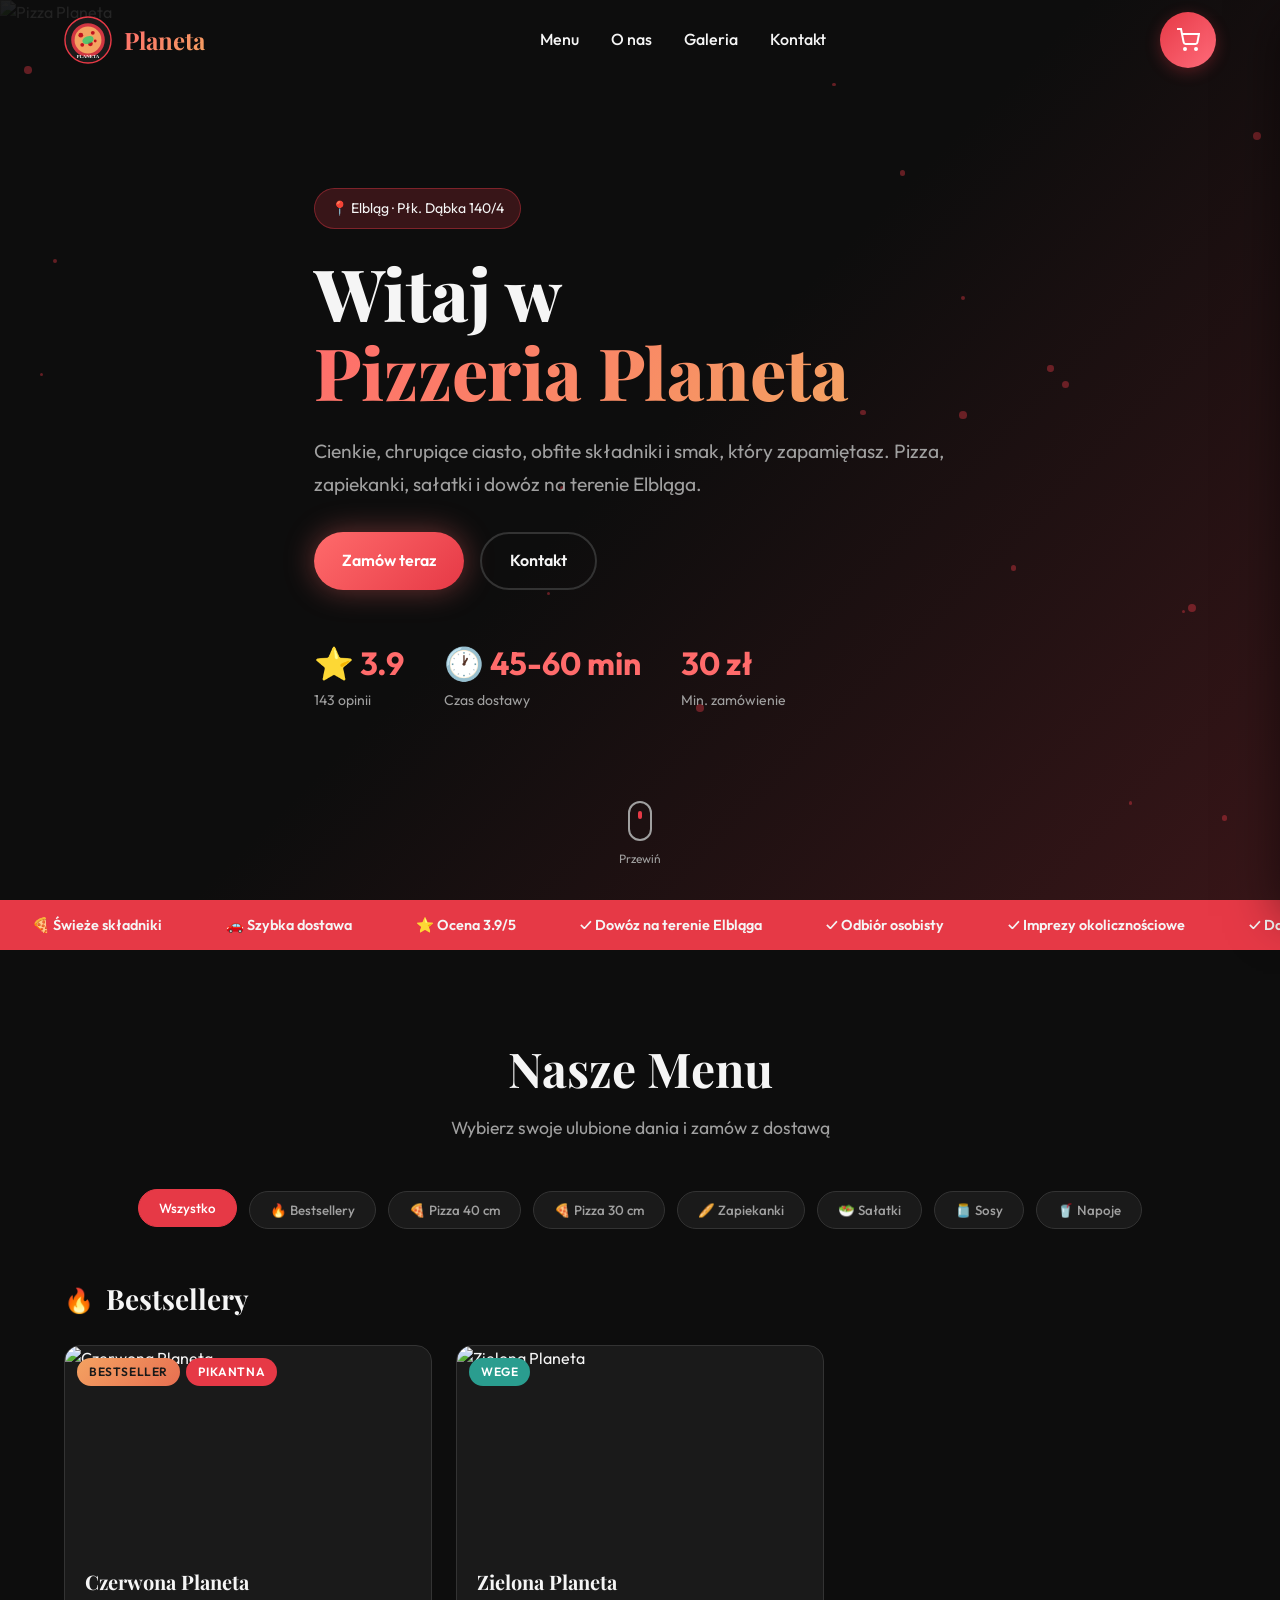
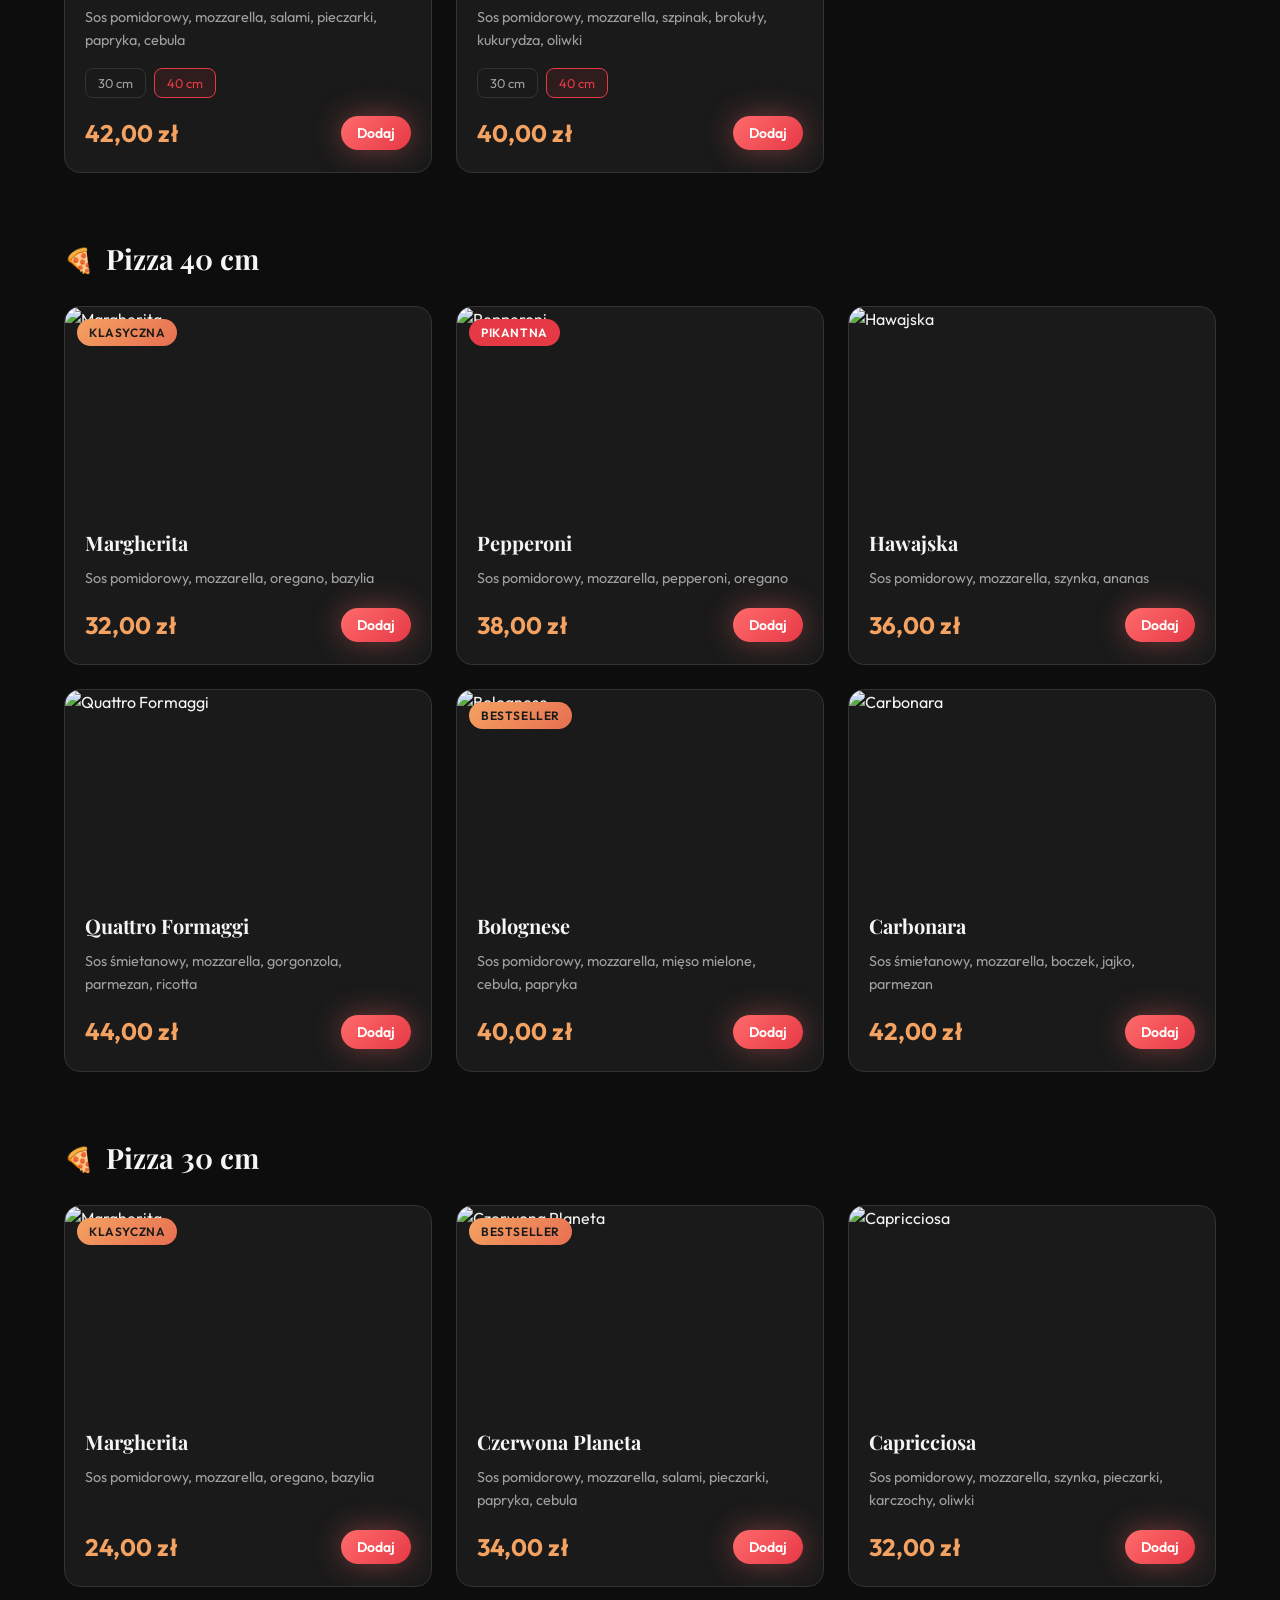
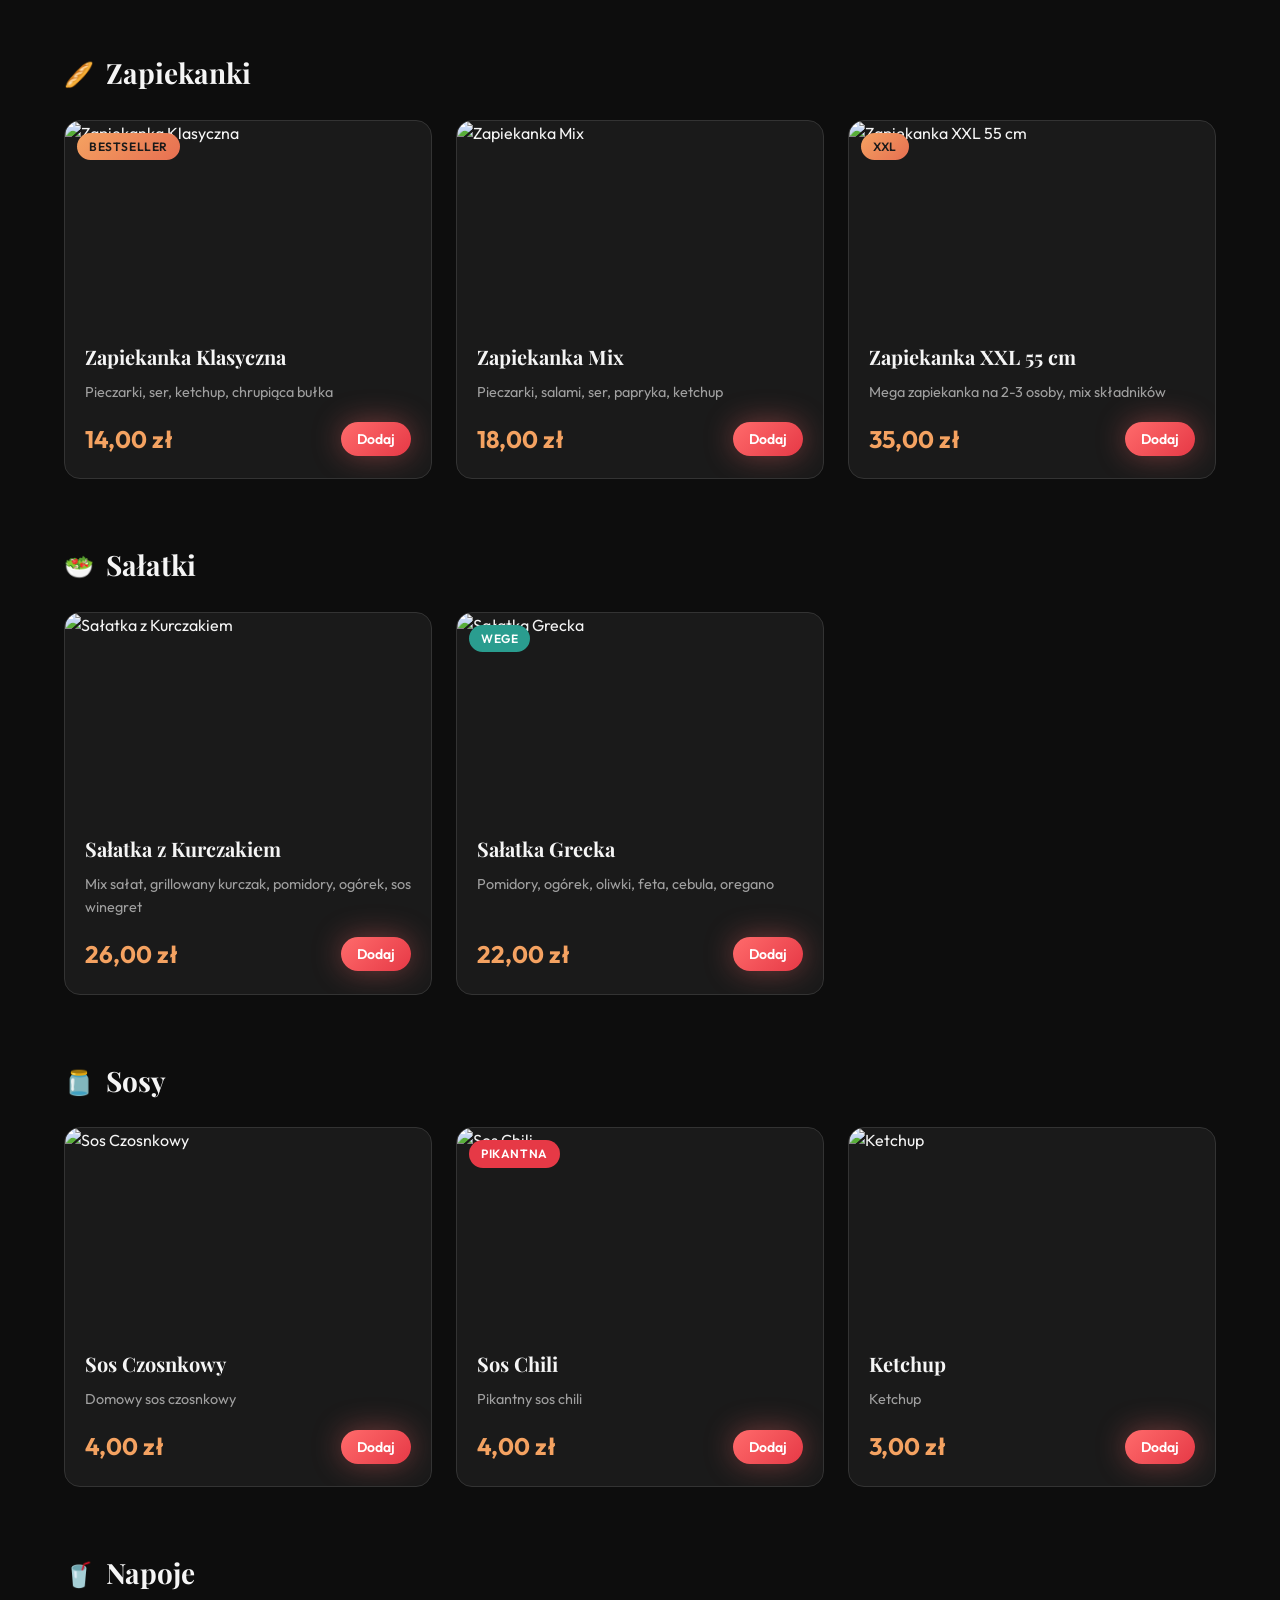
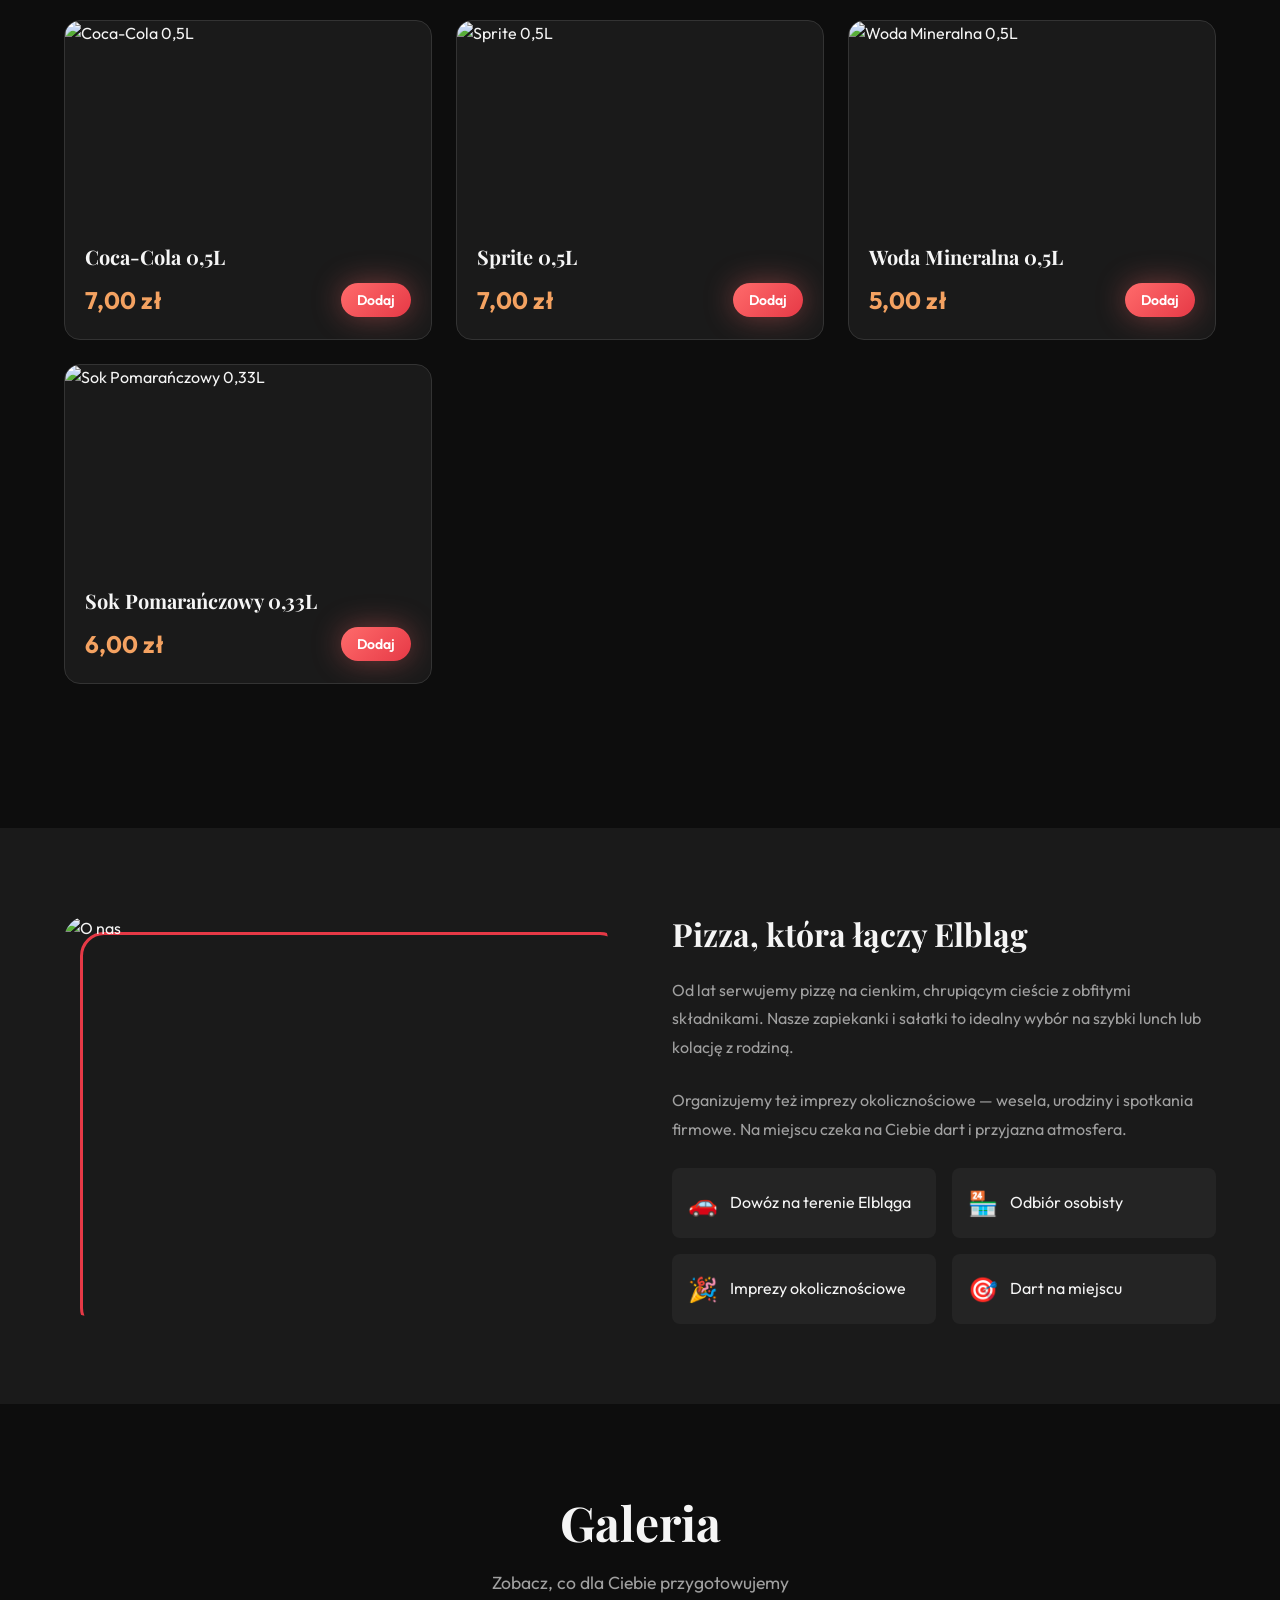
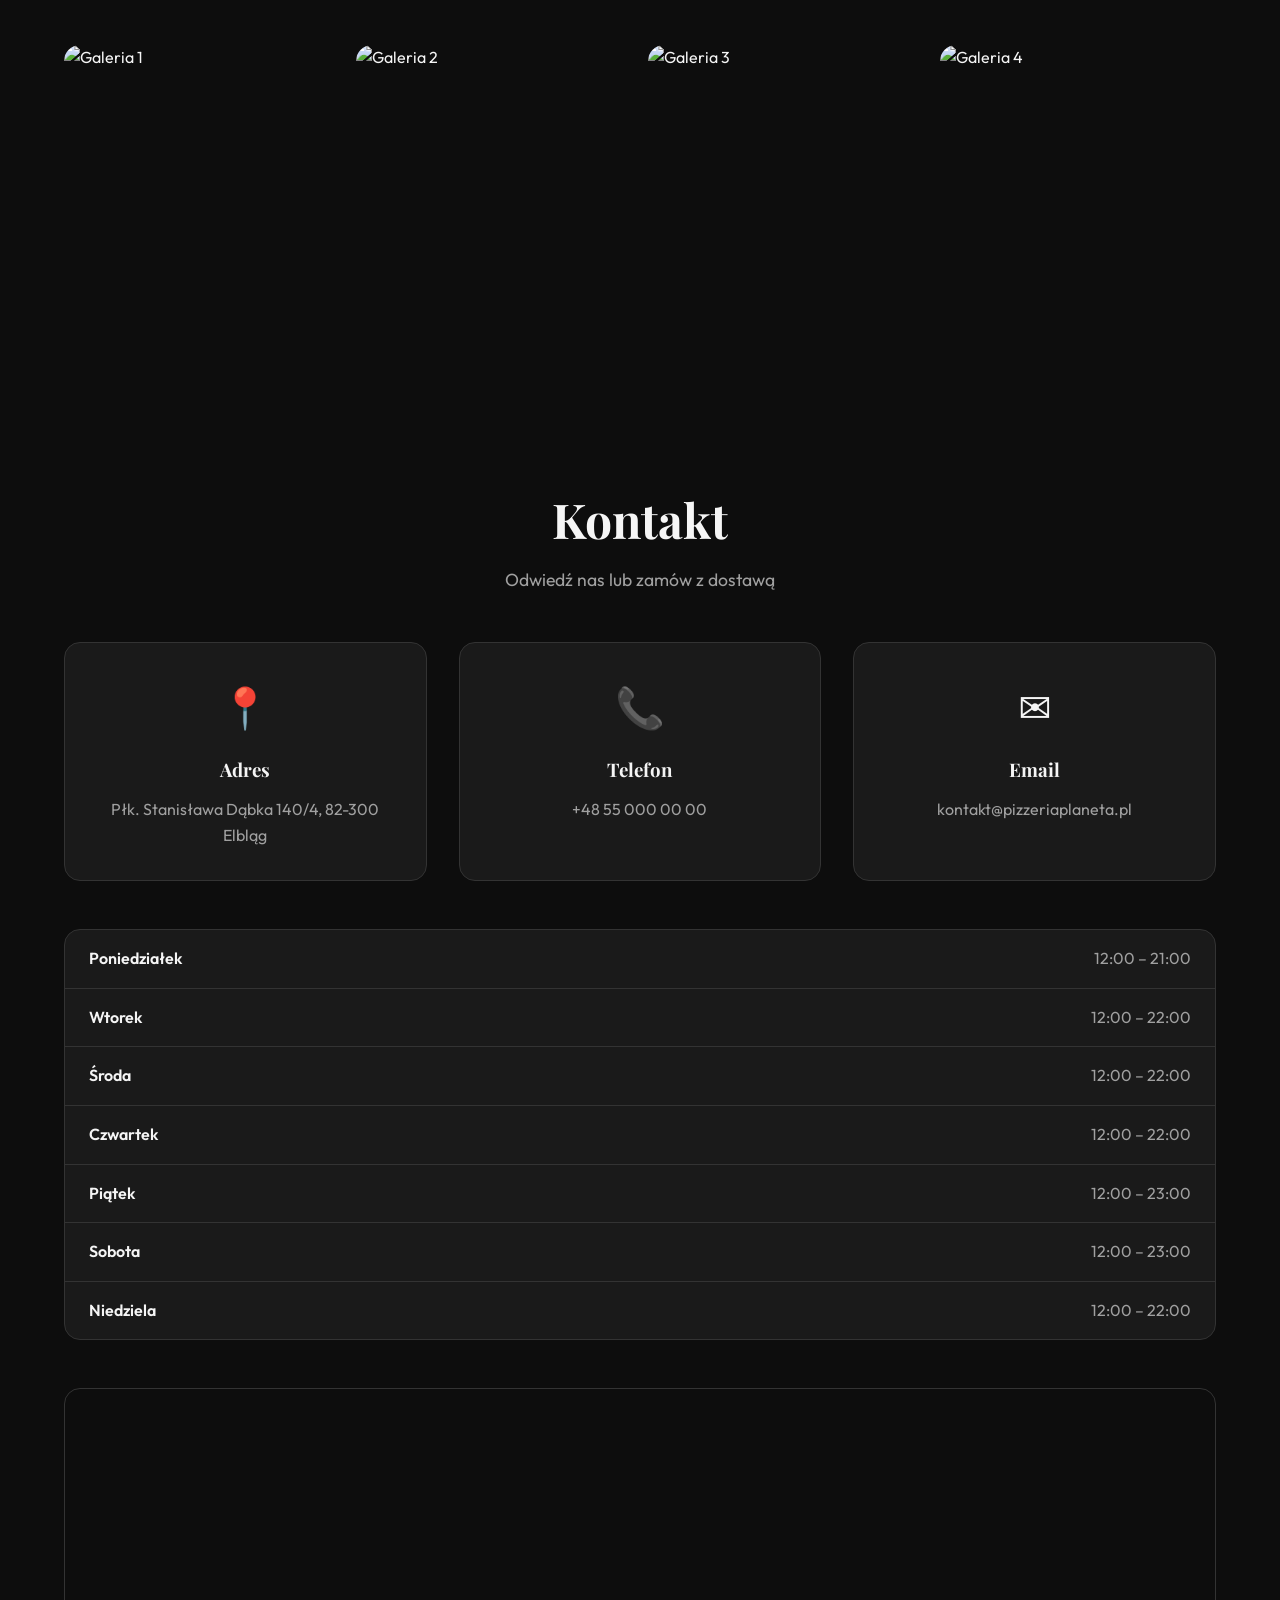
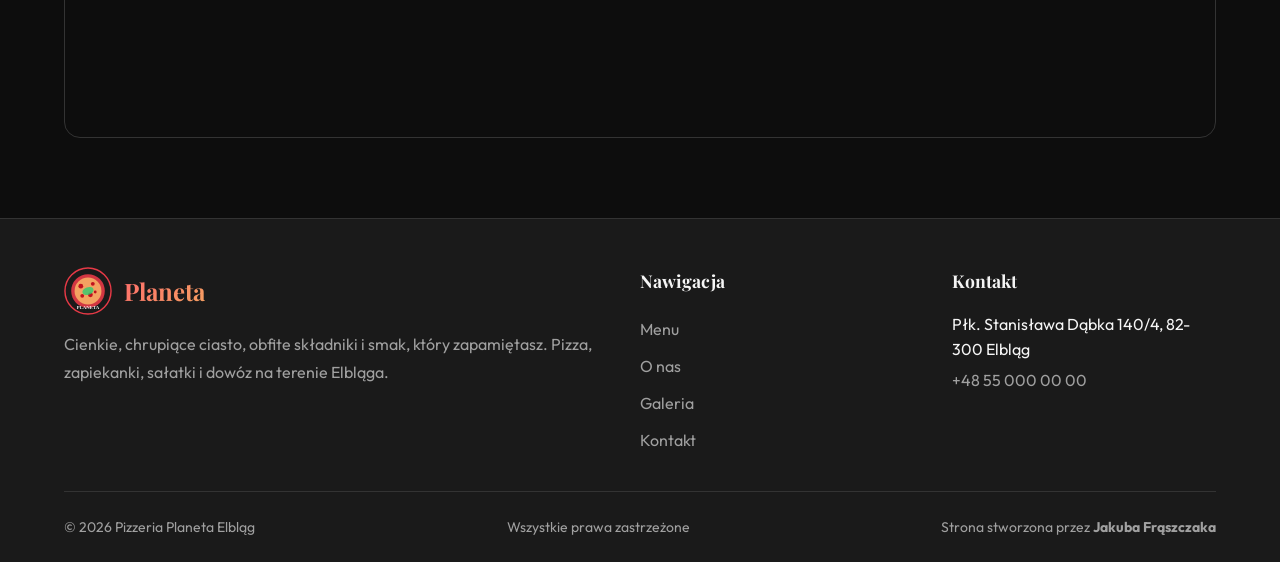
==== docs/index.html @ 5bc64893 "Add docs content for GitHub Pages" ====
<!DOCTYPE html>
<html lang="pl">
<head>
  <meta charset="UTF-8">
  <meta name="viewport" content="width=device-width, initial-scale=1.0">
  <meta name="description" content="Pizzeria Planeta Elbląg - pizza, zapiekanki, sałatki z dowozem. Zamów online!">
  <title>Pizzeria Planeta | Elbląg</title>

  <link rel="preconnect" href="https://fonts.googleapis.com">
  <link rel="preconnect" href="https://fonts.gstatic.com" crossorigin>
  <link href="https://fonts.googleapis.com/css2?family=Outfit:wght@300;400;500;600;700&family=Playfair+Display:wght@600;700;800&display=swap" rel="stylesheet">

  <link rel="stylesheet" href="css/main.css">
  <link rel="icon" href="assets/logo.svg" type="image/svg+xml">

  <style>
    #loader {
      position: fixed;
      inset: 0;
      background: #0d0d0d;
      display: flex;
      align-items: center;
      justify-content: center;
      z-index: 9999;
      transition: opacity 0.5s ease, visibility 0.5s ease;
    }
    #loader.hidden {
      opacity: 0;
      visibility: hidden;
    }
    .loader-pizza {
      font-size: 4rem;
      animation: spin 2s linear infinite;
    }
  </style>
</head>
<body>

  <div id="loader">
    <div class="loader-pizza">🍕</div>
  </div>

  <!-- HEADER -->
  <header class="header" id="header">
    <div class="container header__inner">
      <a href="#" class="header__logo">
        <img id="header-logo-img" src="assets/logo.svg" alt="Planeta">
        <span>Planeta</span>
      </a>

      <nav class="header__nav" id="header-nav">
        <a href="#menu">Menu</a>
        <a href="#o-nas">O nas</a>
        <a href="#galeria">Galeria</a>
        <a href="#kontakt">Kontakt</a>
      </nav>

      <div class="header__actions">
        <button class="cart-btn" id="cart-btn" aria-label="Koszyk">
          <svg width="24" height="24" viewBox="0 0 24 24" fill="none" stroke="currentColor" stroke-width="2">
            <circle cx="9" cy="21" r="1"/><circle cx="20" cy="21" r="1"/>
            <path d="M1 1h4l2.68 13.39a2 2 0 0 0 2 1.61h9.72a2 2 0 0 0 2-1.61L23 6H6"/>
          </svg>
          <span class="cart-btn__count" data-count="0">0</span>
        </button>
        <button class="menu-toggle" id="menu-toggle" aria-label="Menu">
          <span></span><span></span><span></span>
        </button>
      </div>
    </div>
  </header>

  <!-- HERO -->
  <section class="hero" id="hero">
    <div class="hero__bg">
      <img id="hero-bg-img" src="" alt="Pizza Planeta">
      <div class="hero__overlay"></div>
    </div>
    <div class="hero__particles" id="hero-particles"></div>

    <div class="container hero__content">
      <div class="hero__badge">📍 Elbląg · Płk. Dąbka 140/4</div>
      <h1 class="hero__title">
        Witaj w<br><span id="hero-title-name">Pizzeria Planeta</span>
      </h1>
      <p class="hero__desc" id="hero-desc"></p>
      <div class="hero__actions">
        <a href="#menu" class="btn btn-primary">Zamów teraz</a>
        <a href="#kontakt" class="btn btn-secondary">Kontakt</a>
      </div>
      <div class="hero__stats">
        <div>
          <div class="hero__stat-value">⭐ <span id="hero-rating">3.9</span></div>
          <div class="hero__stat-label" id="hero-reviews">143 opinii</div>
        </div>
        <div>
          <div class="hero__stat-value">🕐 <span id="delivery-time">45-60 min</span></div>
          <div class="hero__stat-label">Czas dostawy</div>
        </div>
        <div>
          <div class="hero__stat-value"><span id="min-order">30 zł</span></div>
          <div class="hero__stat-label">Min. zamówienie</div>
        </div>
      </div>
    </div>

    <div class="hero__scroll">
      <div class="hero__scroll-icon"></div>
      <span>Przewiń</span>
    </div>
  </section>

  <!-- MARQUEE -->
  <div class="marquee-bar">
    <div class="marquee-bar__track" id="marquee-track"></div>
  </div>

  <!-- MENU -->
  <section class="section" id="menu">
    <div class="container">
      <h2 class="section-title reveal">Nasze Menu</h2>
      <p class="section-subtitle reveal">Wybierz swoje ulubione dania i zamów z dostawą</p>

      <div class="menu-filters reveal" id="menu-filters"></div>
      <div id="menu-content"></div>
    </div>
  </section>

  <!-- O NAS -->
  <section class="section about" id="o-nas">
    <div class="container">
      <div class="about__grid">
        <div class="about__image reveal-left">
          <img id="about-img" src="" alt="O nas">
        </div>
        <div class="about__text reveal-right">
          <h3>Pizza, która łączy Elbląg</h3>
          <p>
            Od lat serwujemy pizzę na cienkim, chrupiącym cieście z obfitymi składnikami.
            Nasze zapiekanki i sałatki to idealny wybór na szybki lunch lub kolację z rodziną.
          </p>
          <p>
            Organizujemy też imprezy okolicznościowe — wesela, urodziny i spotkania firmowe.
            Na miejscu czeka na Ciebie dart i przyjazna atmosfera.
          </p>
          <div class="features-list" id="features-list"></div>
        </div>
      </div>
    </div>
  </section>

  <!-- GALERIA -->
  <section class="section" id="galeria">
    <div class="container">
      <h2 class="section-title reveal">Galeria</h2>
      <p class="section-subtitle reveal">Zobacz, co dla Ciebie przygotowujemy</p>
      <div class="gallery-grid" id="gallery-grid"></div>
    </div>
  </section>

  <!-- KONTAKT -->
  <section class="section" id="kontakt">
    <div class="container">
      <h2 class="section-title reveal">Kontakt</h2>
      <p class="section-subtitle reveal">Odwiedź nas lub zamów z dostawą</p>

      <div class="contact-grid reveal">
        <div class="contact-card">
          <div class="contact-card__icon">📍</div>
          <h3>Adres</h3>
          <p id="contact-address"></p>
        </div>
        <div class="contact-card">
          <div class="contact-card__icon">📞</div>
          <h3>Telefon</h3>
          <p><a id="contact-phone-link" href="#"><span id="contact-phone"></span></a></p>
        </div>
        <div class="contact-card">
          <div class="contact-card__icon">✉️</div>
          <h3>Email</h3>
          <p><a id="contact-email-link" href="#"><span id="contact-email"></span></a></p>
        </div>
      </div>

      <div class="hours-table reveal" id="hours-table"></div>

      <div class="map-container reveal">
        <iframe
          src="https://maps.google.com/maps?q=P%C5%82k.+Stanis%C5%82awa+D%C4%85bka+140%2F4+Elbl%C4%85g&t=&z=15&ie=UTF8&iwloc=&output=embed"
          allowfullscreen
          loading="lazy"
          referrerpolicy="no-referrer-when-downgrade"
          title="Mapa Pizzeria Planeta">
        </iframe>
      </div>
    </div>
  </section>

  <!-- FOOTER -->
  <footer class="footer">
    <div class="container">
      <div class="footer__grid">
        <div class="footer__brand">
          <a href="#" class="header__logo">
            <img src="assets/logo.svg" alt="Planeta" width="40" height="40">
            <span>Planeta</span>
          </a>
          <p id="footer-desc"></p>
        </div>
        <div class="footer__links">
          <h4 class="footer__title">Nawigacja</h4>
          <a href="#menu">Menu</a>
          <a href="#o-nas">O nas</a>
          <a href="#galeria">Galeria</a>
          <a href="#kontakt">Kontakt</a>
        </div>
        <div class="footer__links">
          <h4 class="footer__title">Kontakt</h4>
          <p id="footer-address"></p>
          <a href="#" id="footer-phone-link"><span id="footer-phone"></span></a>
        </div>
      </div>
      <div class="footer__bottom">
        <span>&copy; 2026 Pizzeria Planeta Elbląg</span>
        <span>Wszystkie prawa zastrzeżone</span>
        <span>Strona stworzona przez <strong>Jakuba Frąszczaka</strong></span>
      </div>
    </div>
  </footer>

  <!-- CART DRAWER -->
  <div class="overlay" id="overlay"></div>
  <aside class="cart-drawer" id="cart-drawer">
    <div class="cart-drawer__header">
      <h2 class="cart-drawer__title">Zamówienie</h2>
      <button class="cart-drawer__close" id="cart-close" aria-label="Zamknij">✕</button>
    </div>

    <div class="cart-tabs">
      <button class="cart-tab active" data-tab="cart">Koszyk</button>
      <button class="cart-tab" data-tab="order">Dane</button>
    </div>

    <div class="cart-panel active" data-panel="cart">
      <div class="cart-drawer__items" id="cart-items"></div>
      <div class="cart-drawer__footer">
        <div class="cart-summary">
          <div class="cart-summary__row">
            <span>Suma</span>
            <span id="cart-subtotal">0,00 zł</span>
          </div>
          <div class="cart-summary__row">
            <span>Dostawa</span>
            <span id="cart-delivery">Gratis</span>
          </div>
          <div class="cart-summary__row total">
            <span>Razem</span>
            <span id="cart-total">0,00 zł</span>
          </div>
        </div>
        <button class="btn btn-primary" onclick="document.querySelector('[data-tab=order]').click()">
          Przejdź do zamówienia
        </button>
      </div>
    </div>

    <div class="cart-panel" data-panel="order">
      <form class="order-form" id="order-form">
        <h3 class="order-form__title">Dane zamówienia</h3>

        <div class="order-type">
          <button type="button" class="order-type__btn active" data-type="delivery">🚗 Dostawa</button>
          <button type="button" class="order-type__btn" data-type="pickup">🏪 Odbiór</button>
        </div>

        <div class="input-group">
          <label for="name">Imię i nazwisko *</label>
          <input type="text" id="name" name="name" required placeholder="Jan Kowalski">
        </div>

        <div class="input-group">
          <label for="phone">Telefon *</label>
          <input type="tel" id="phone" name="phone" required placeholder="500 000 000">
        </div>

        <div class="input-group">
          <label for="email">Email</label>
          <input type="email" id="email" name="email" placeholder="jan@email.com">
        </div>

        <div class="input-group" id="address-group">
          <label for="address">Adres dostawy *</label>
          <input type="text" id="address" name="address" placeholder="ul. Przykładowa 1, Elbląg">
        </div>

        <div class="input-group payment-group" id="payment-group" style="display: none;">
          <label>Forma płatności</label>
          <div class="payment-options">
            <label class="payment-option">
              <input type="radio" name="paymentMethod" value="card" checked>
              <span>Karta przy odbiorze</span>
            </label>
            <label class="payment-option">
              <input type="radio" name="paymentMethod" value="blik">
              <span>Blik</span>
            </label>
            <label class="payment-option">
              <input type="radio" name="paymentMethod" value="gateway">
              <span>Bramka płatności</span>
            </label>
          </div>
        </div>

        <div class="input-group">
          <label for="notes">Uwagi do zamówienia</label>
          <textarea id="notes" name="notes" placeholder="Np. dzwonek nie działa, bez cebuli..."></textarea>
        </div>

        <button type="submit" class="btn btn-primary" id="submit-order" disabled>
          Złóż zamówienie
        </button>
      </form>
    </div>
  </aside>

  <script src="https://cdn.jsdelivr.net/npm/@emailjs/browser@4/dist/email.min.js"></script>
  <script type="module" src="js/app.js"></script>
</body>
</html>
---- docs/css/main.css ----
@import url('variables.css');
@import url('base.css');
@import url('animations.css');
@import url('components.css');
@import url('header.css');
@import url('hero.css');
@import url('menu.css');
@import url('cart.css');
@import url('sections.css');
@import url('footer.css');
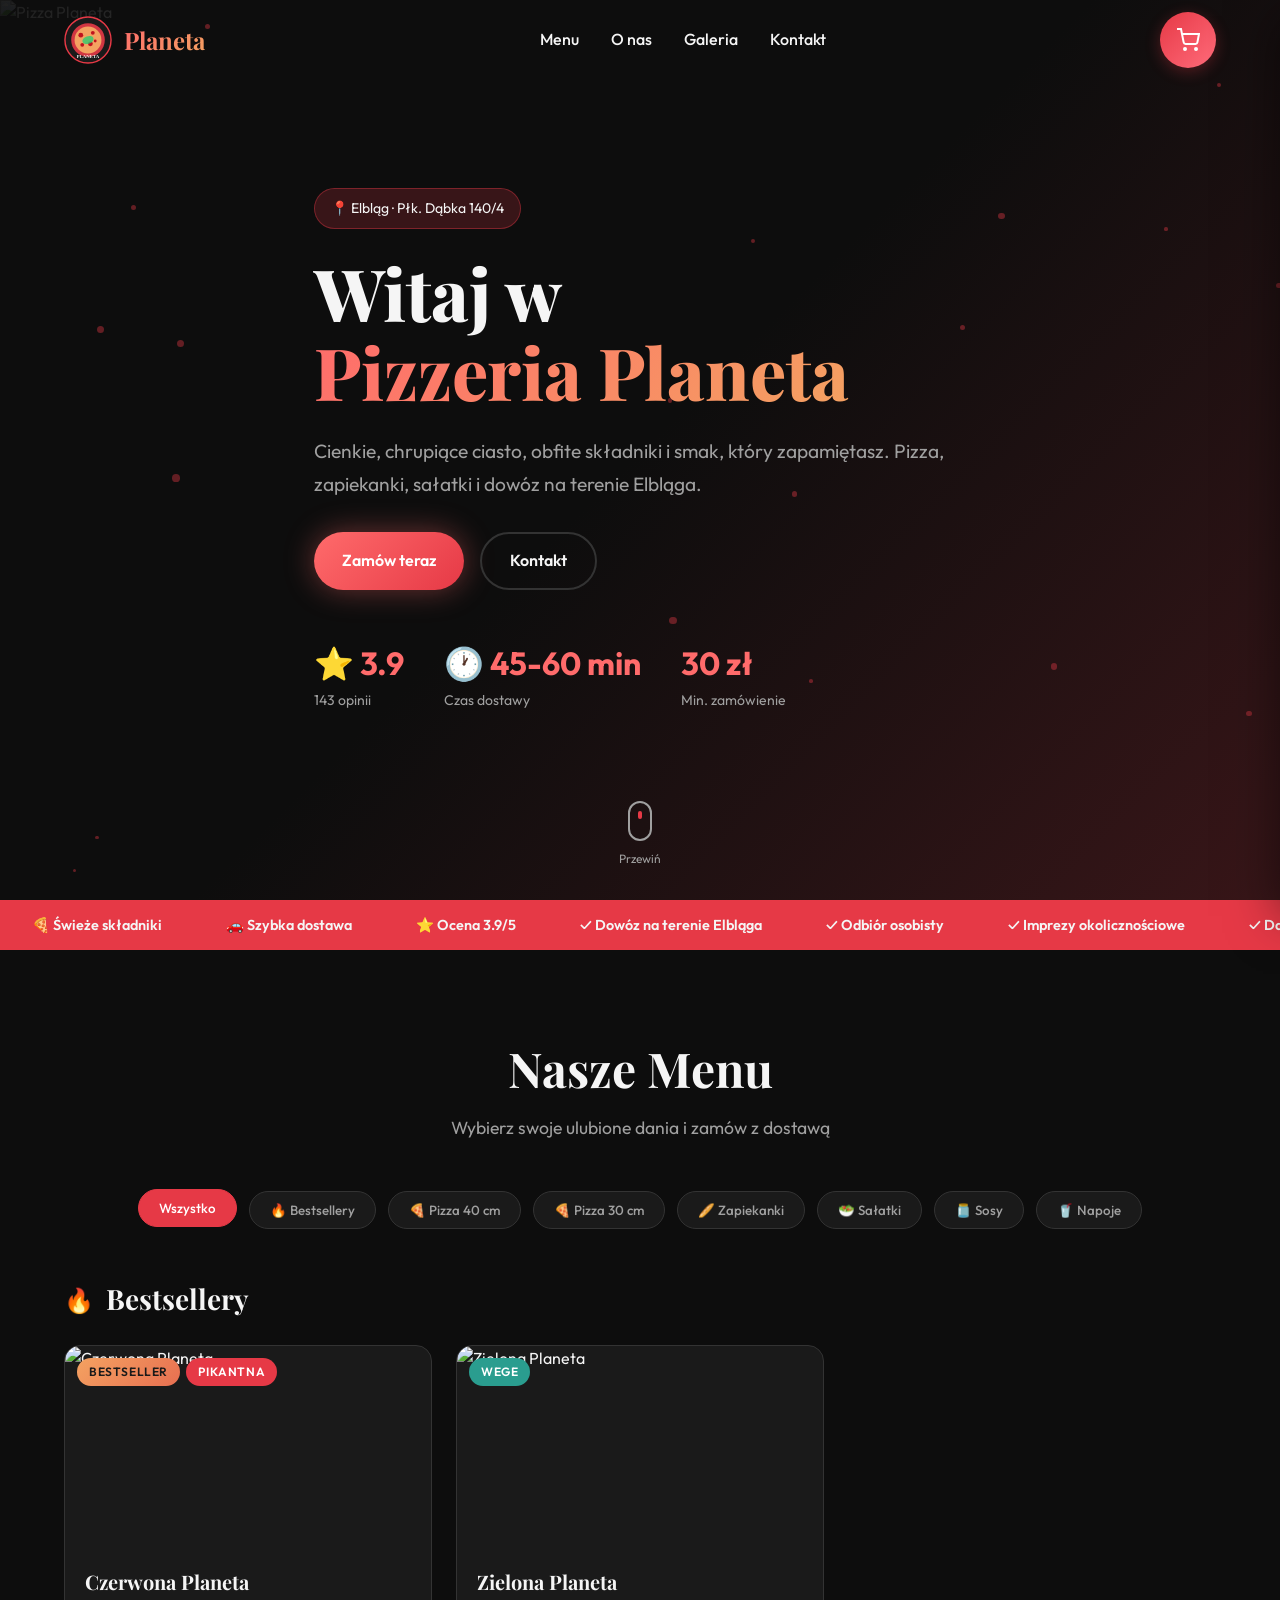
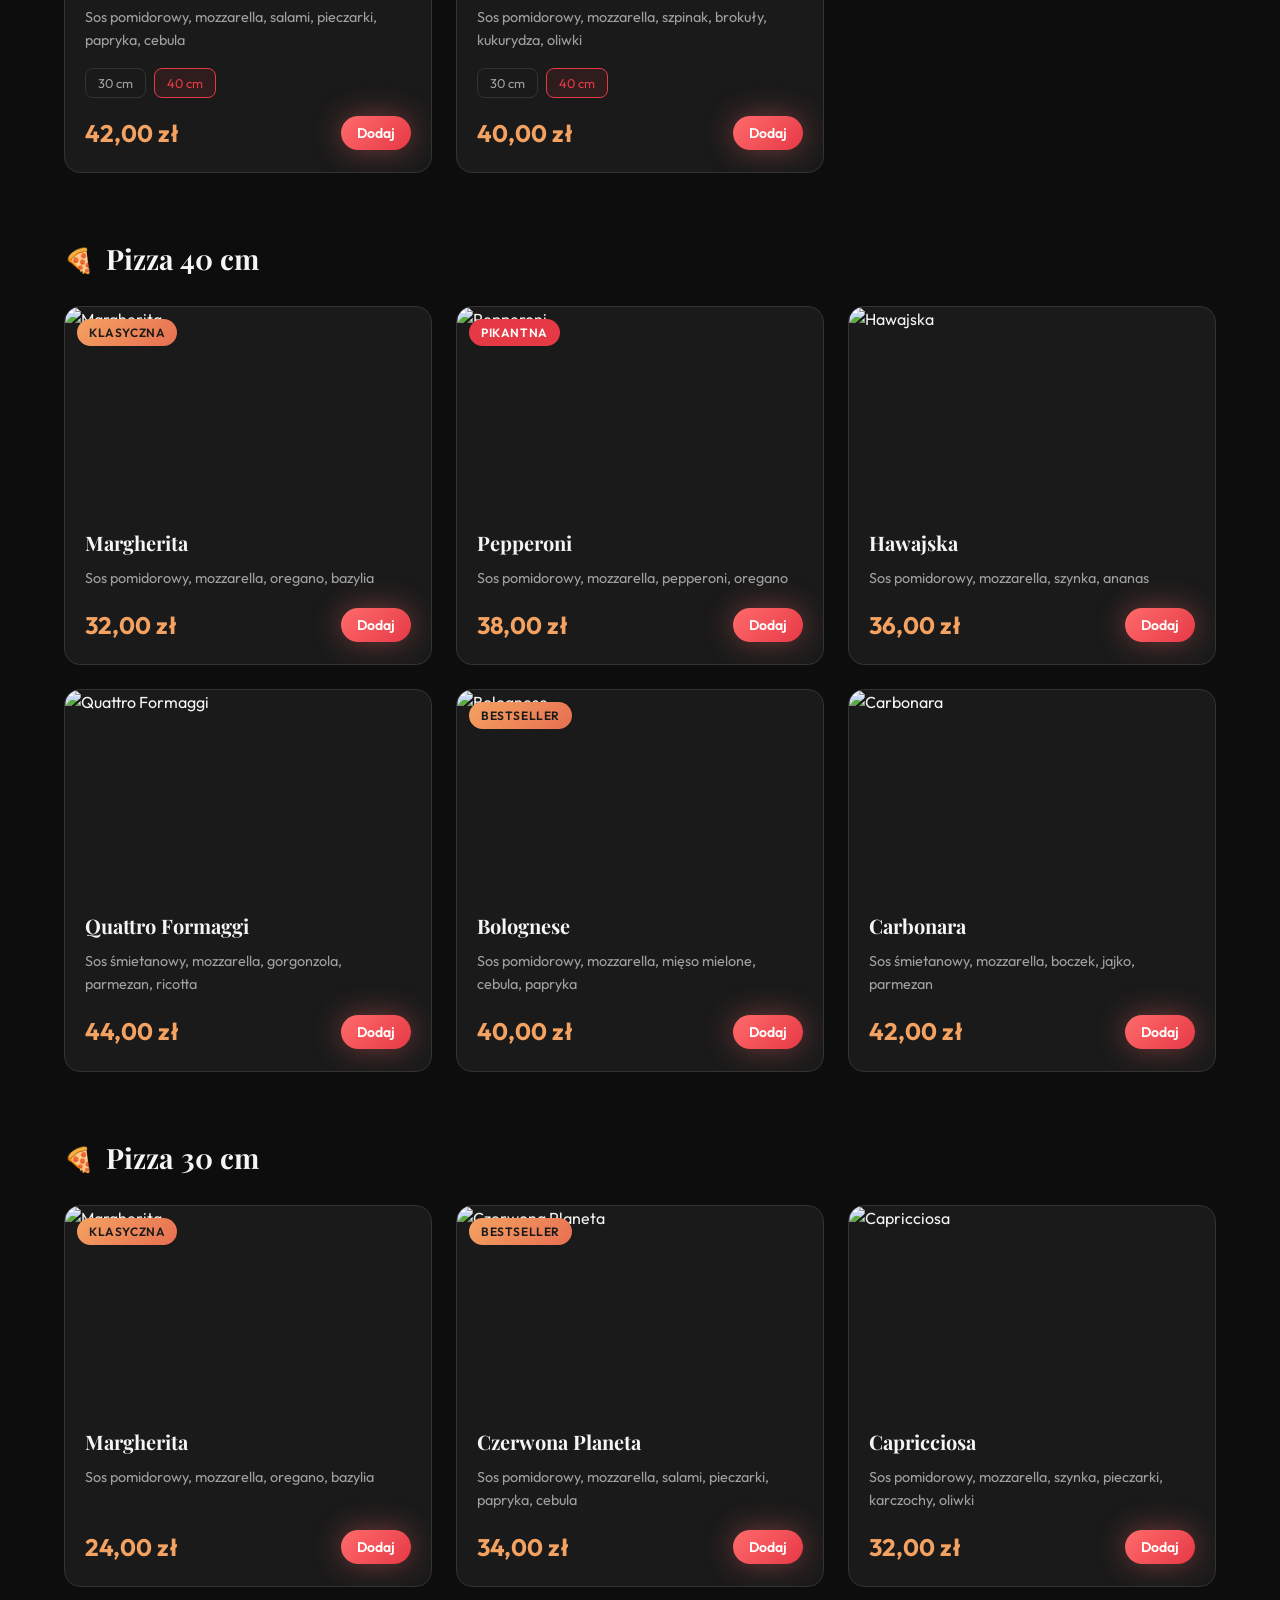
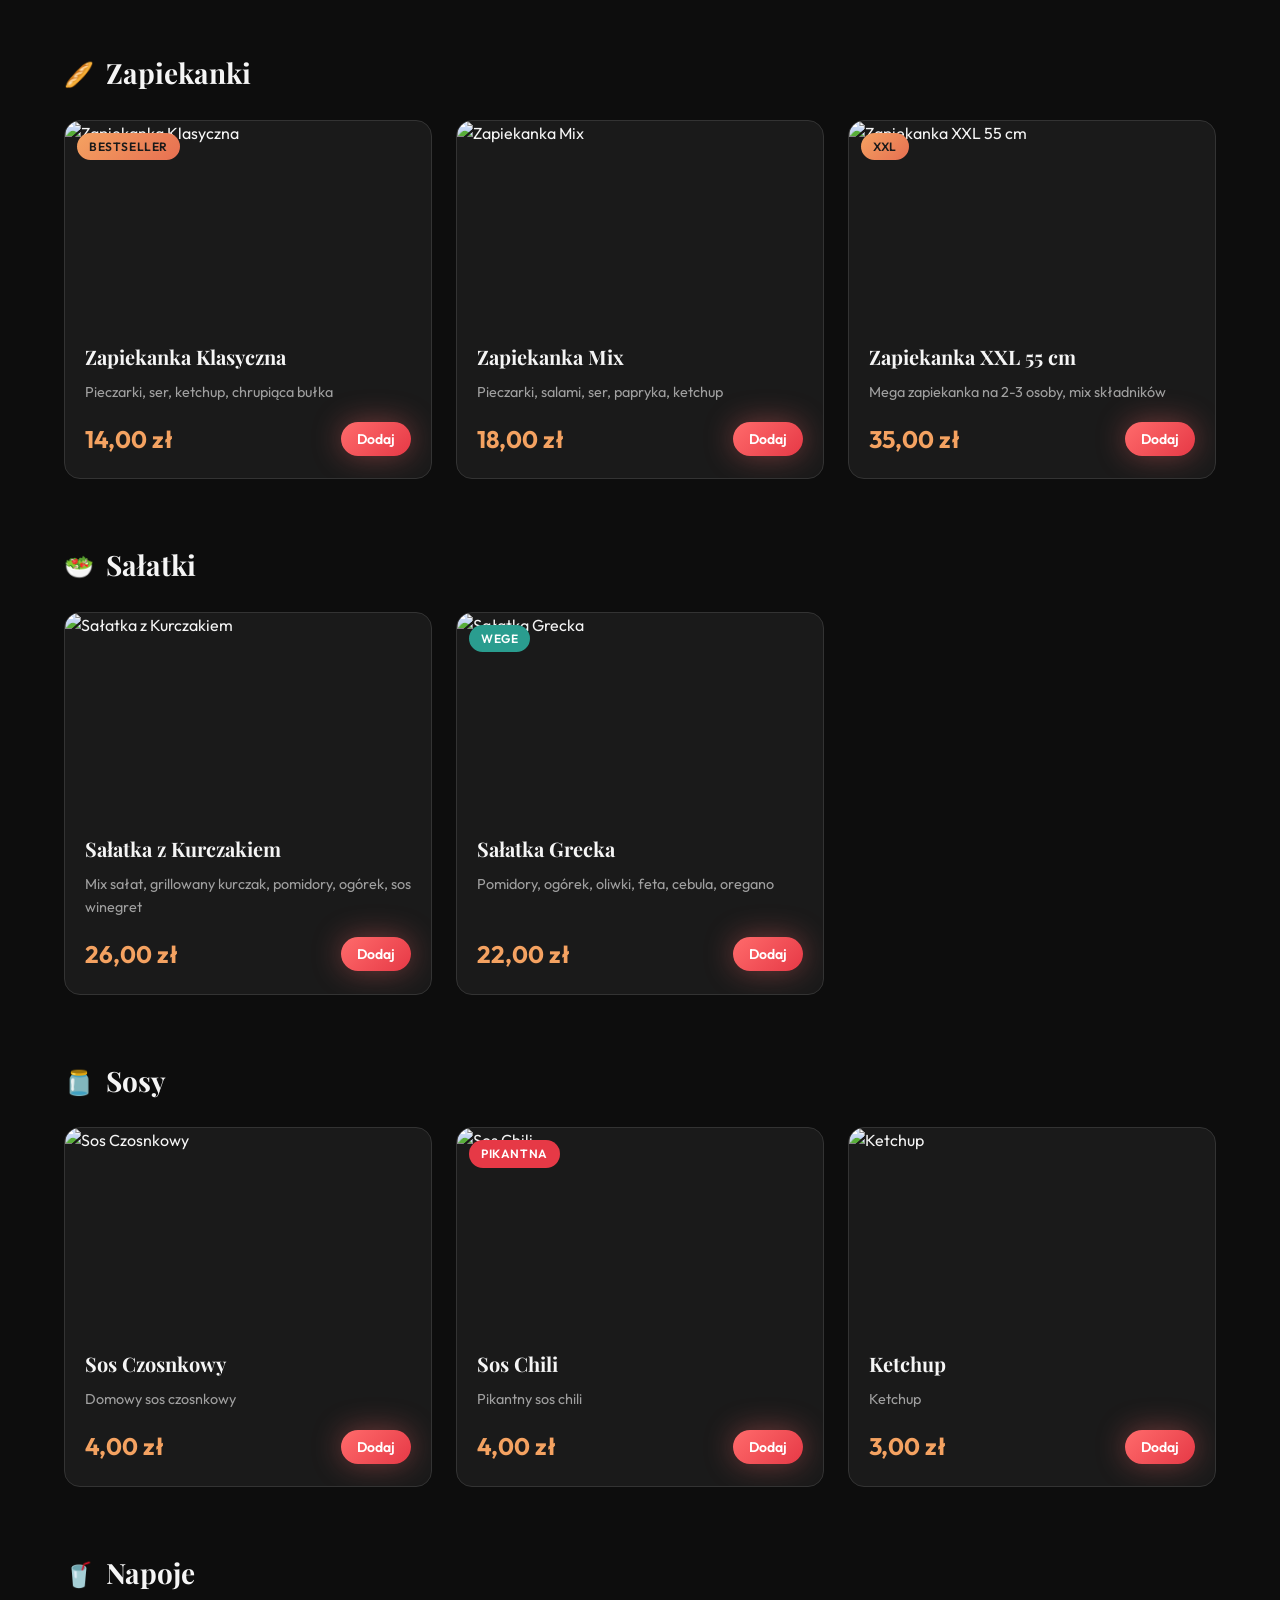
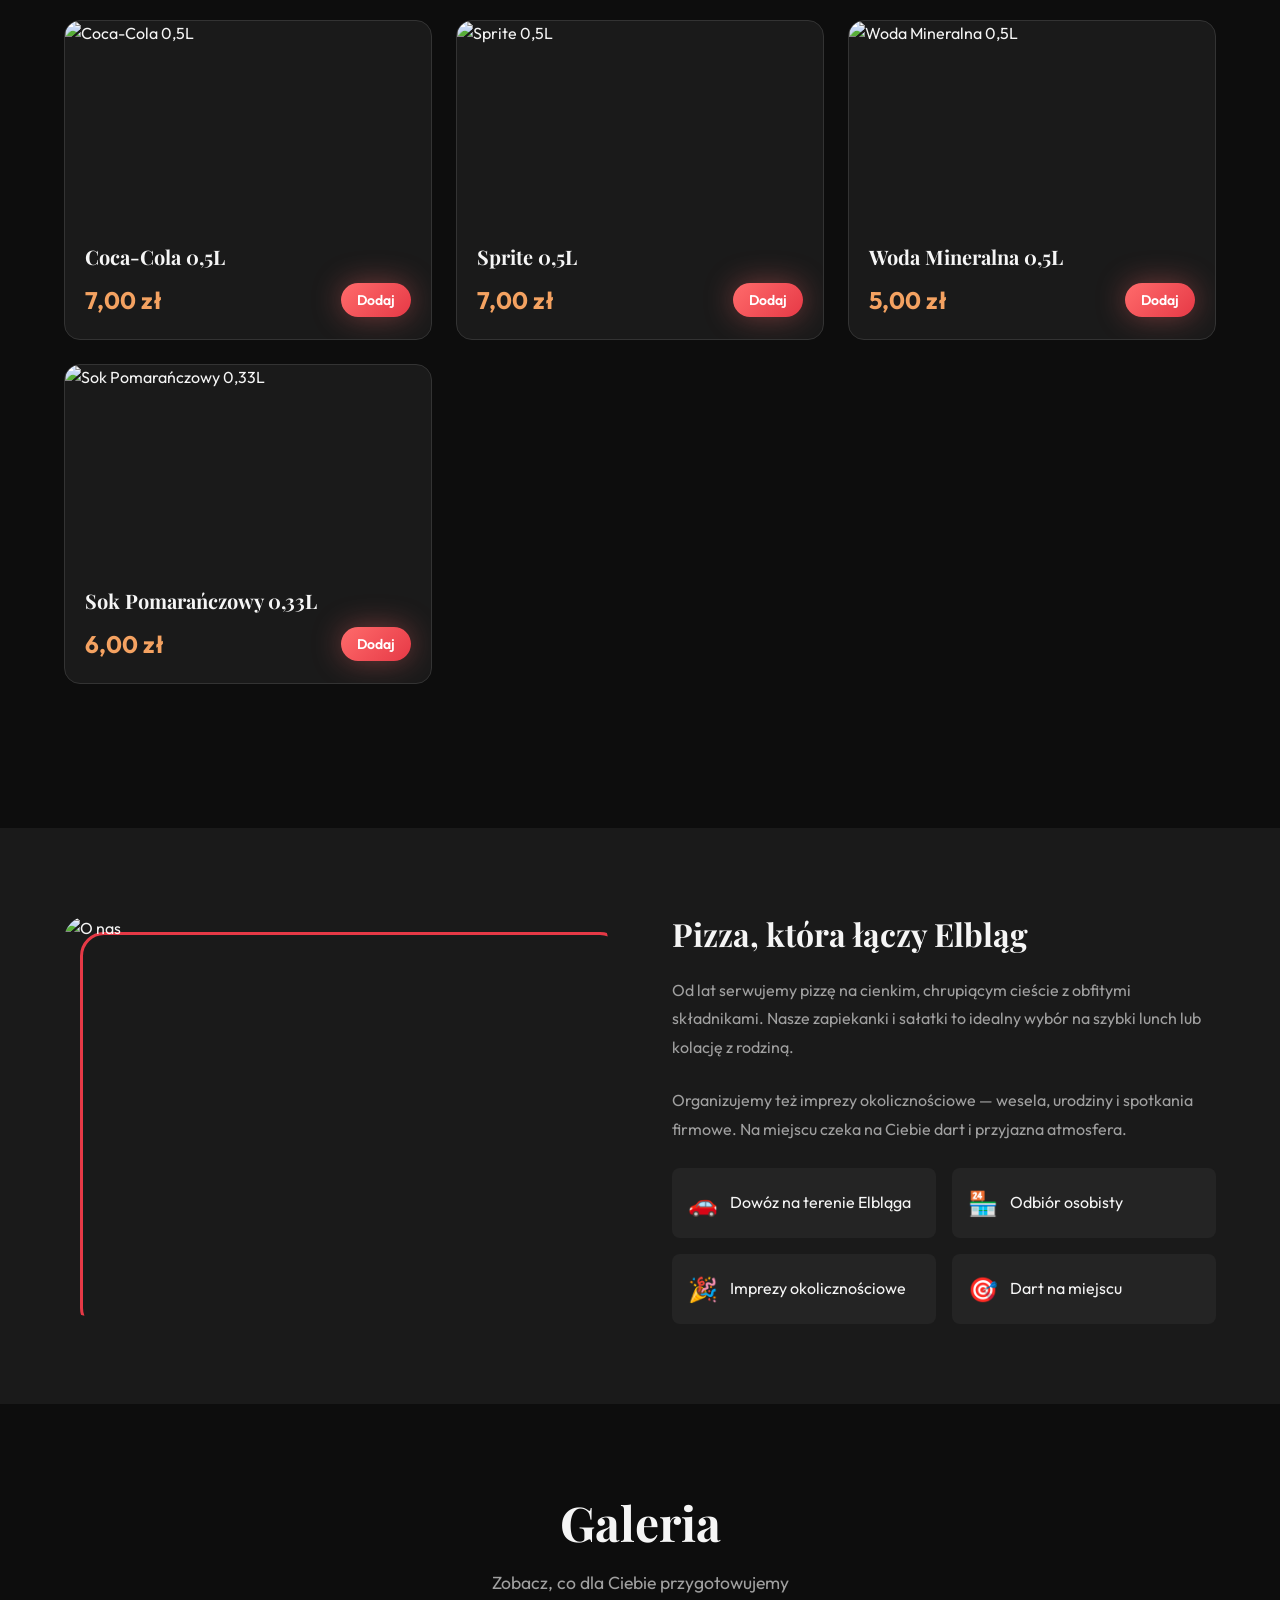
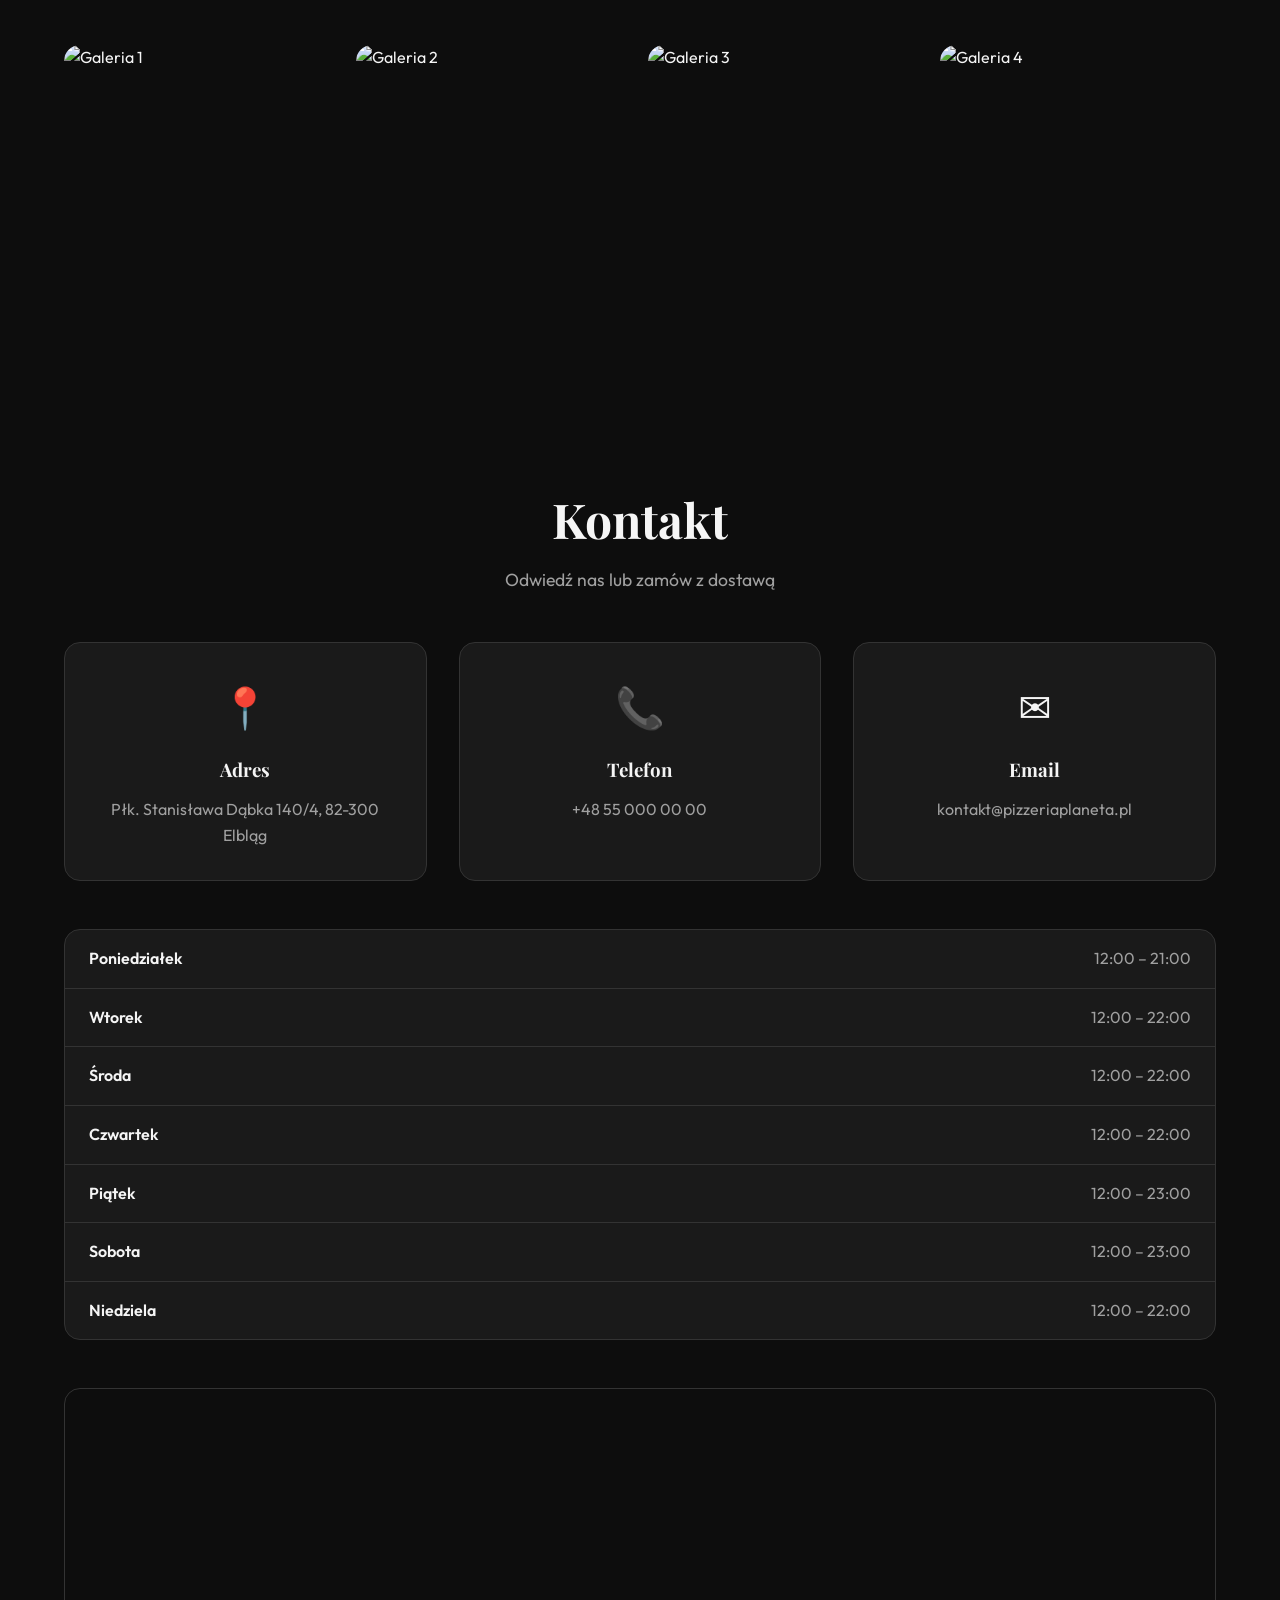
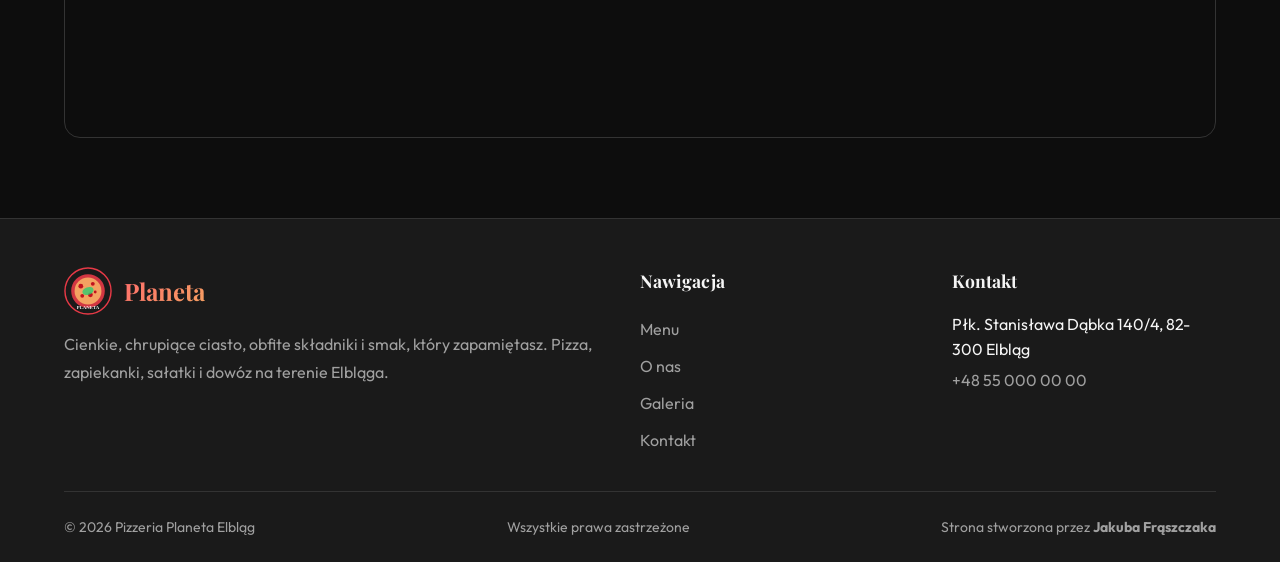
==== commit 6ed9eee9: "Add pickup payment methods for orders" ====
--- a/docs/index.html
+++ b/docs/index.html
@@ -305,8 +305,12 @@
               <span>Blik</span>
             </label>
             <label class="payment-option">
-              <input type="radio" name="paymentMethod" value="gateway">
-              <span>Bramka płatności</span>
+              <input type="radio" name="paymentMethod" value="payu">
+              <span>PayU</span>
+            </label>
+            <label class="payment-option">
+              <input type="radio" name="paymentMethod" value="cash">
+              <span>Gotówka</span>
             </label>
           </div>
         </div>
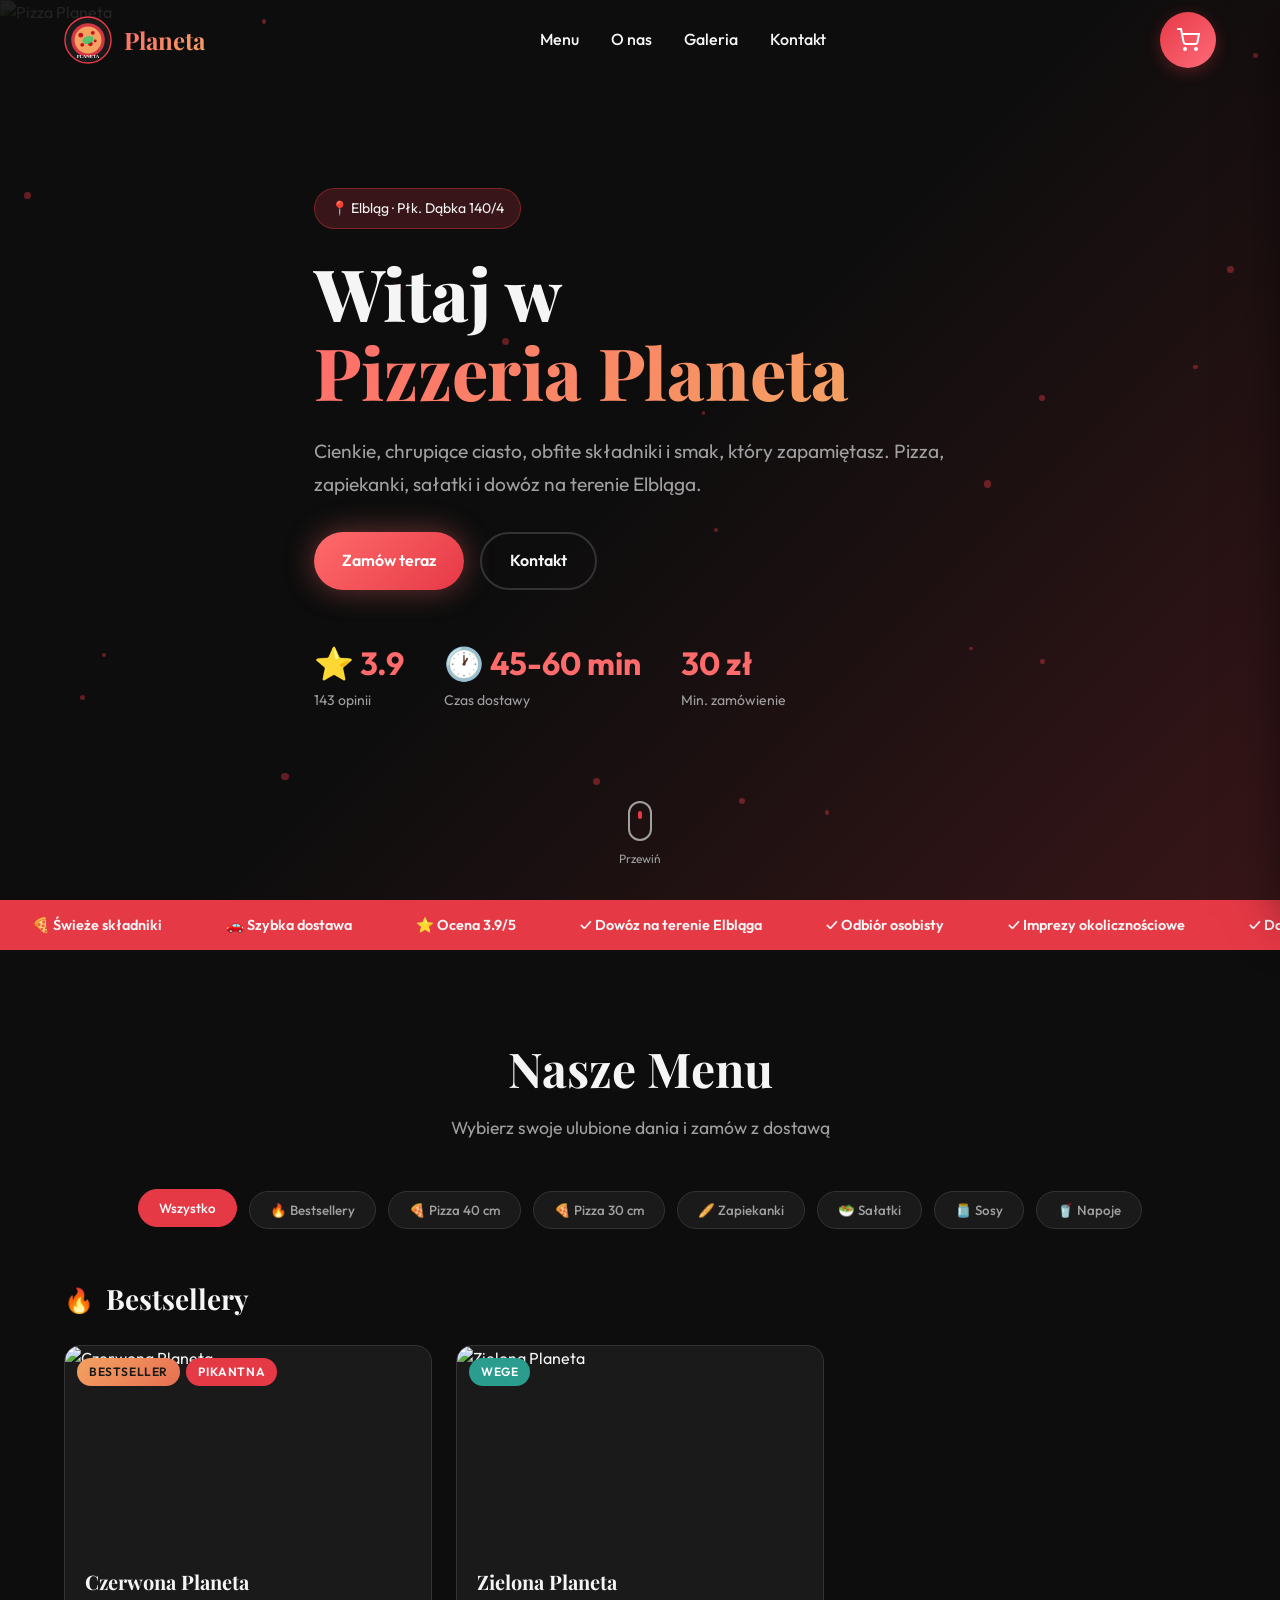
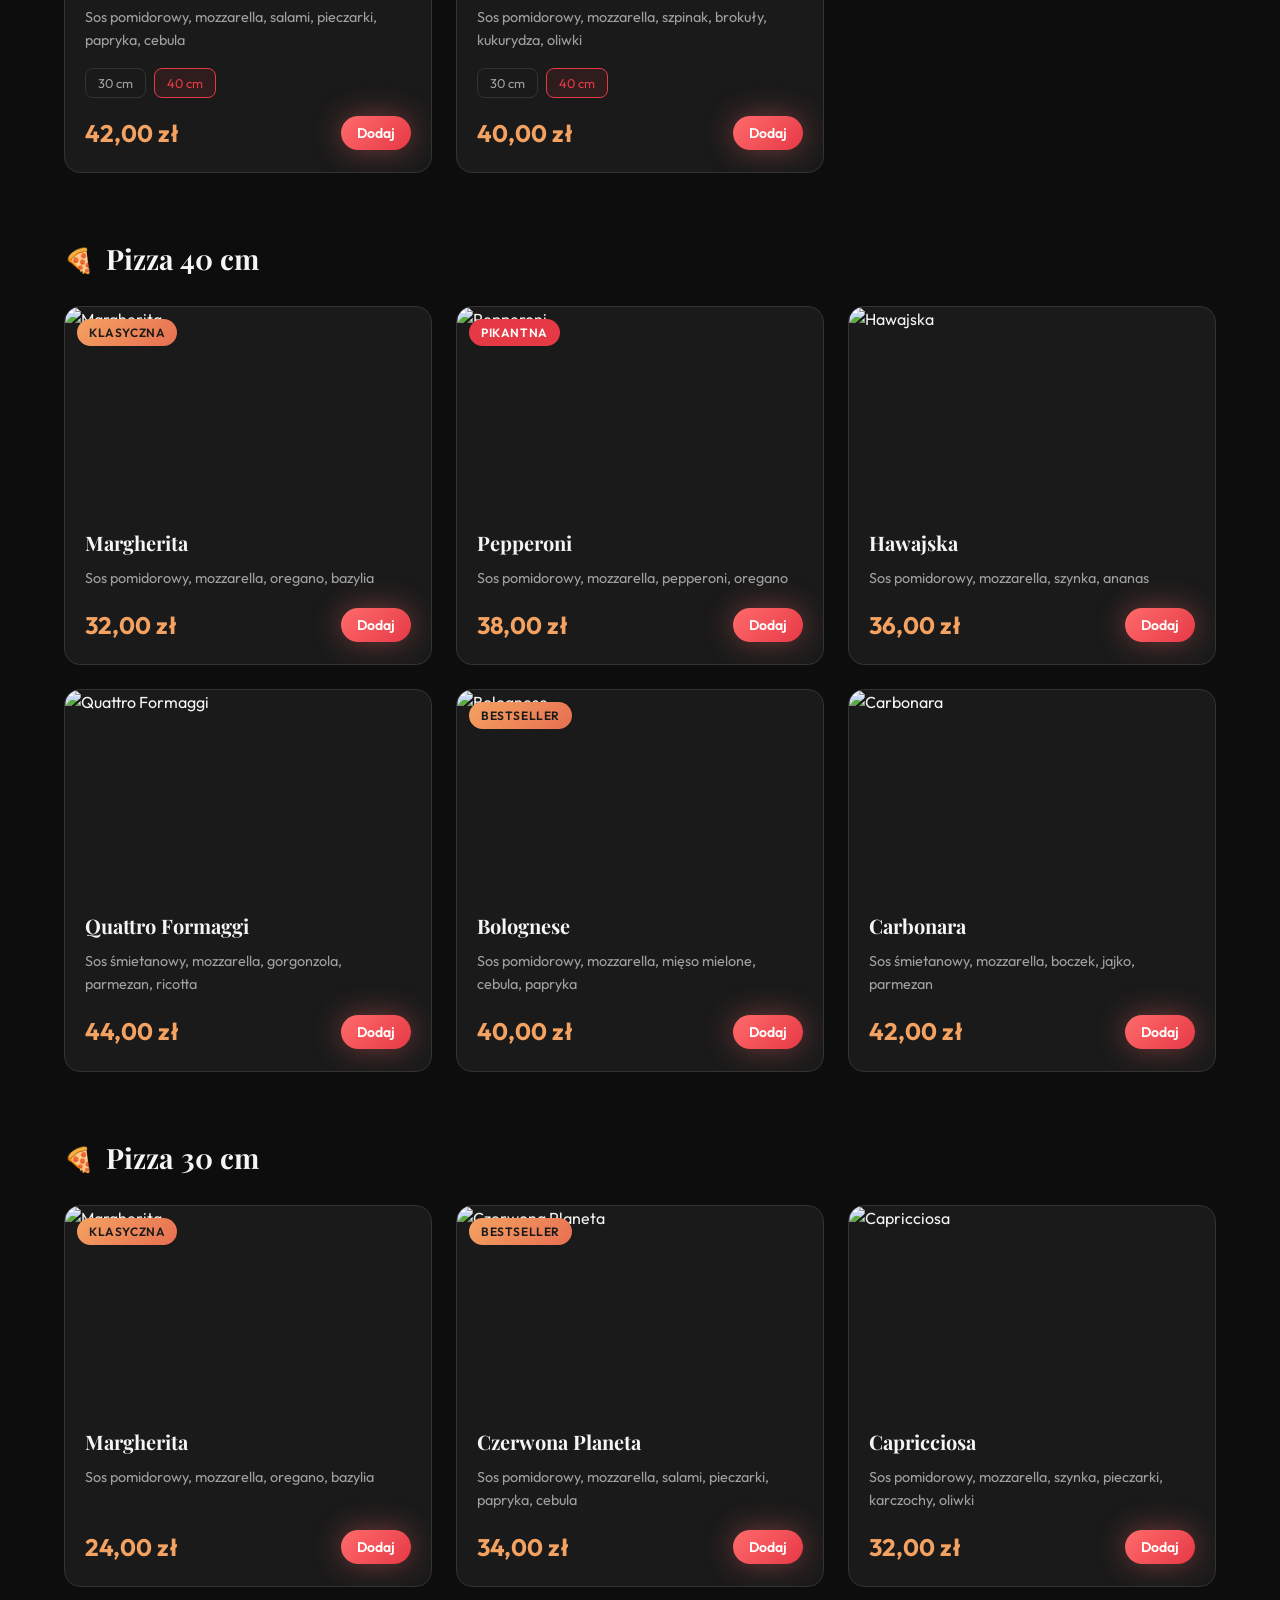
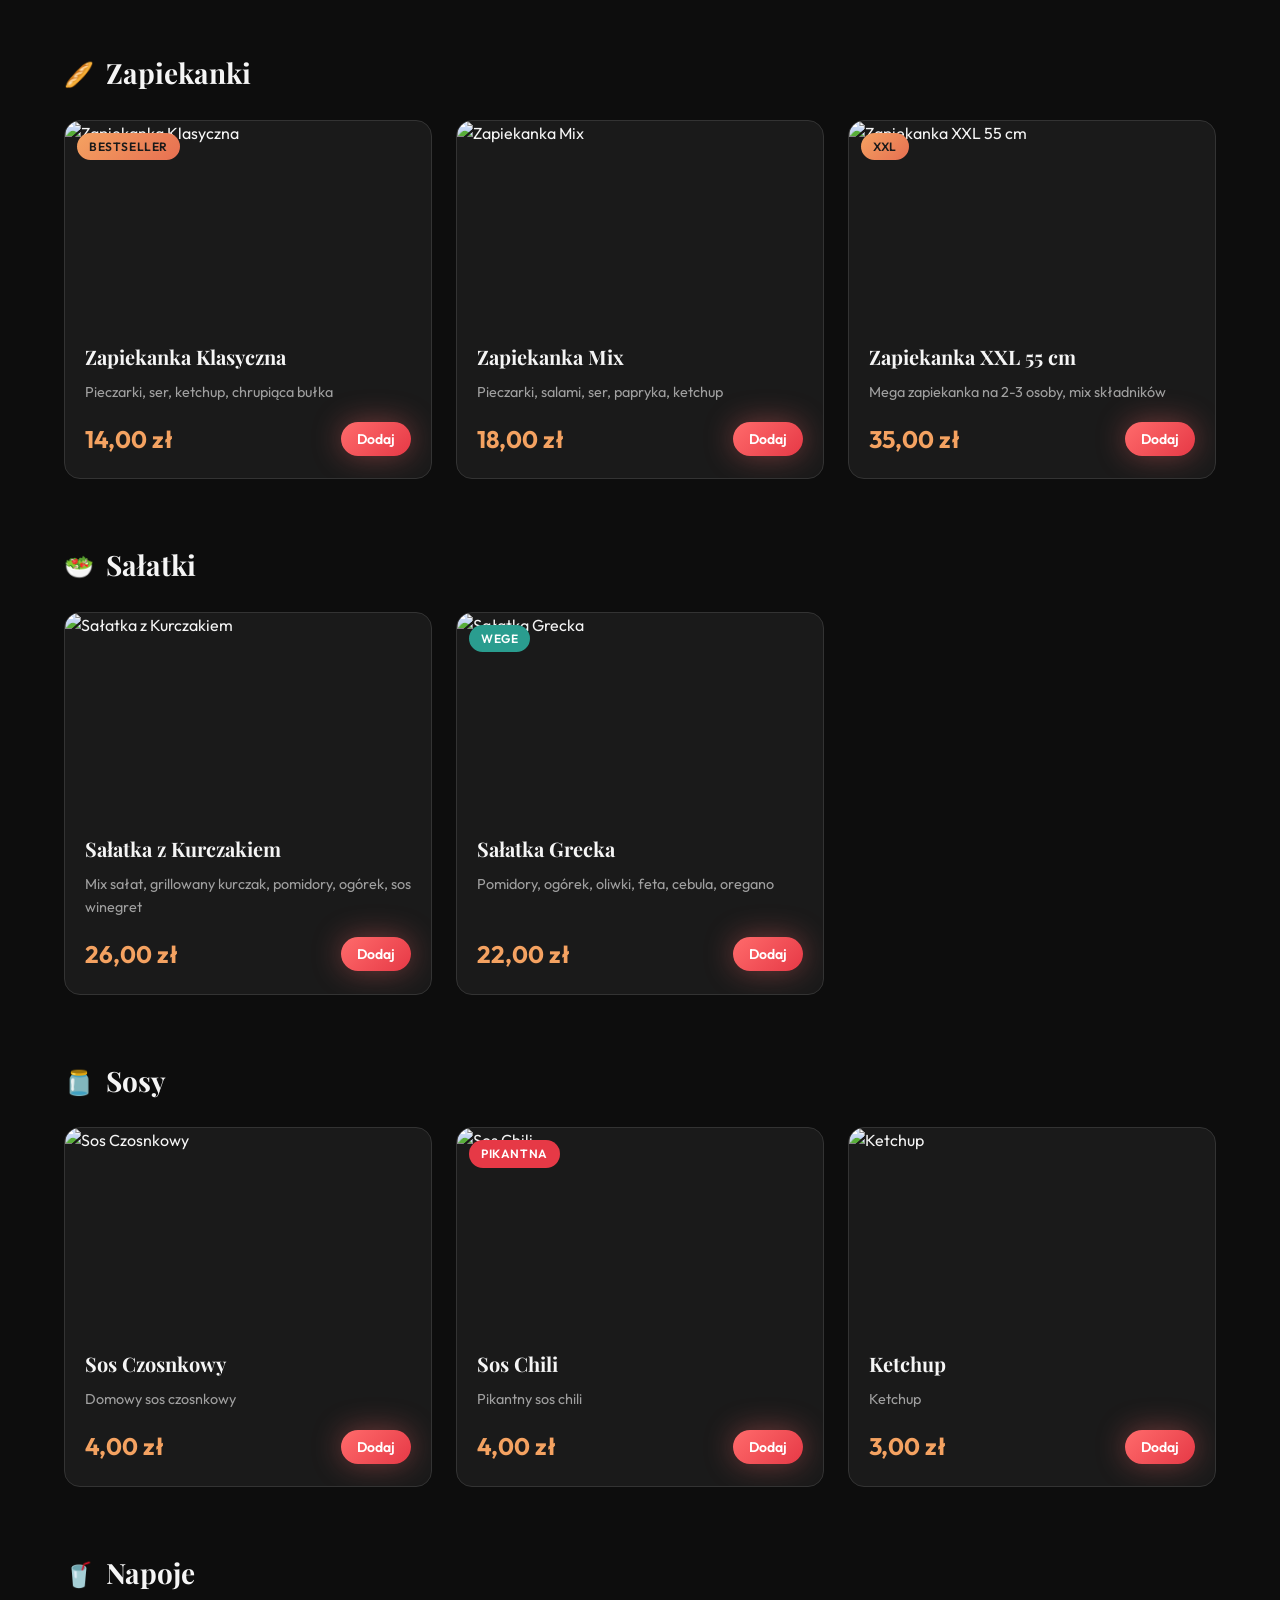
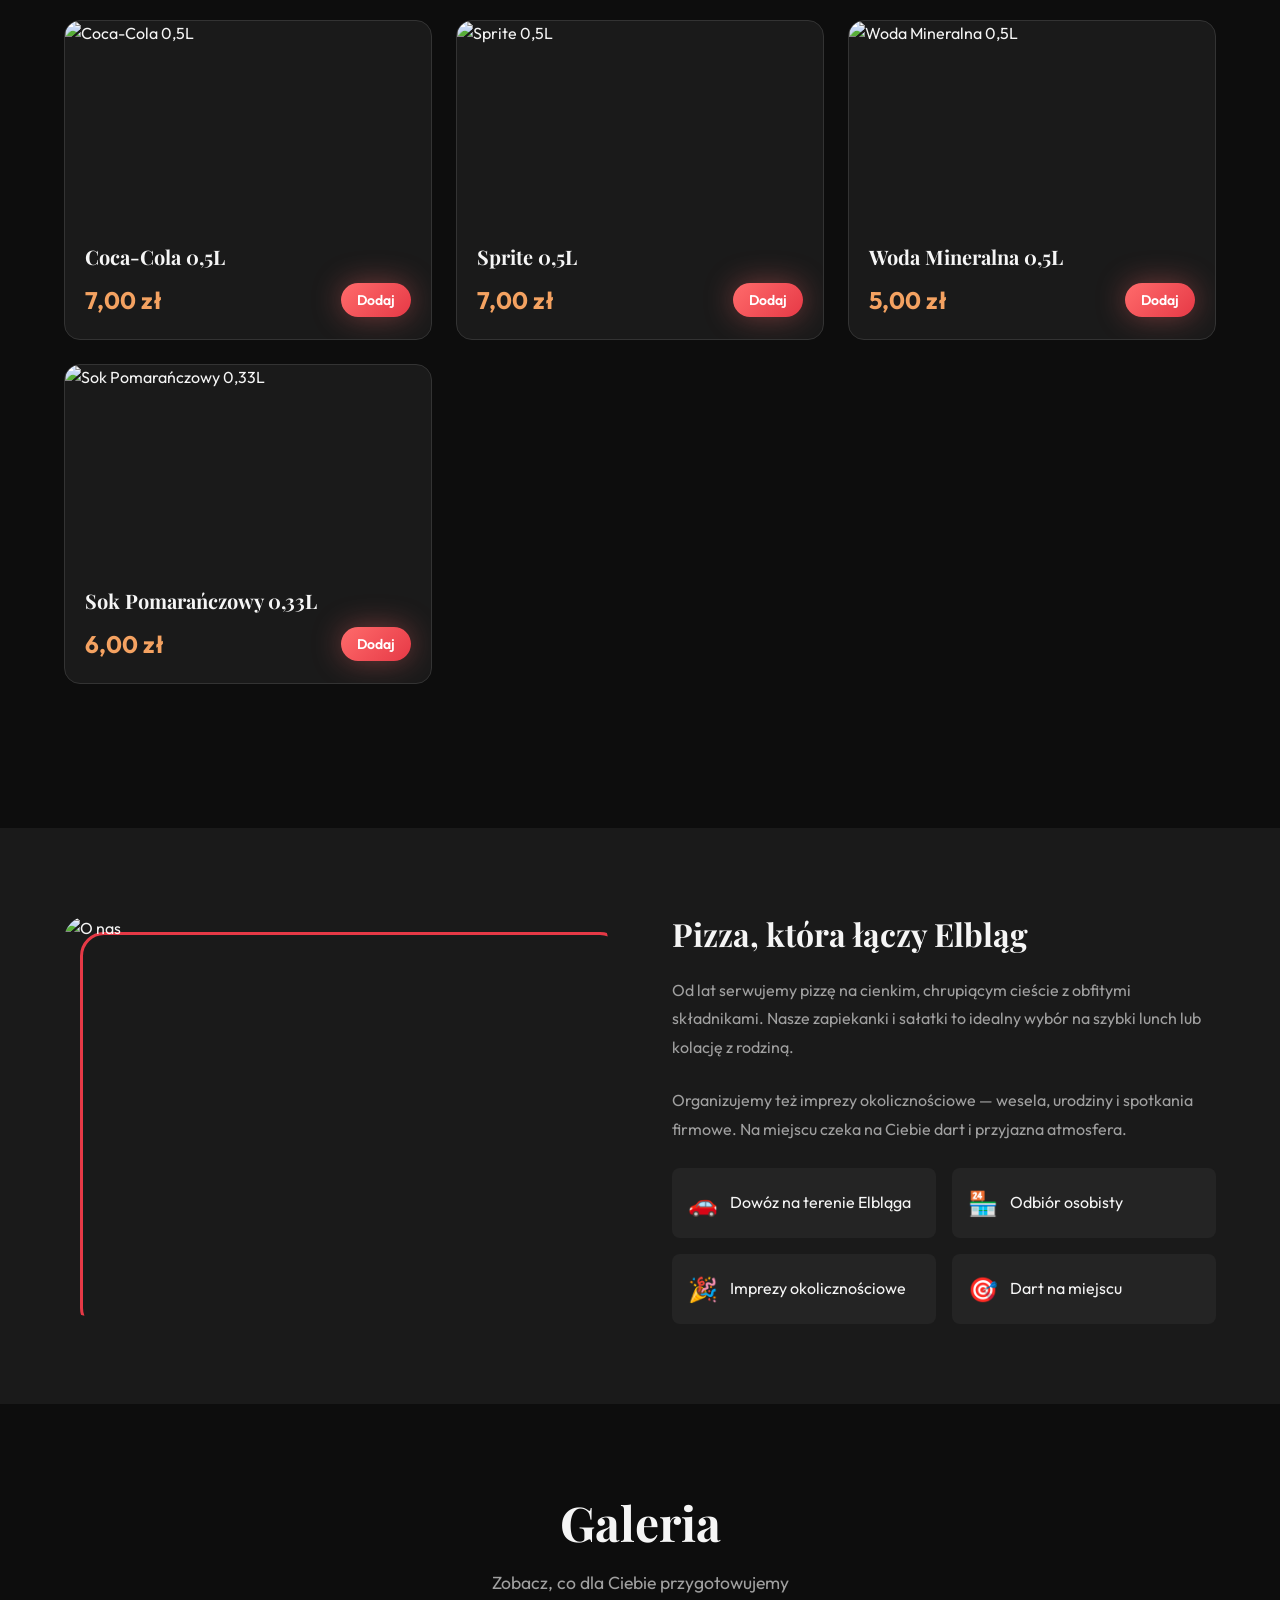
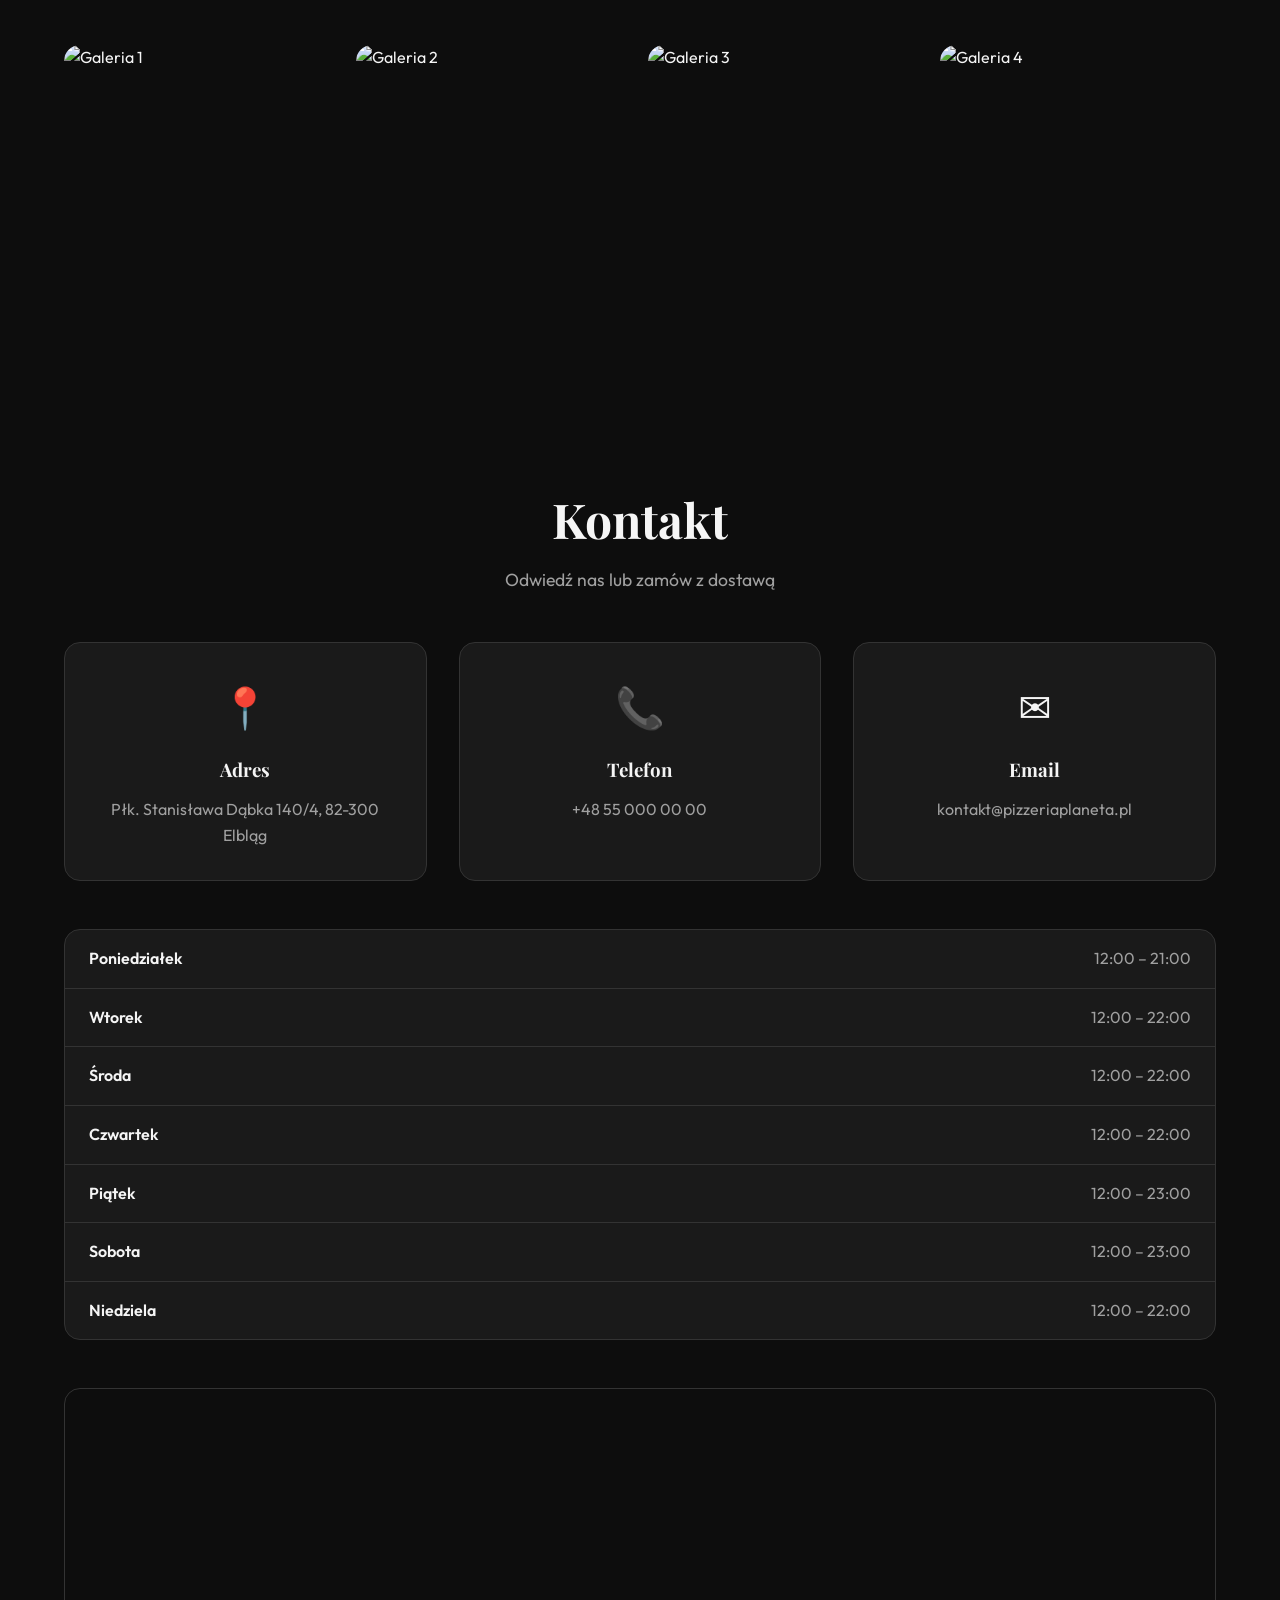
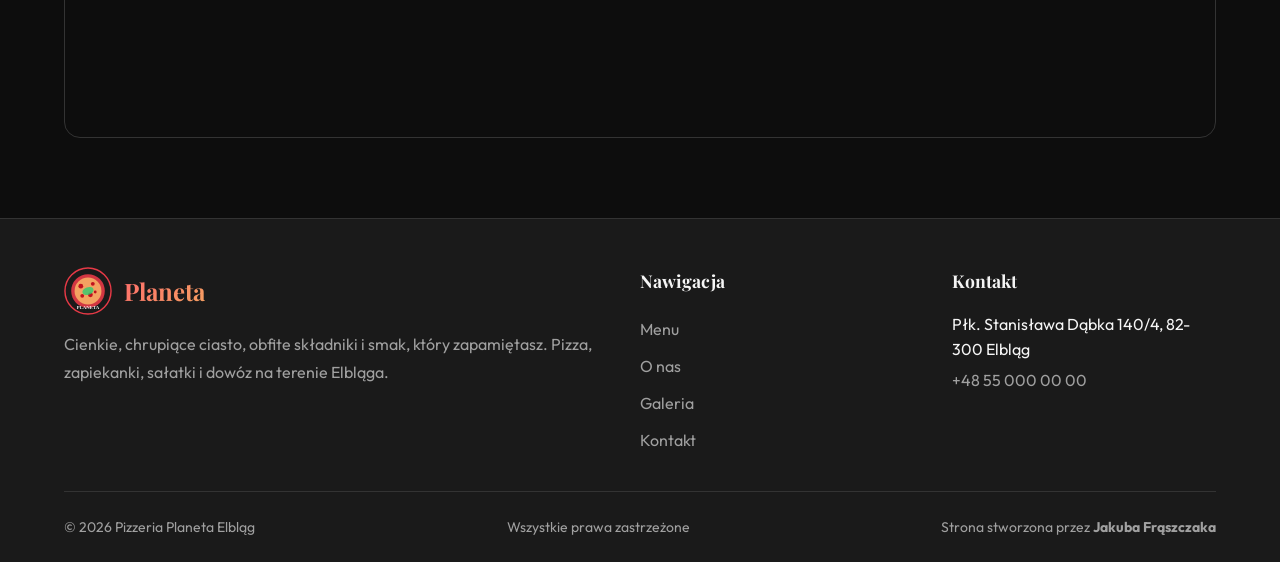
==== commit 69691160: "Show payment options for delivery and pickup" ====
--- a/docs/index.html
+++ b/docs/index.html
@@ -294,7 +294,7 @@
         </div>
 
         <div class="input-group payment-group" id="payment-group" style="display: none;">
-          <label>Forma płatności</label>
+          <label for="payment-method-label">Forma płatności</label>
           <div class="payment-options">
             <label class="payment-option">
               <input type="radio" name="paymentMethod" value="card" checked>
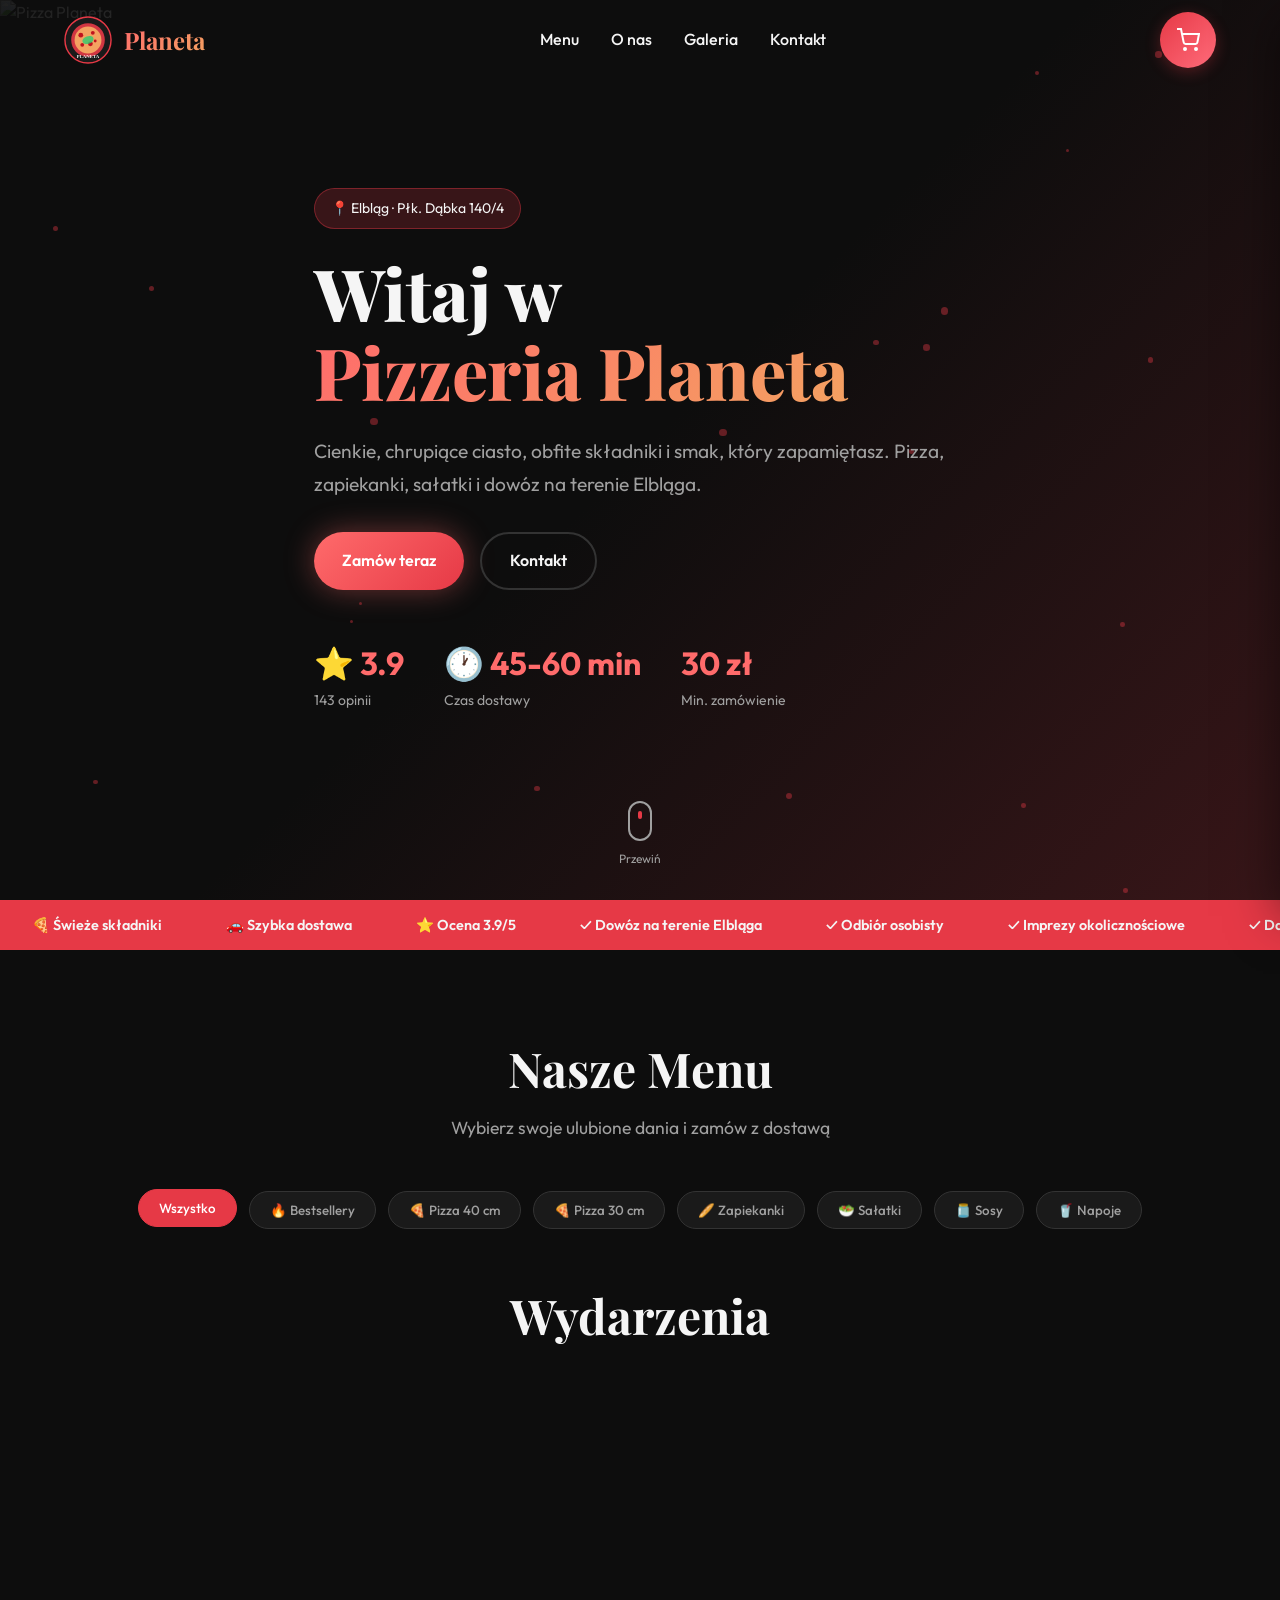
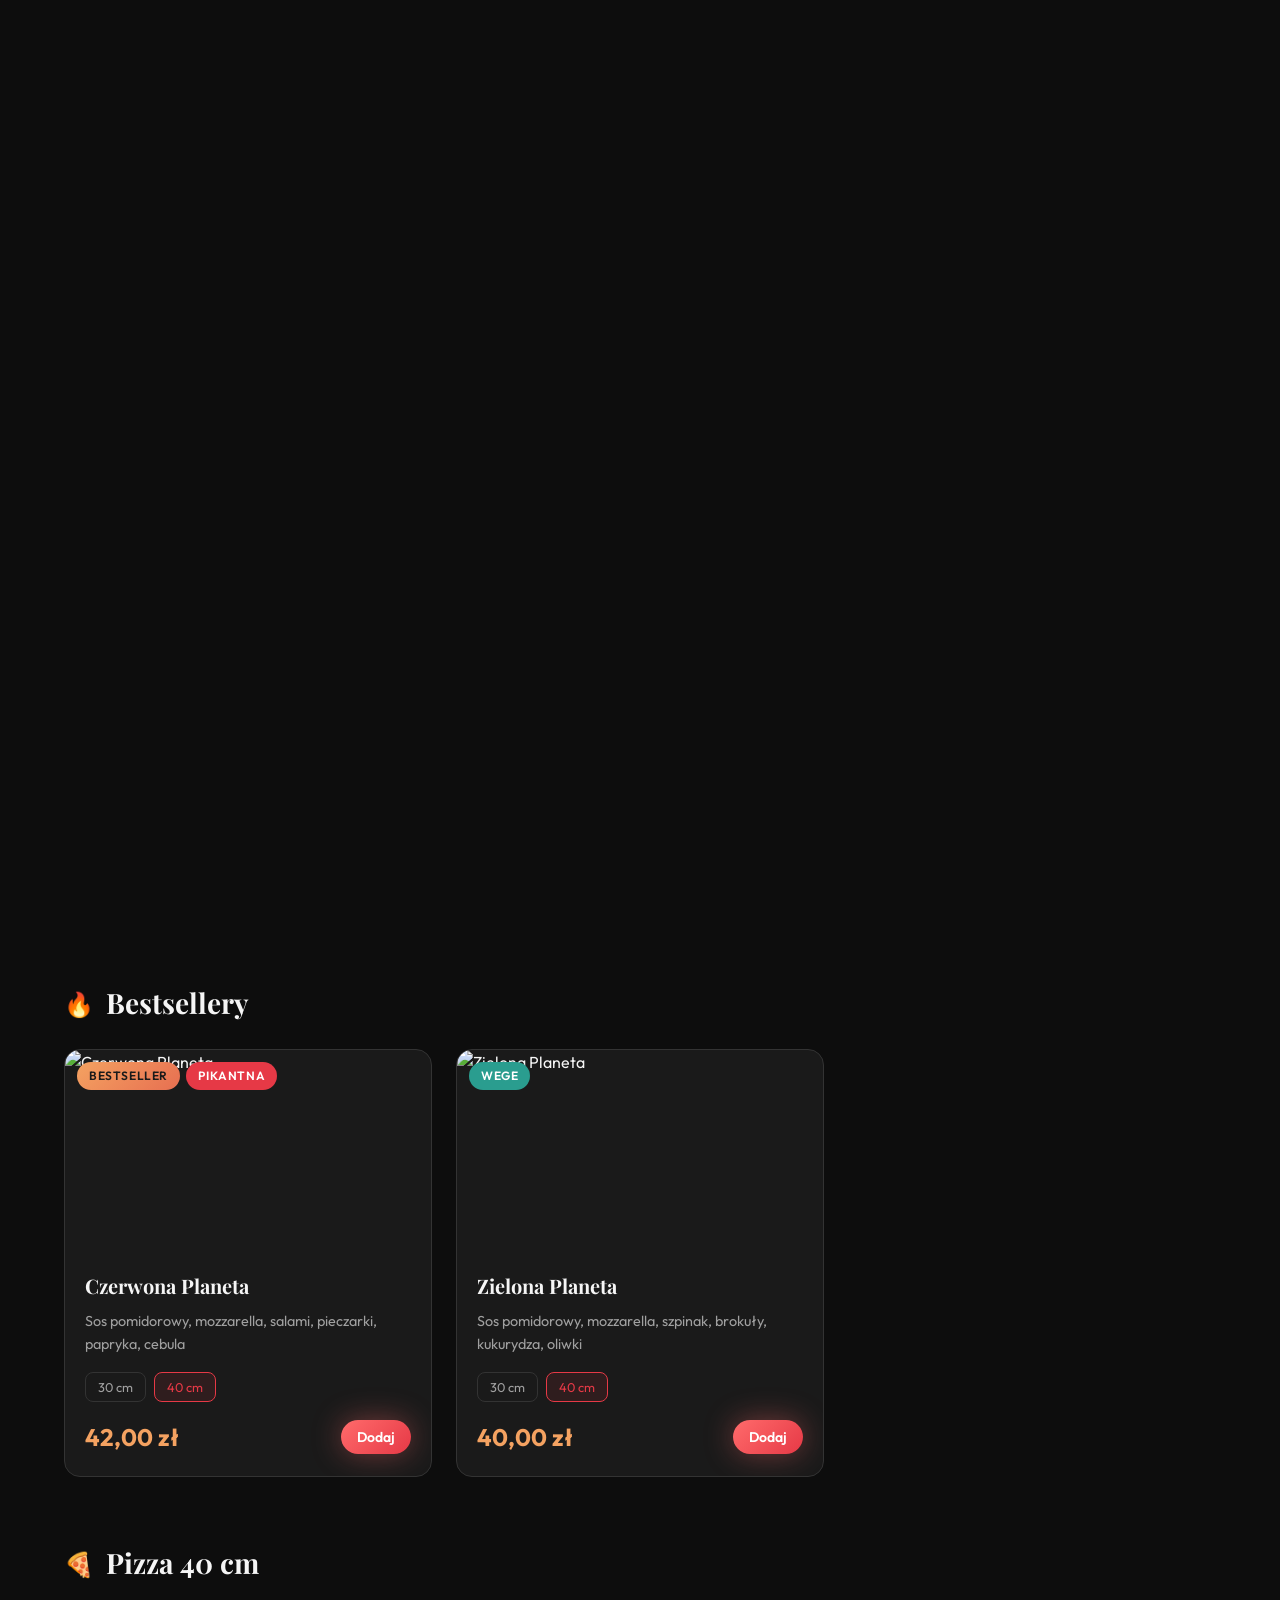
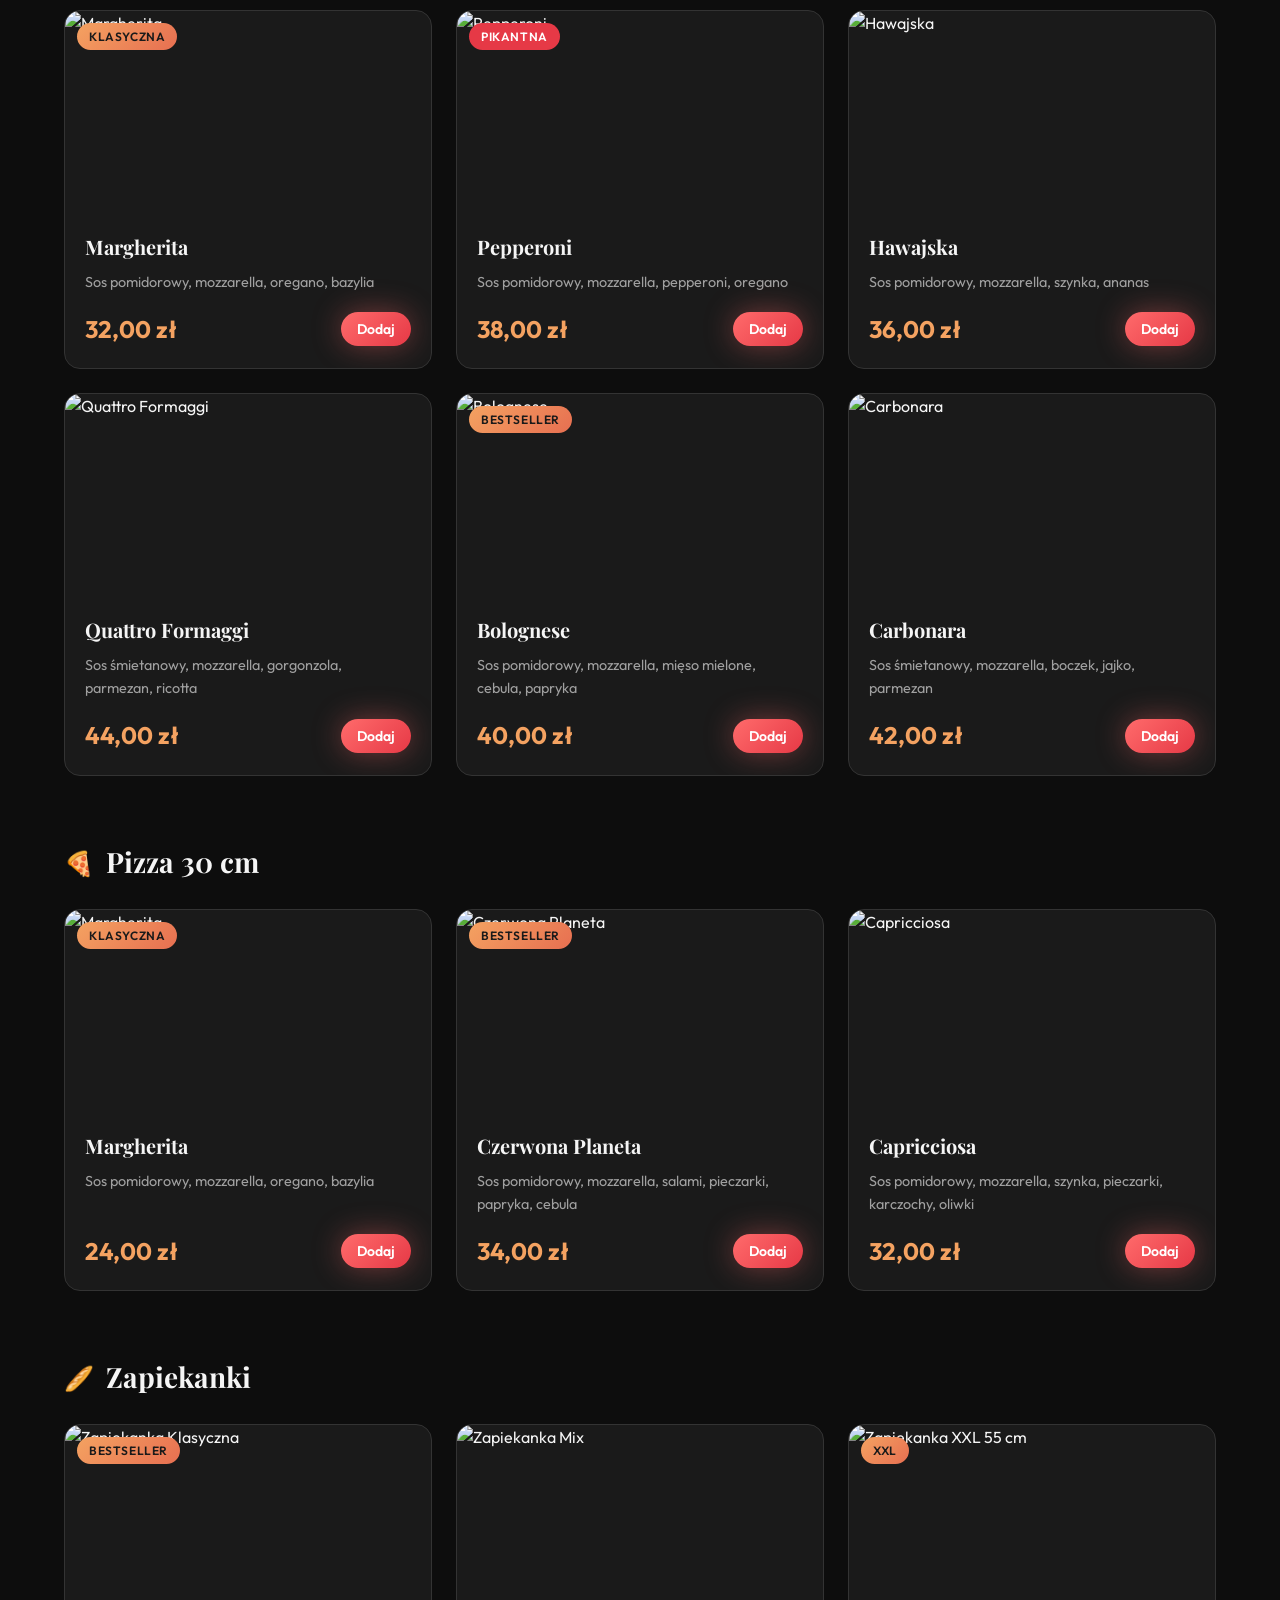
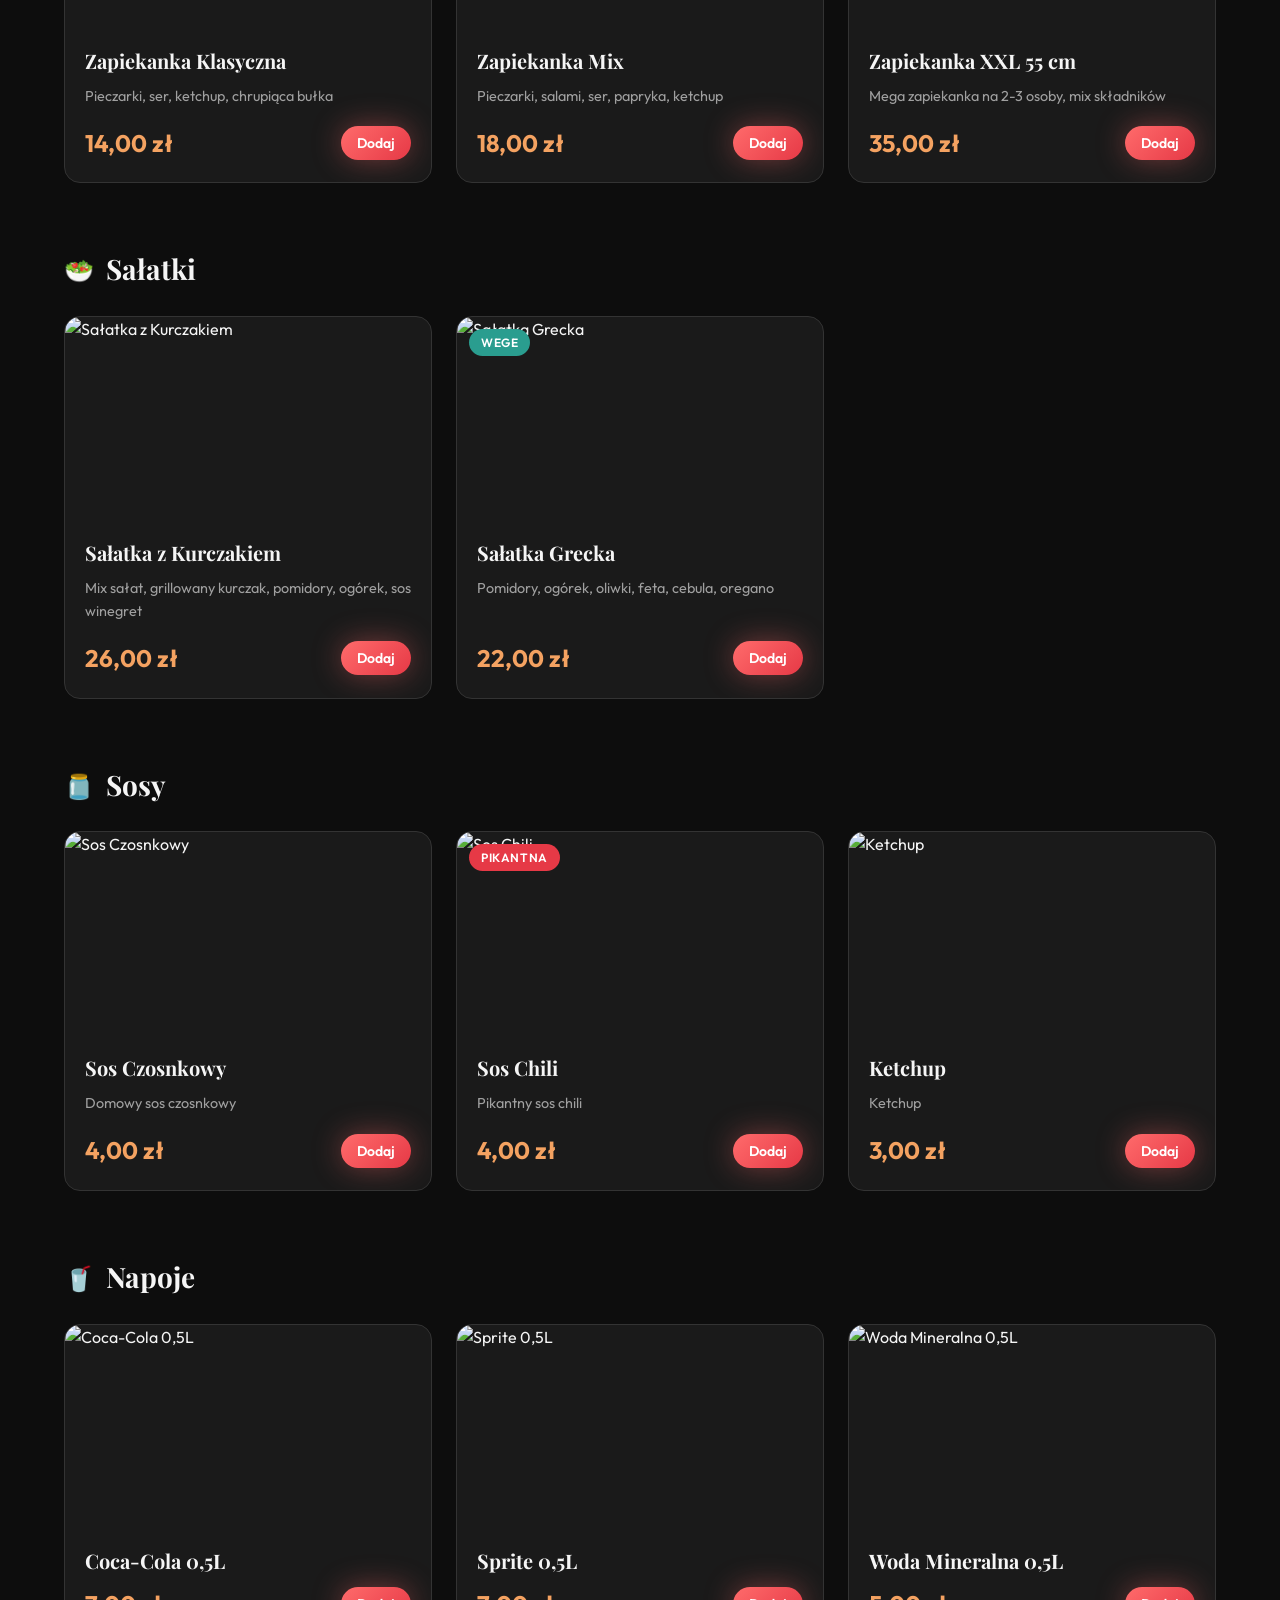
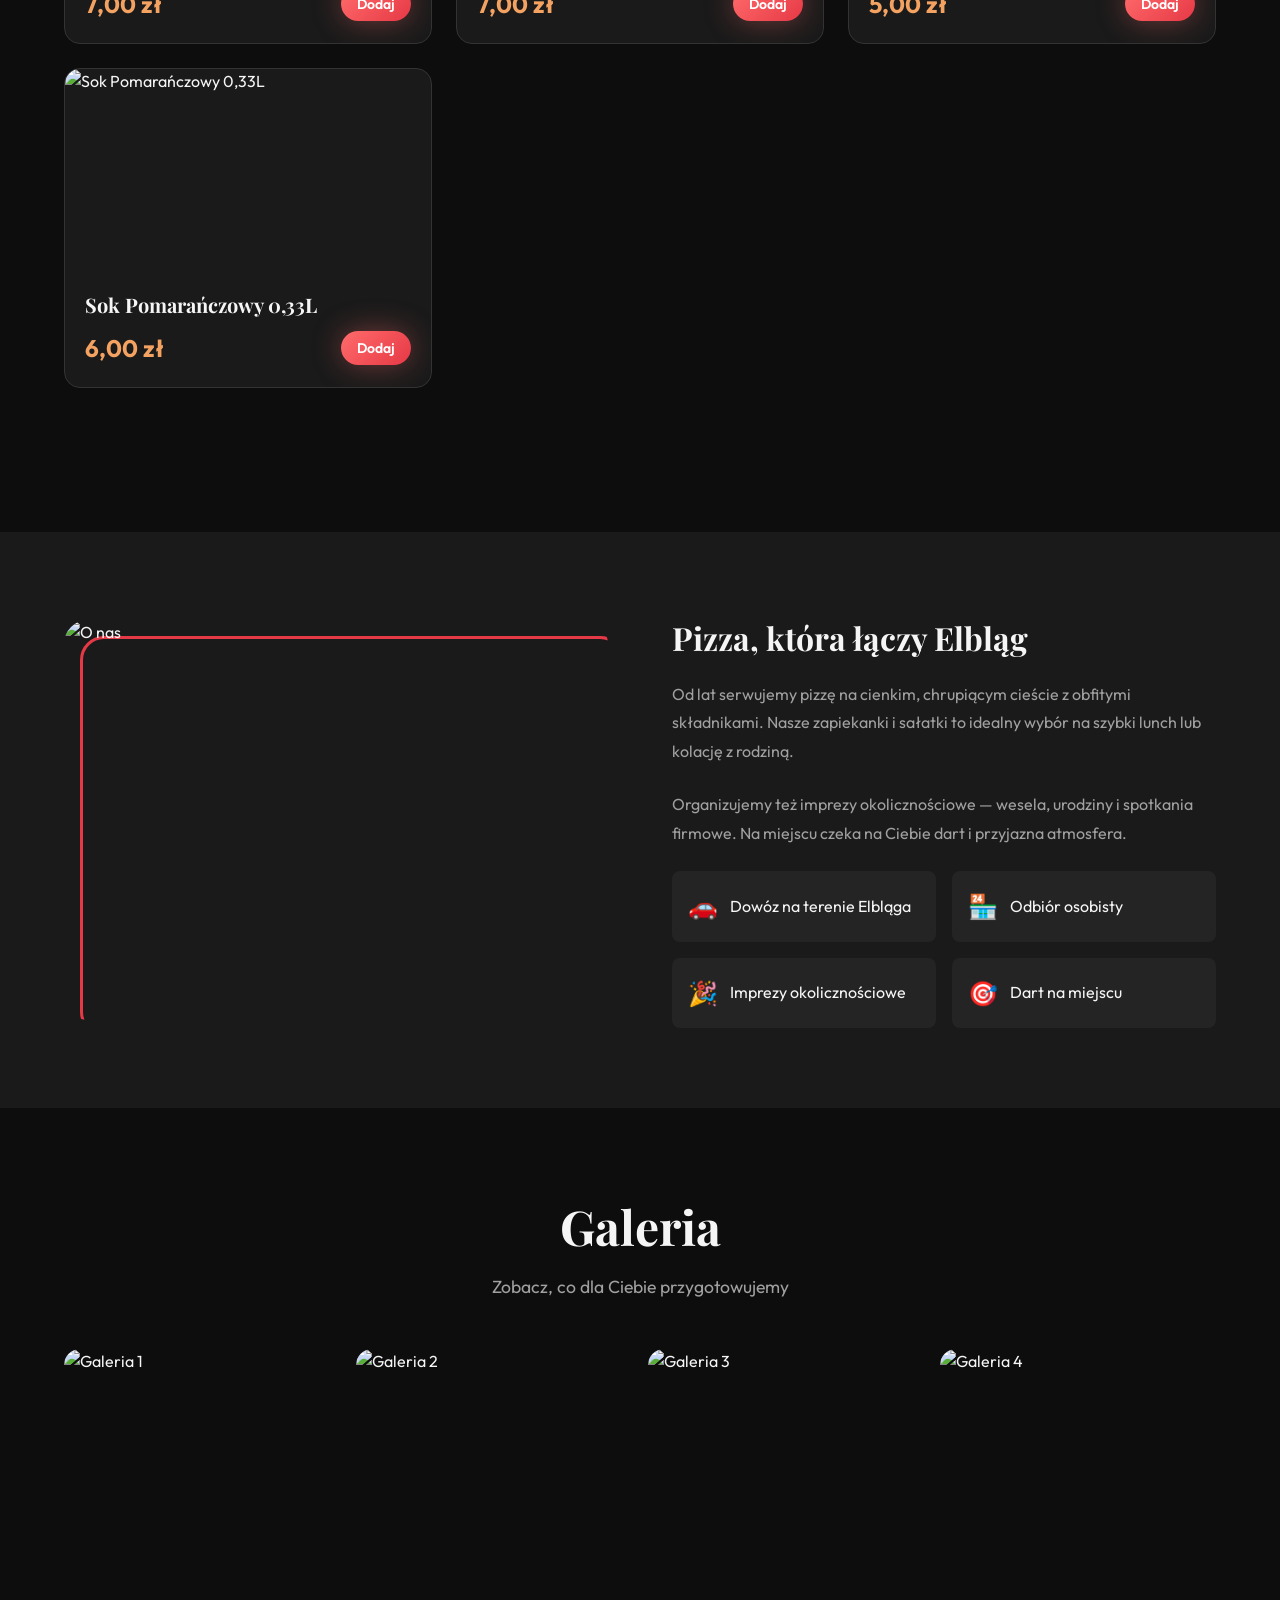
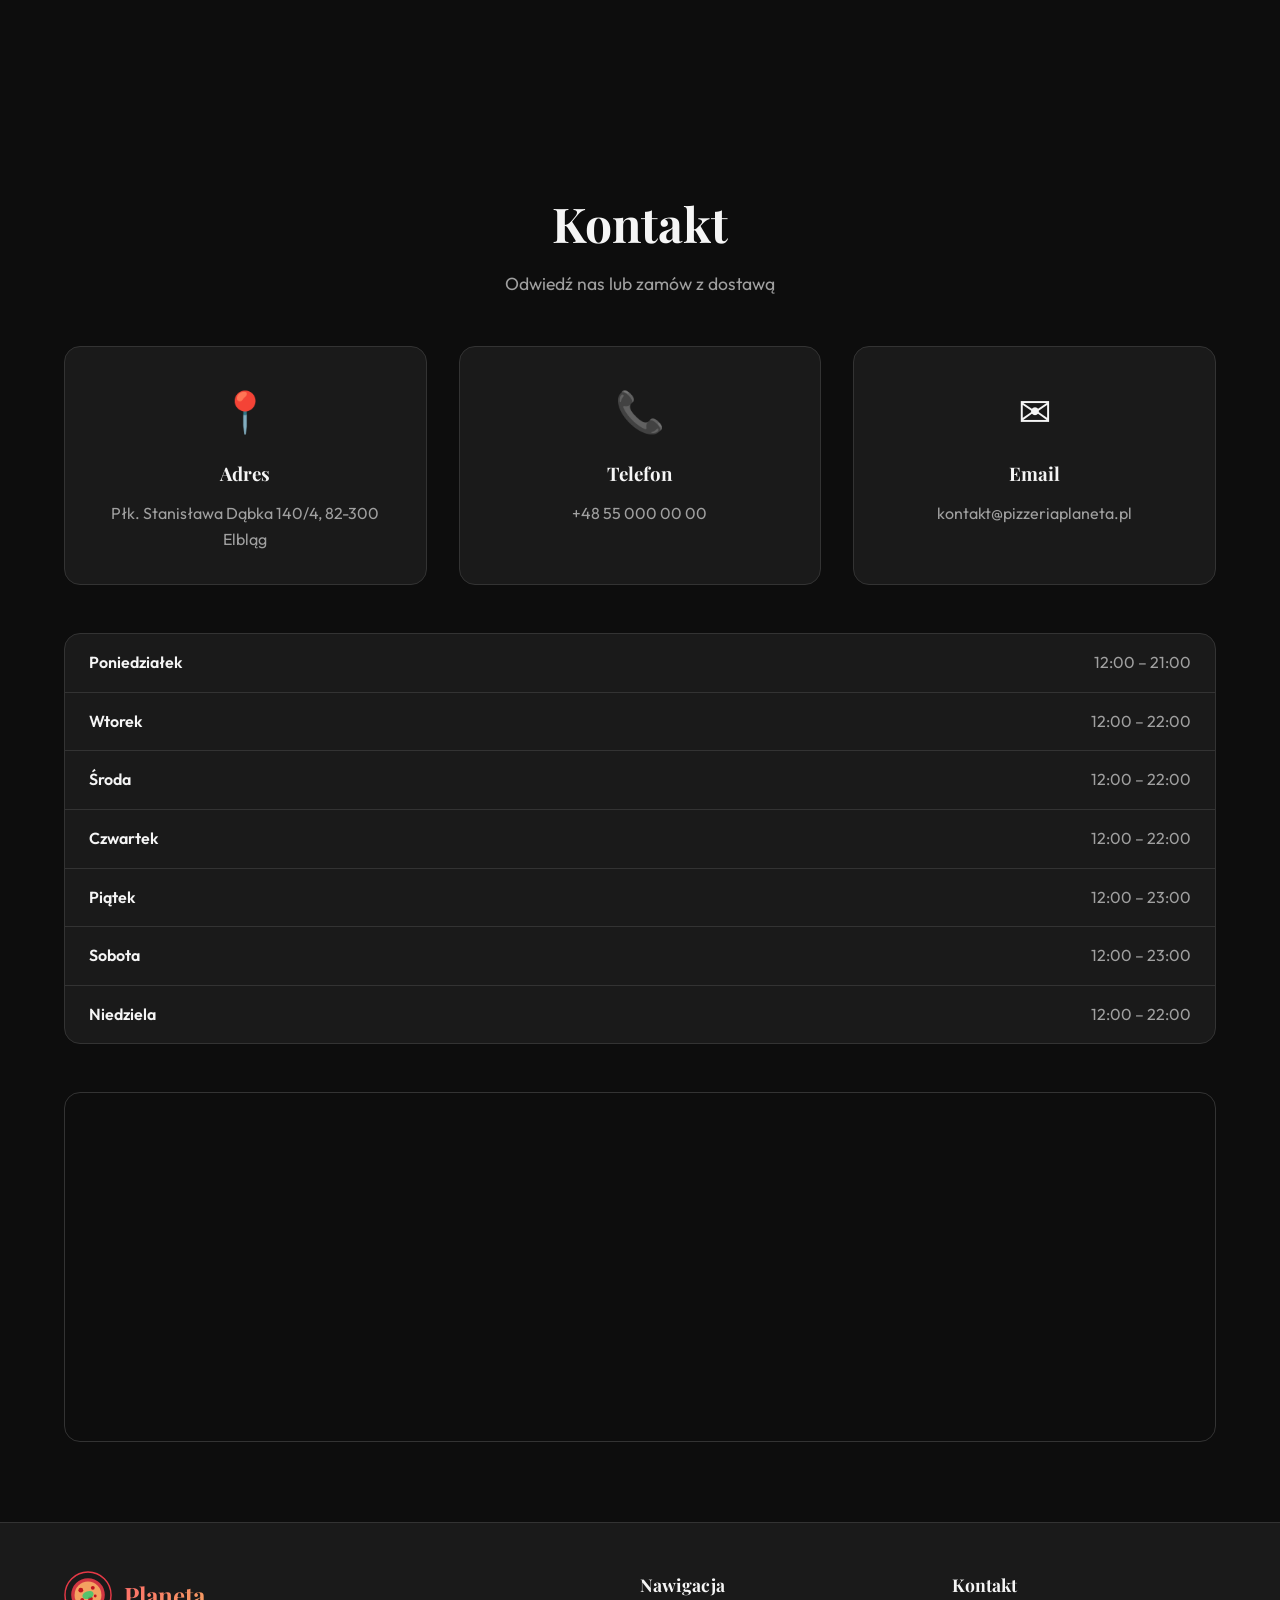
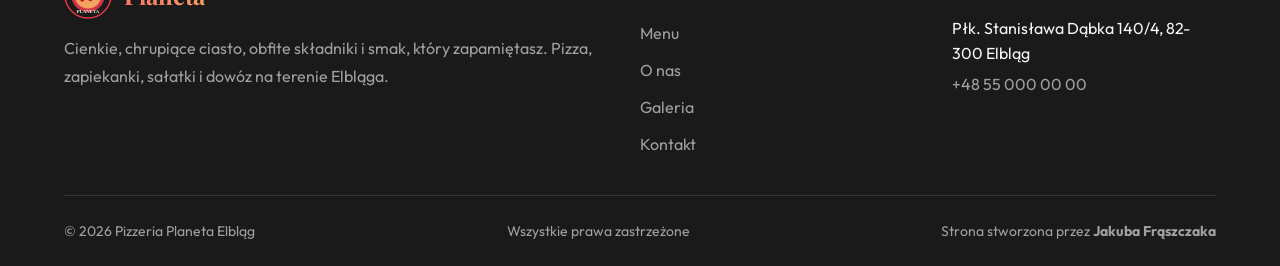
==== commit 1aad7e14: "Add events section + admin editor for events (images + descriptions)" ====
--- a/docs/index.html
+++ b/docs/index.html
@@ -122,6 +122,8 @@
       <p class="section-subtitle reveal">Wybierz swoje ulubione dania i zamów z dostawą</p>
 
       <div class="menu-filters reveal" id="menu-filters"></div>
+      <div id="events-section" class="reveal"></div>
+      <div class="spacer" style="height:1rem;"></div>
       <div id="menu-content"></div>
     </div>
   </section>
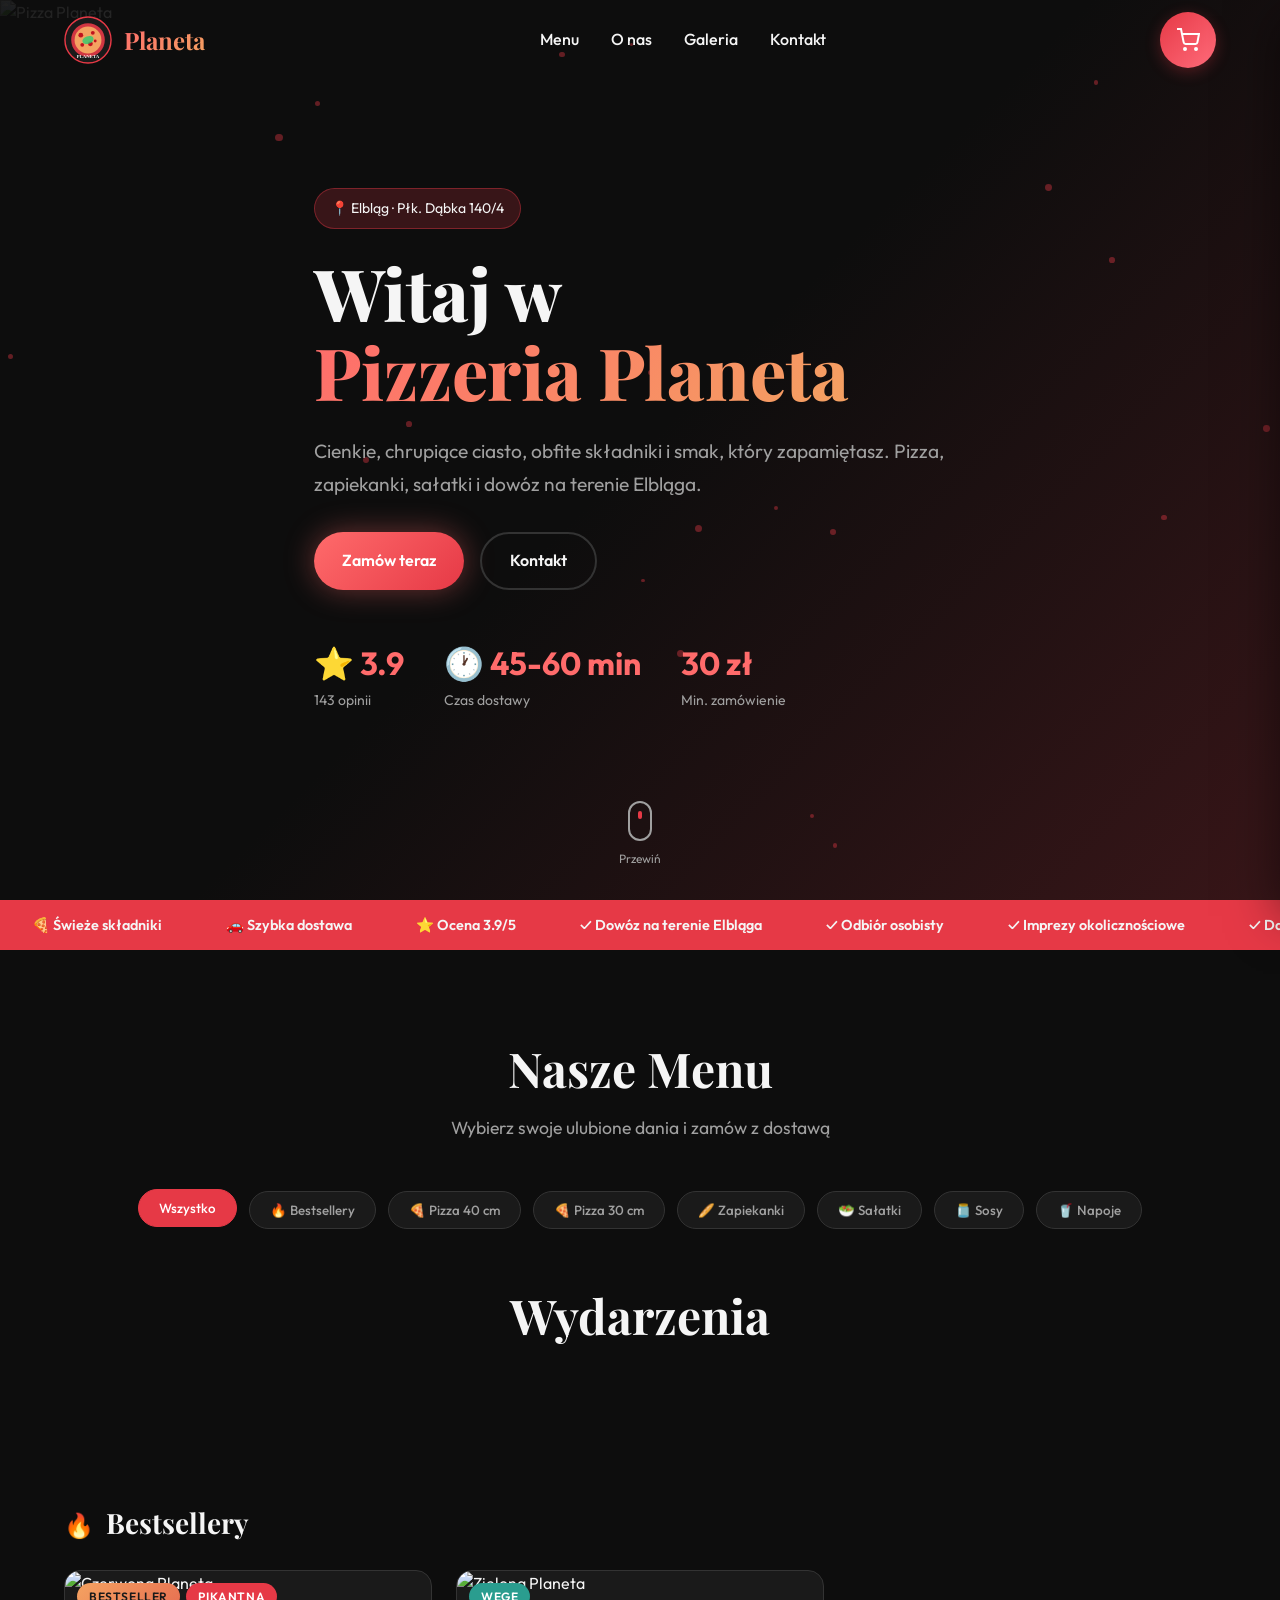
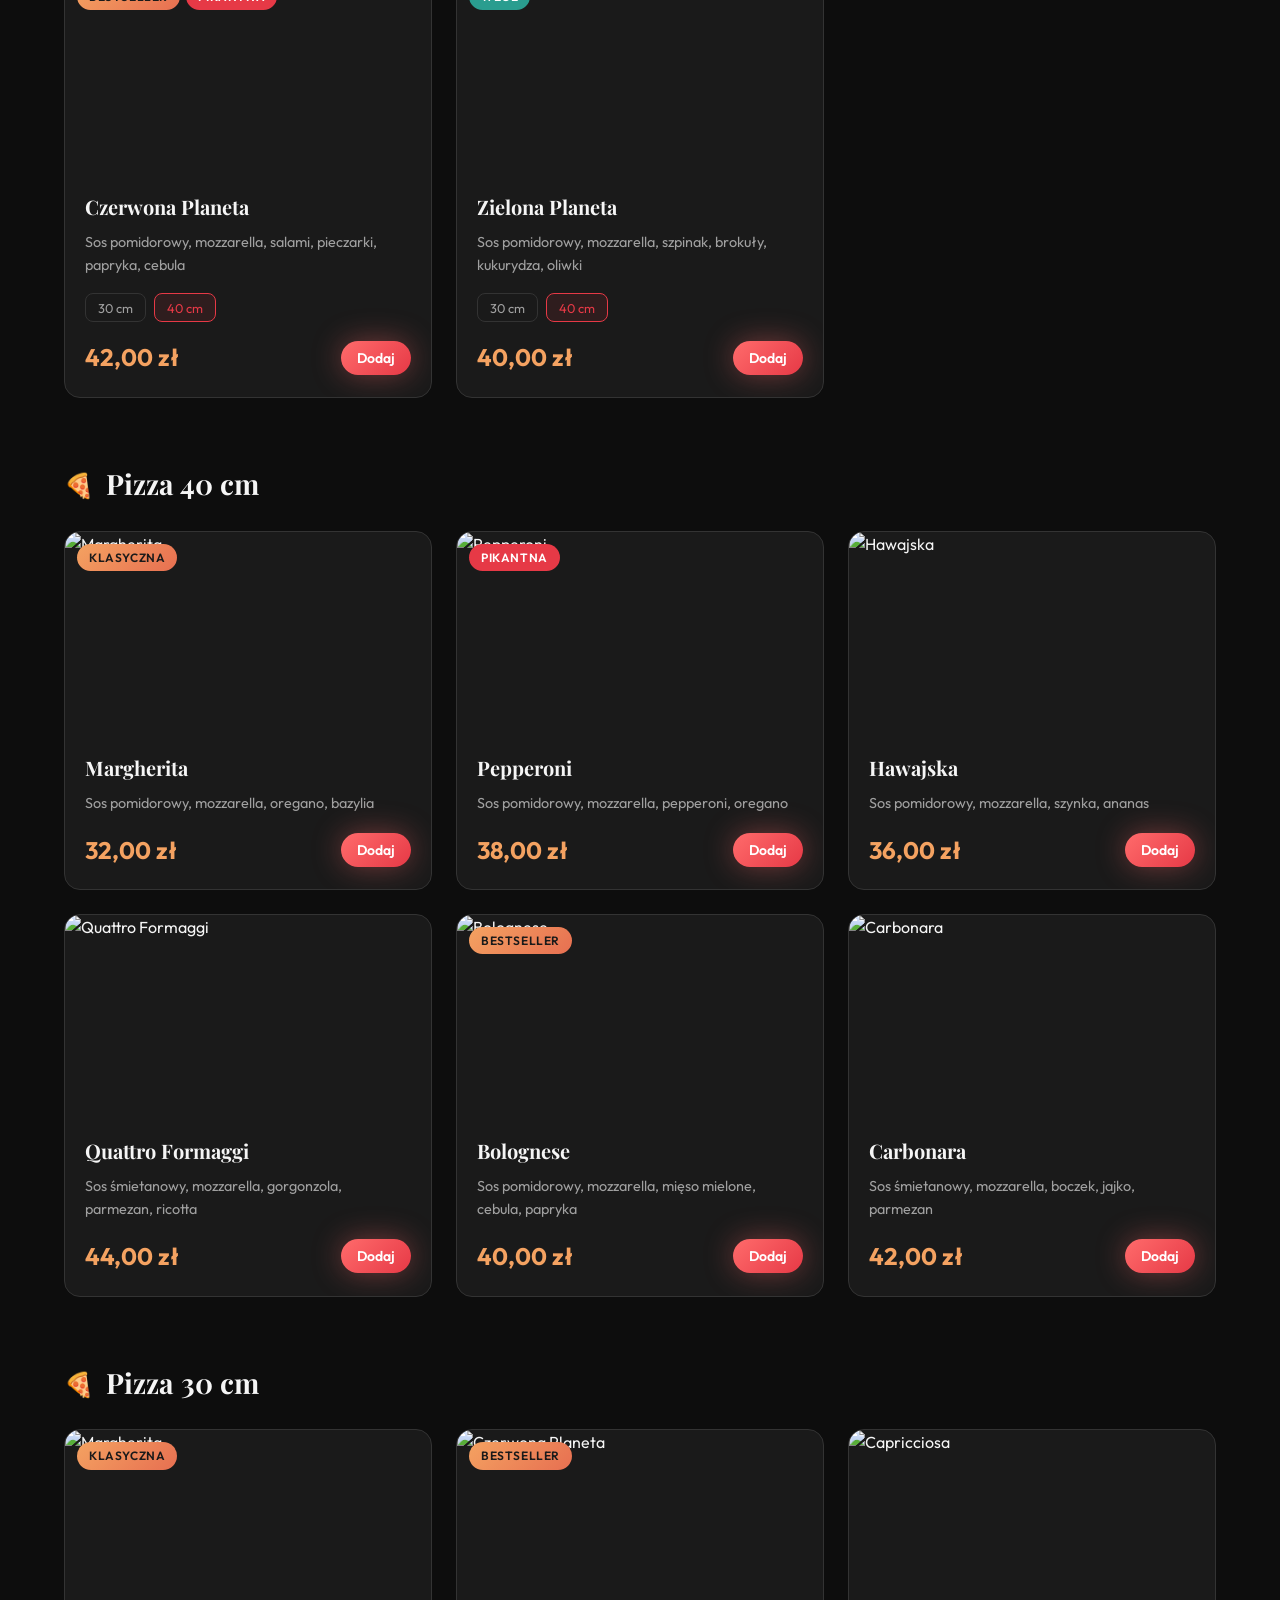
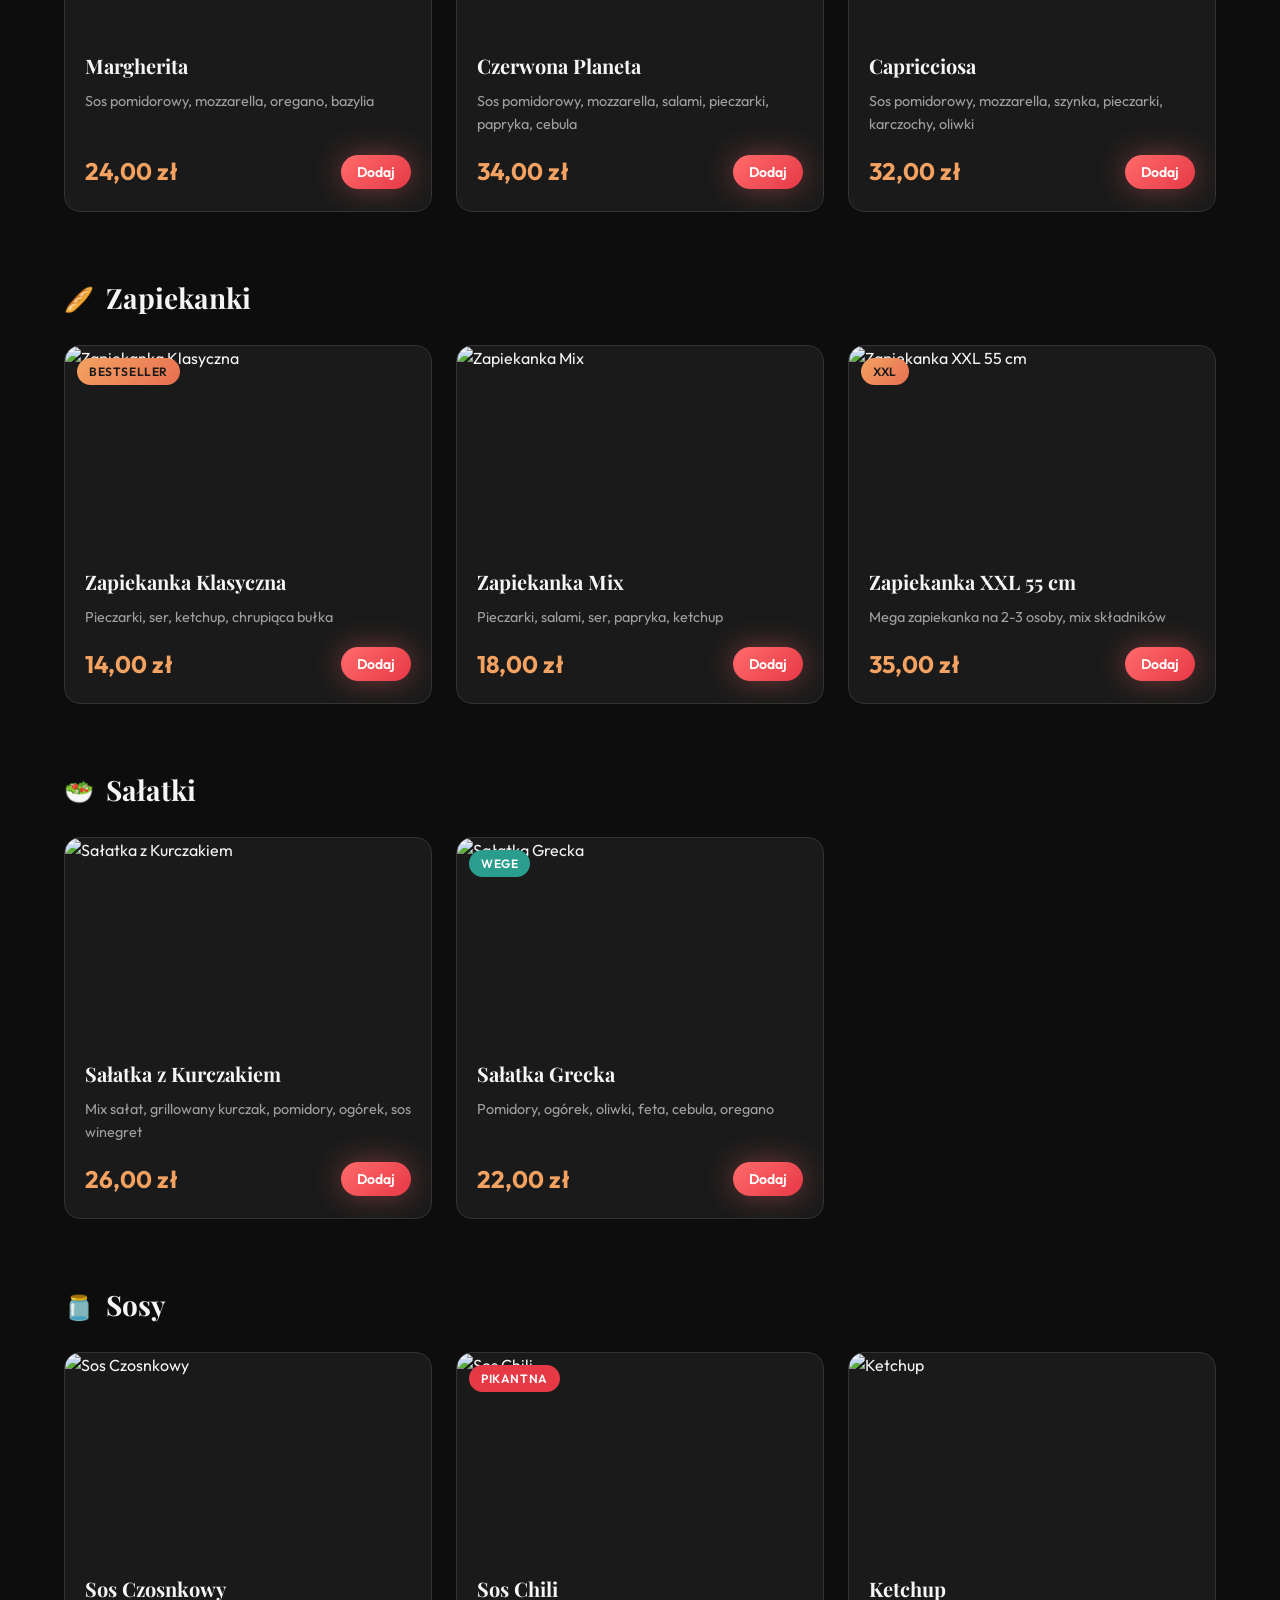
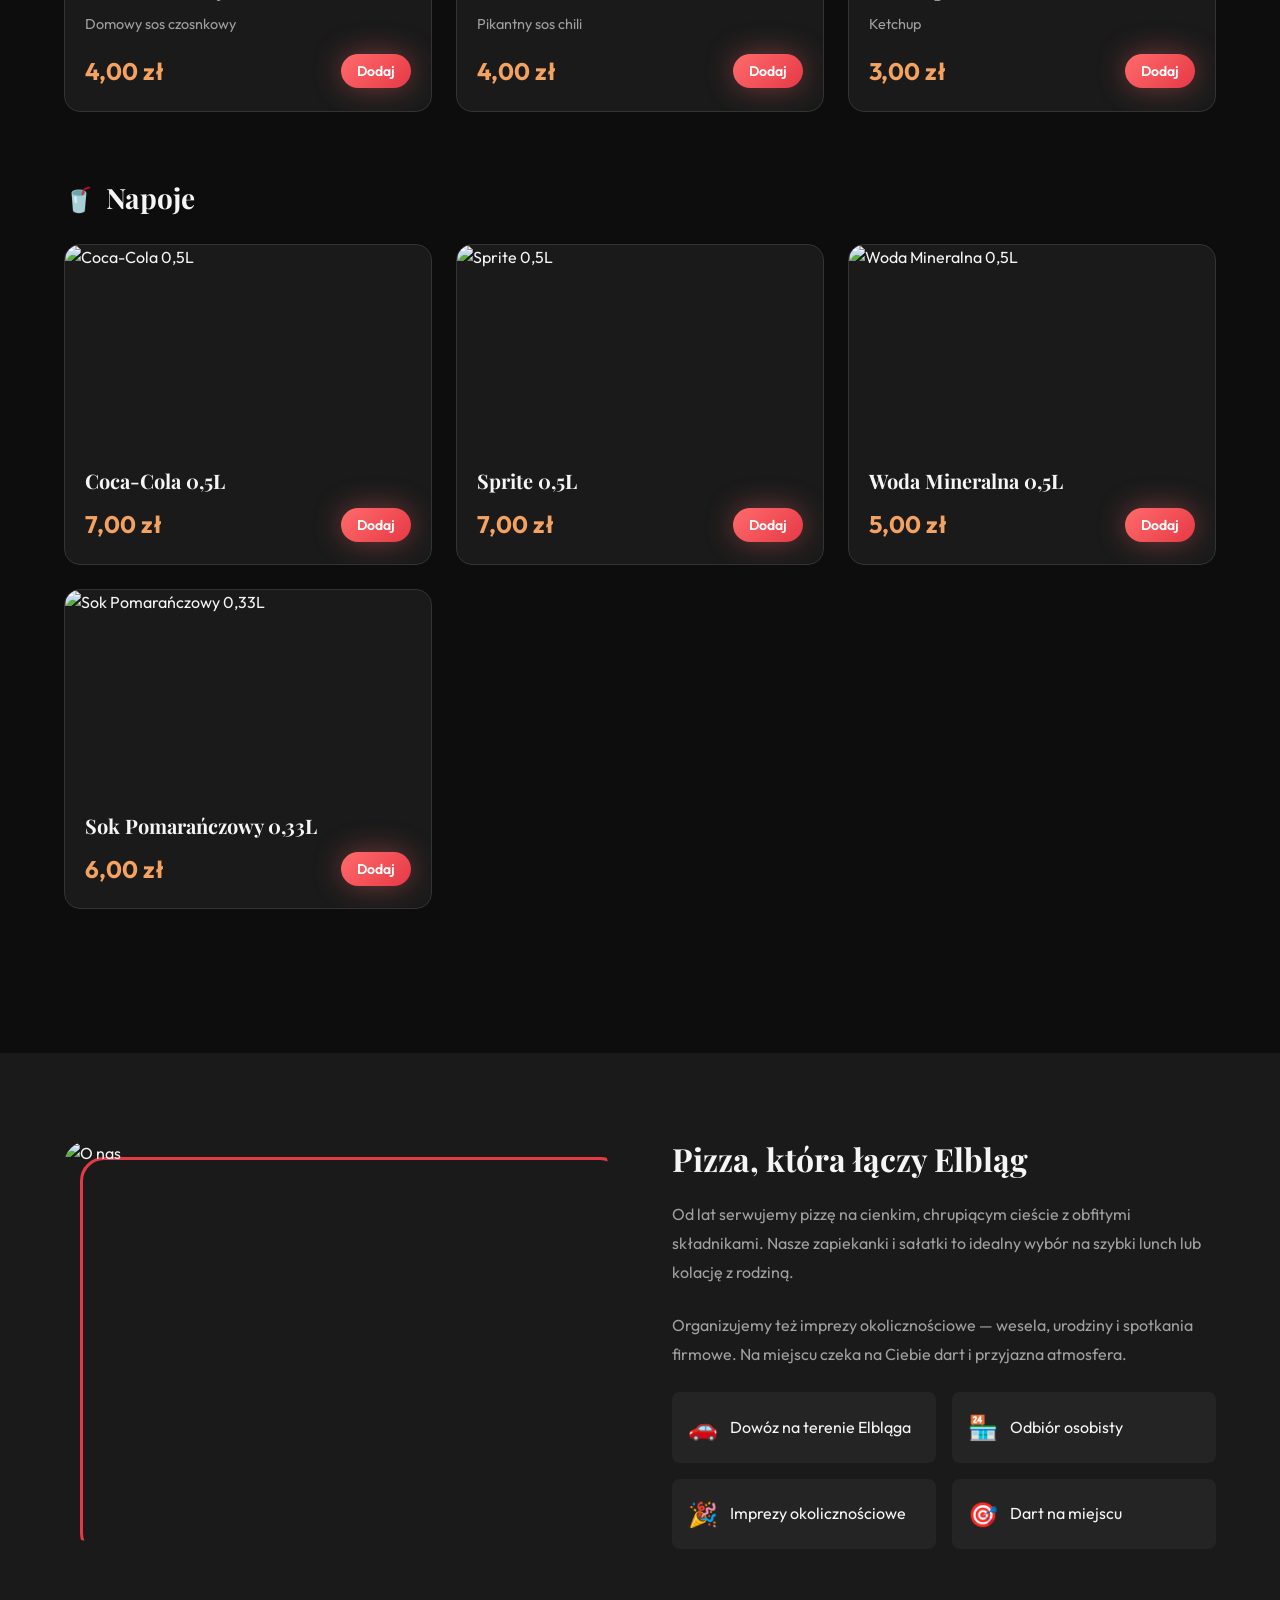
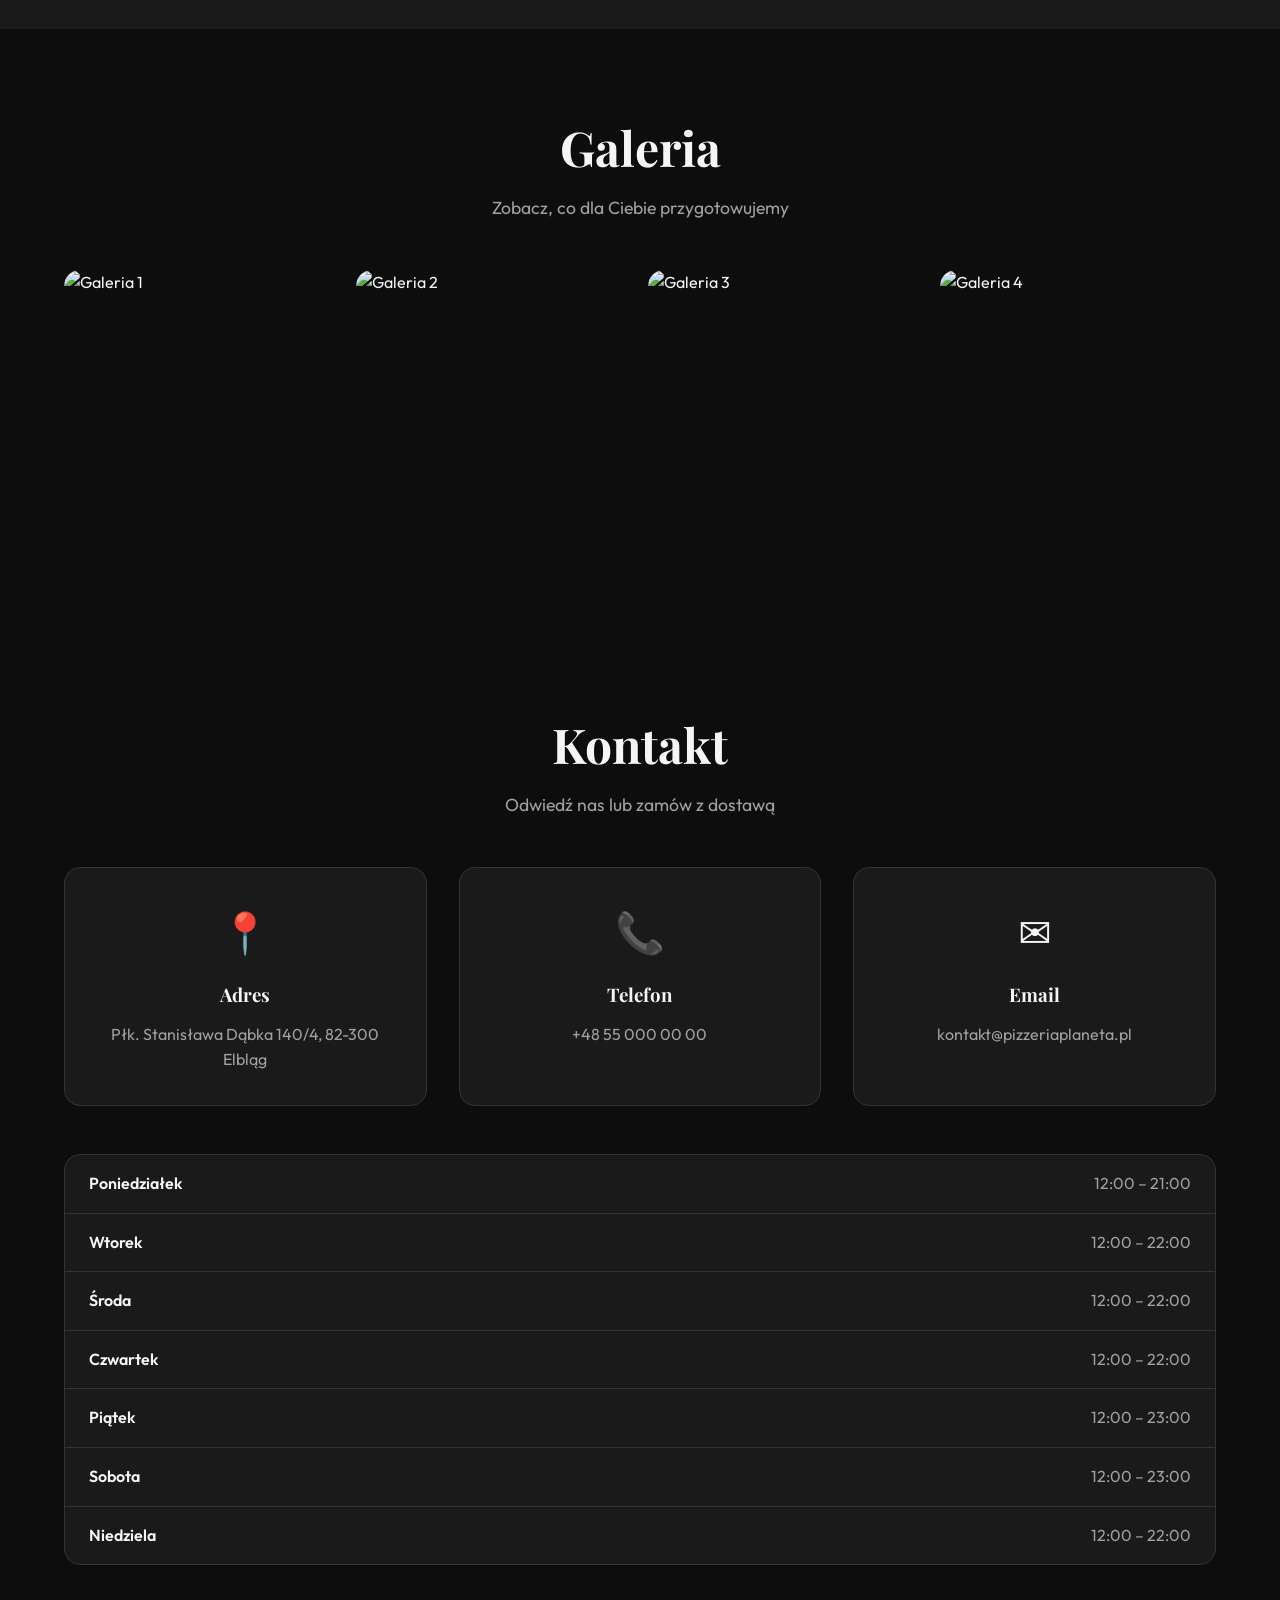
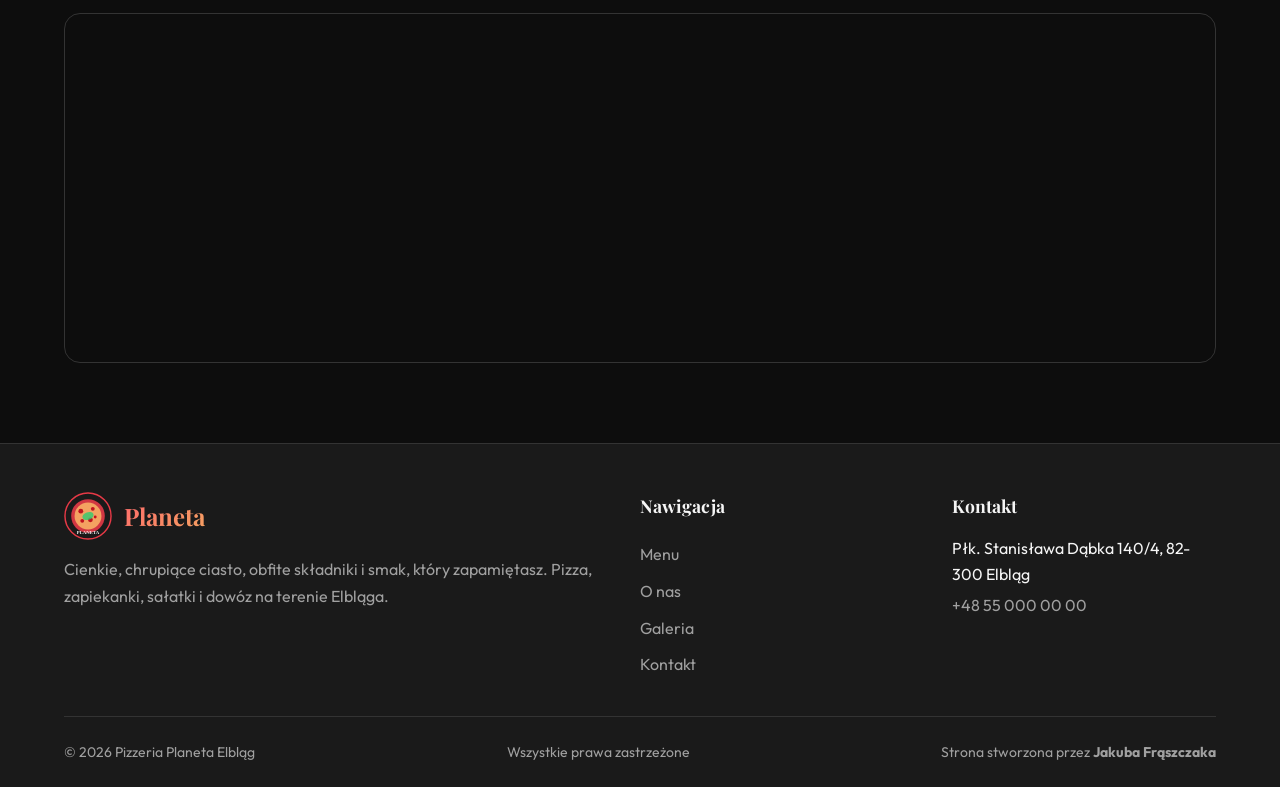
==== commit 79e2d8ef: "Events: add admin image upload selection and show placeholder when no events; styles" ====
--- a/docs/index.html
+++ b/docs/index.html
@@ -12,6 +12,16 @@
 
   <link rel="stylesheet" href="css/main.css">
   <link rel="icon" href="assets/logo.svg" type="image/svg+xml">
+
+  <style>
+    /* Events styles */
+    .events-wrap { margin-bottom: 1rem; }
+    .events-grid { display:grid; grid-template-columns: repeat(auto-fit, minmax(240px, 1fr)); gap:0.75rem; margin-top:0.75rem; }
+    .event-card { display:flex; gap:0.75rem; padding:0.75rem; background:var(--color-bg-elevated); border-radius:10px; align-items:flex-start; }
+    .event-card__img img { width:120px; height:80px; object-fit:cover; border-radius:8px; }
+    .event-card__body h4 { margin:0 0 0.25rem 0; }
+    .event-card__body p { margin:0; color:var(--color-text-muted); font-size:0.95rem; }
+  </style>
 
   <style>
     #loader {
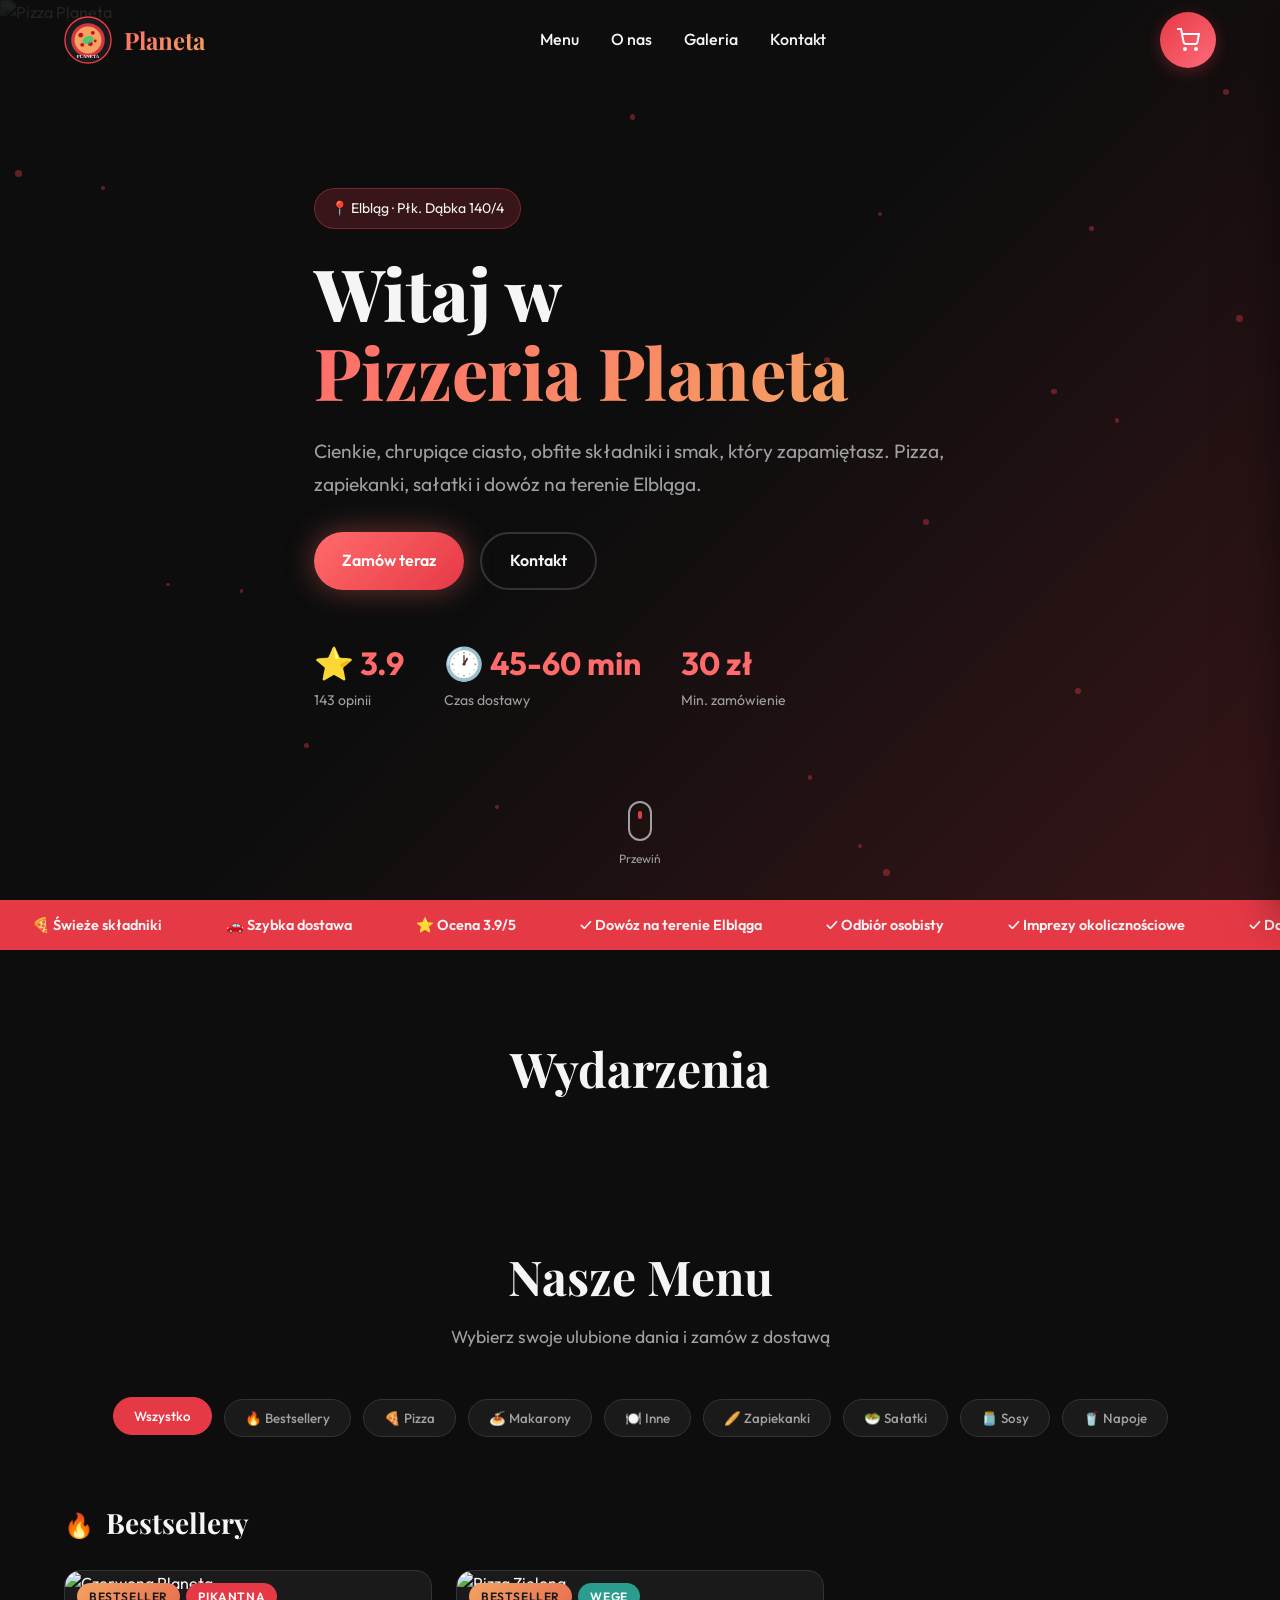
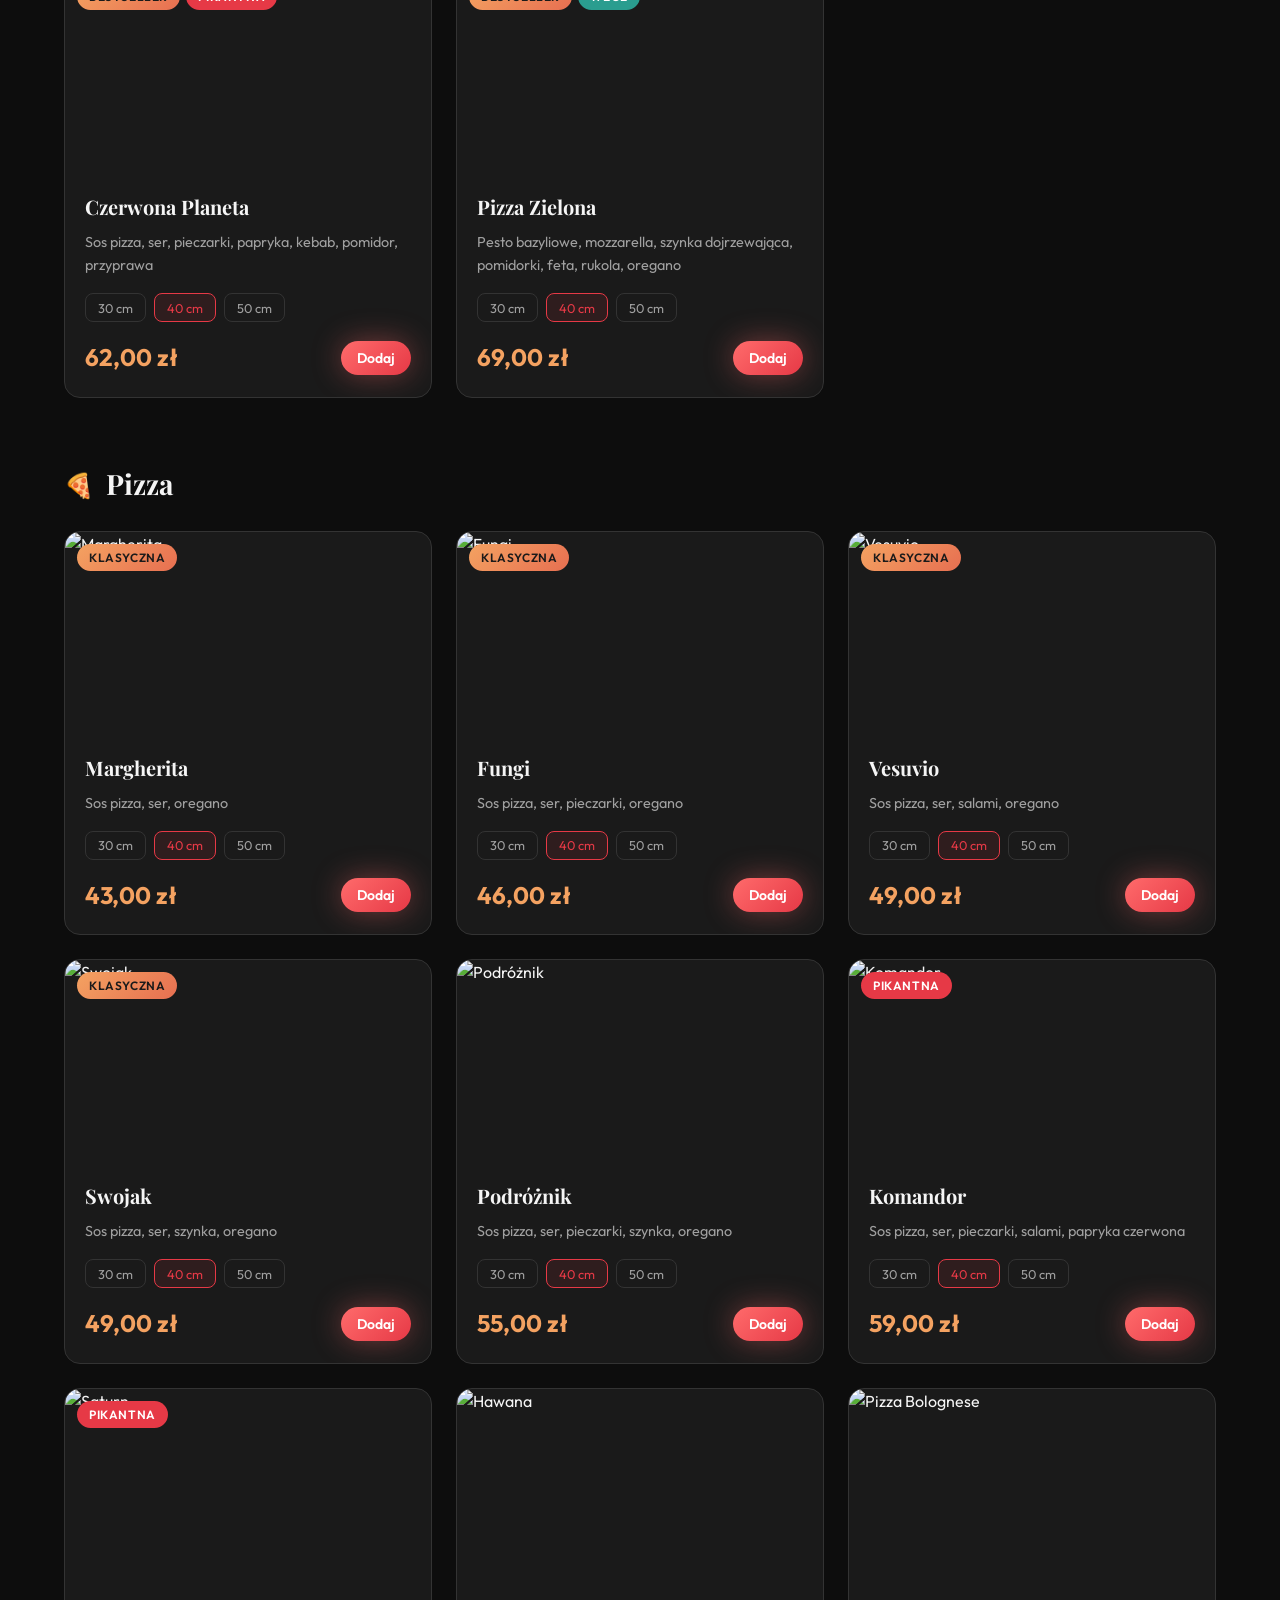
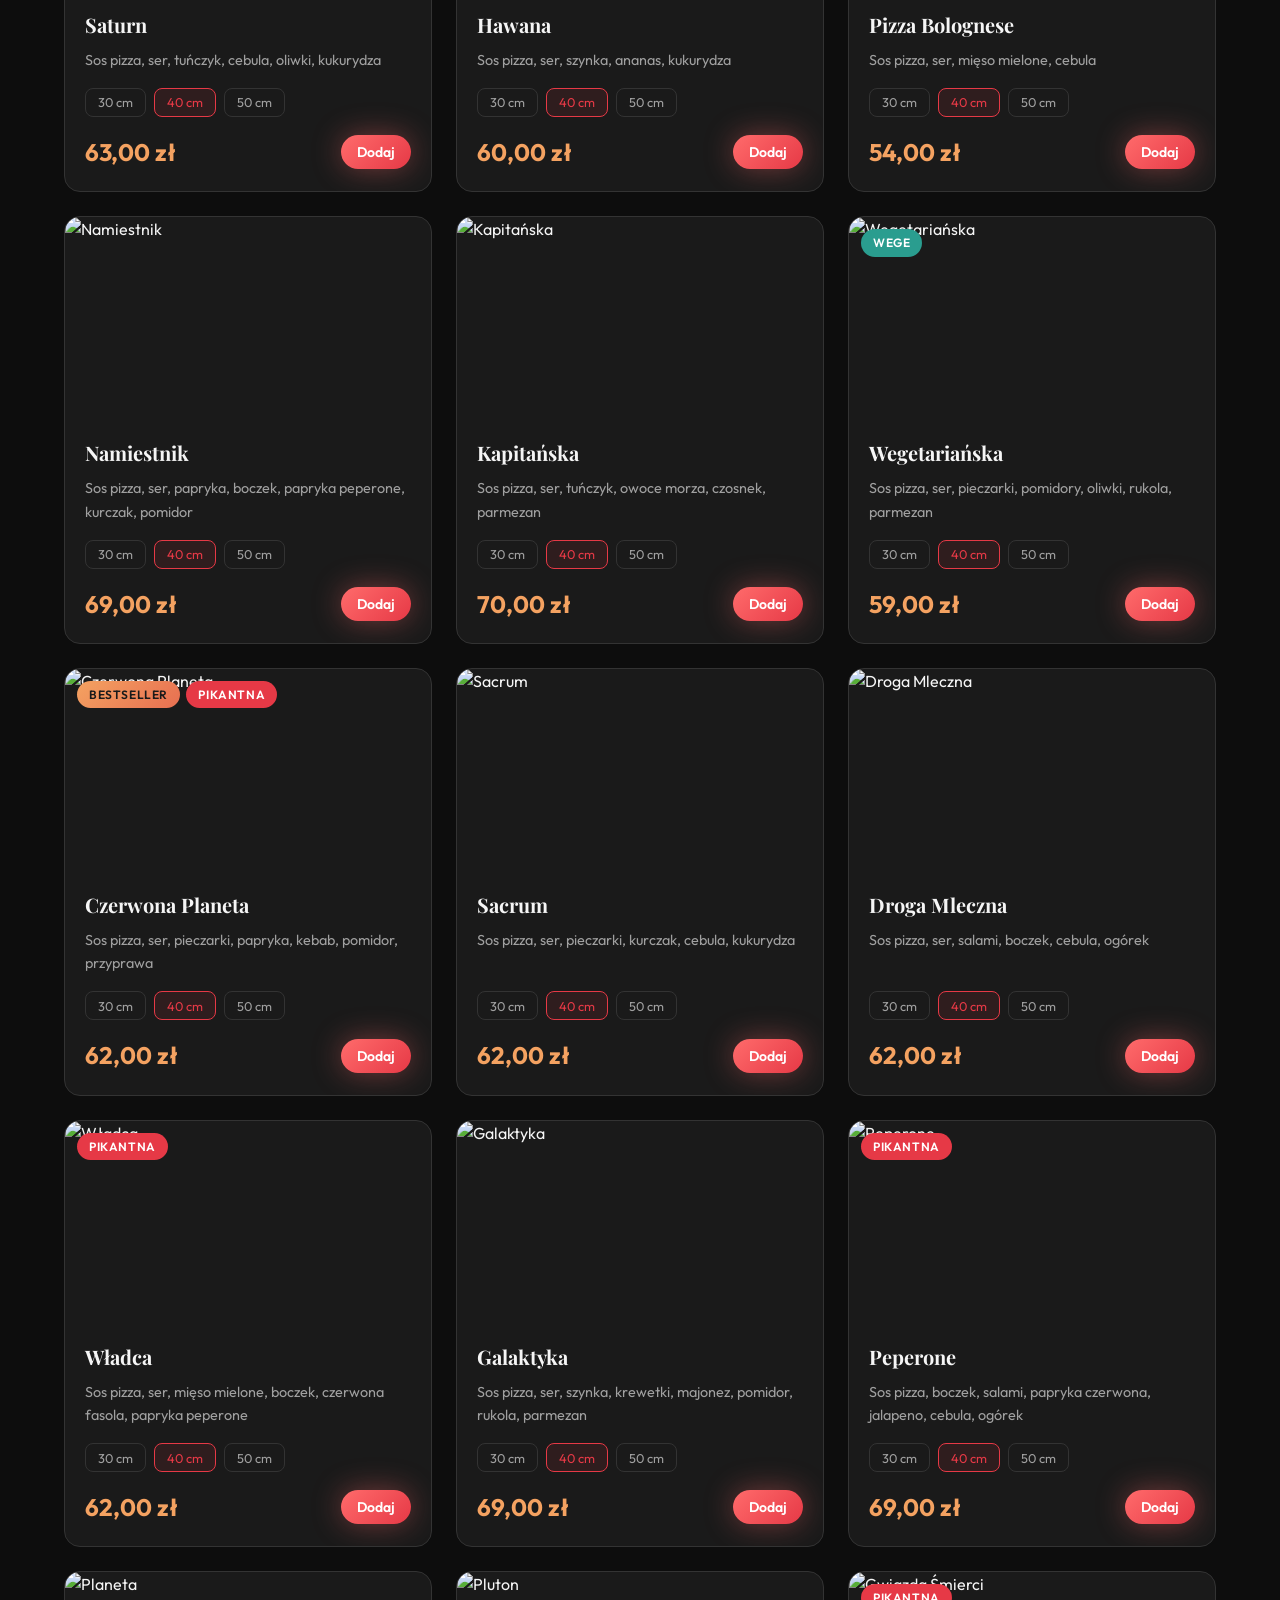
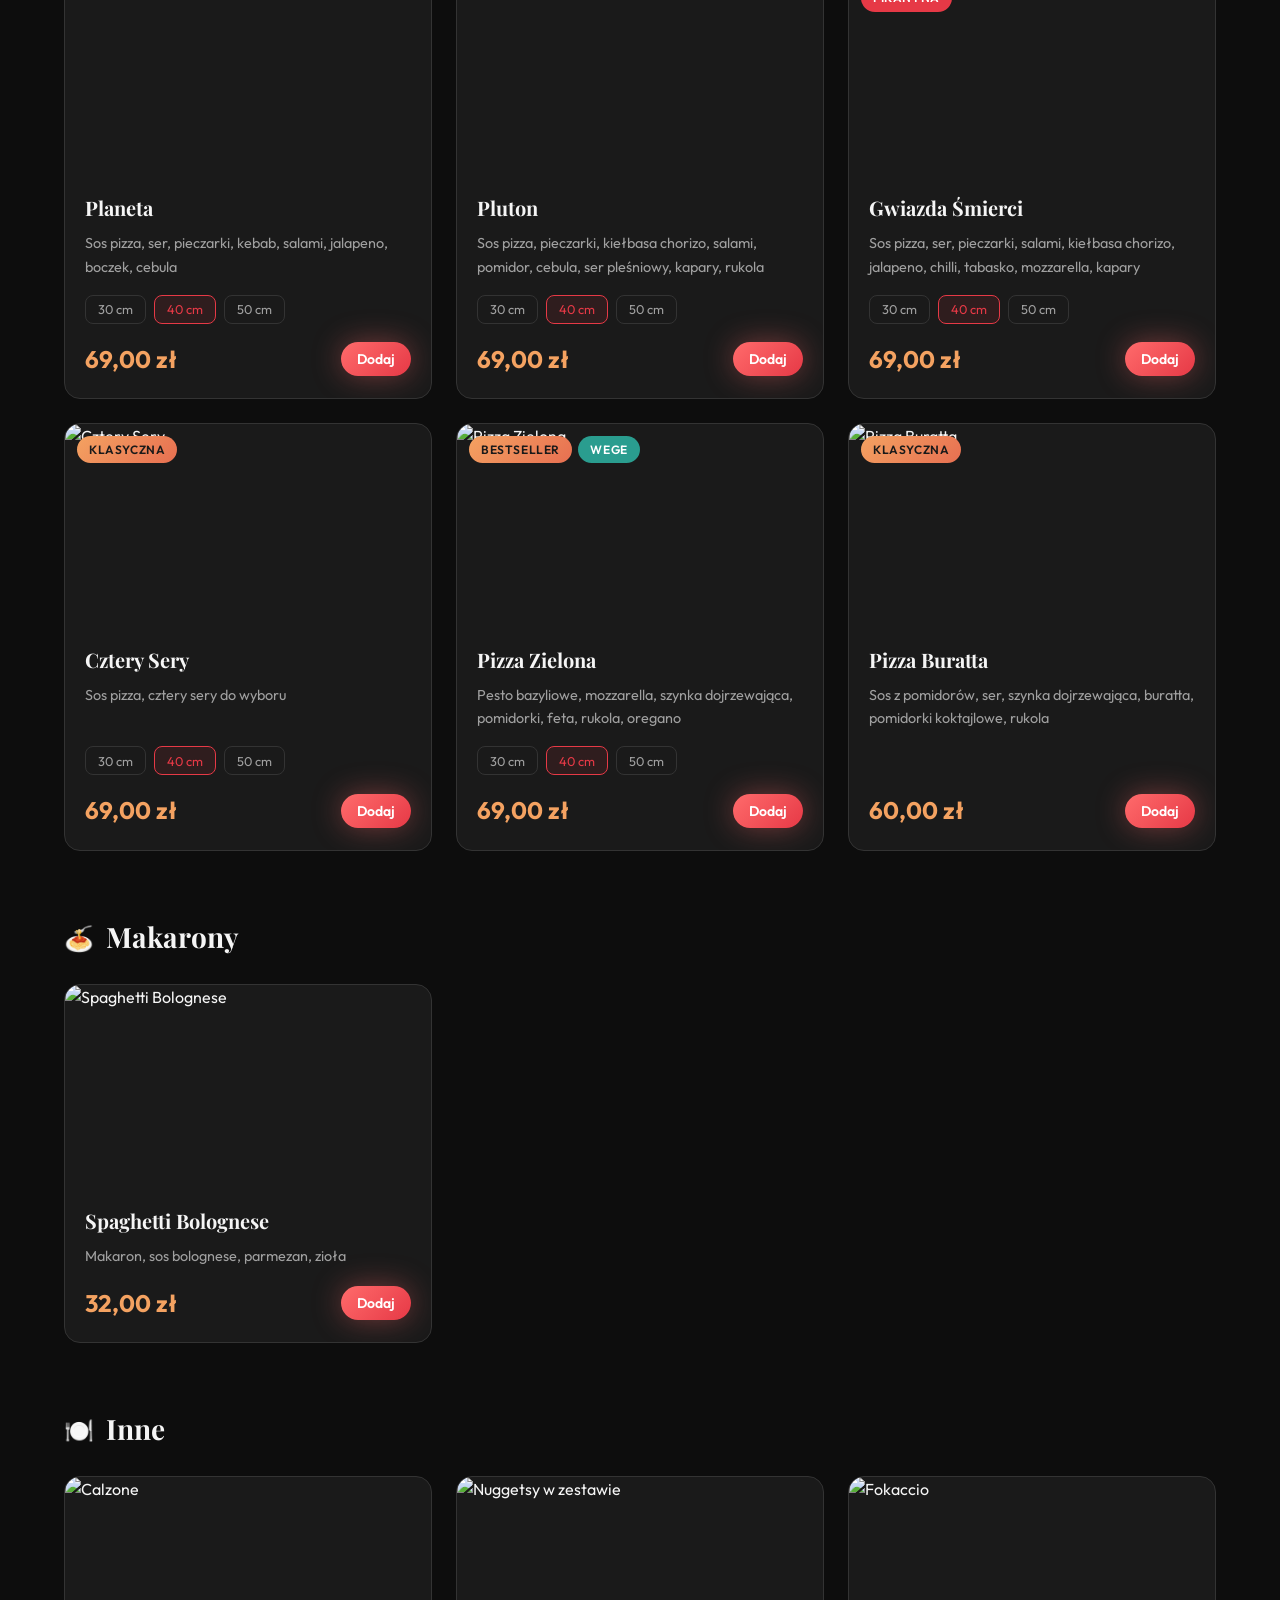
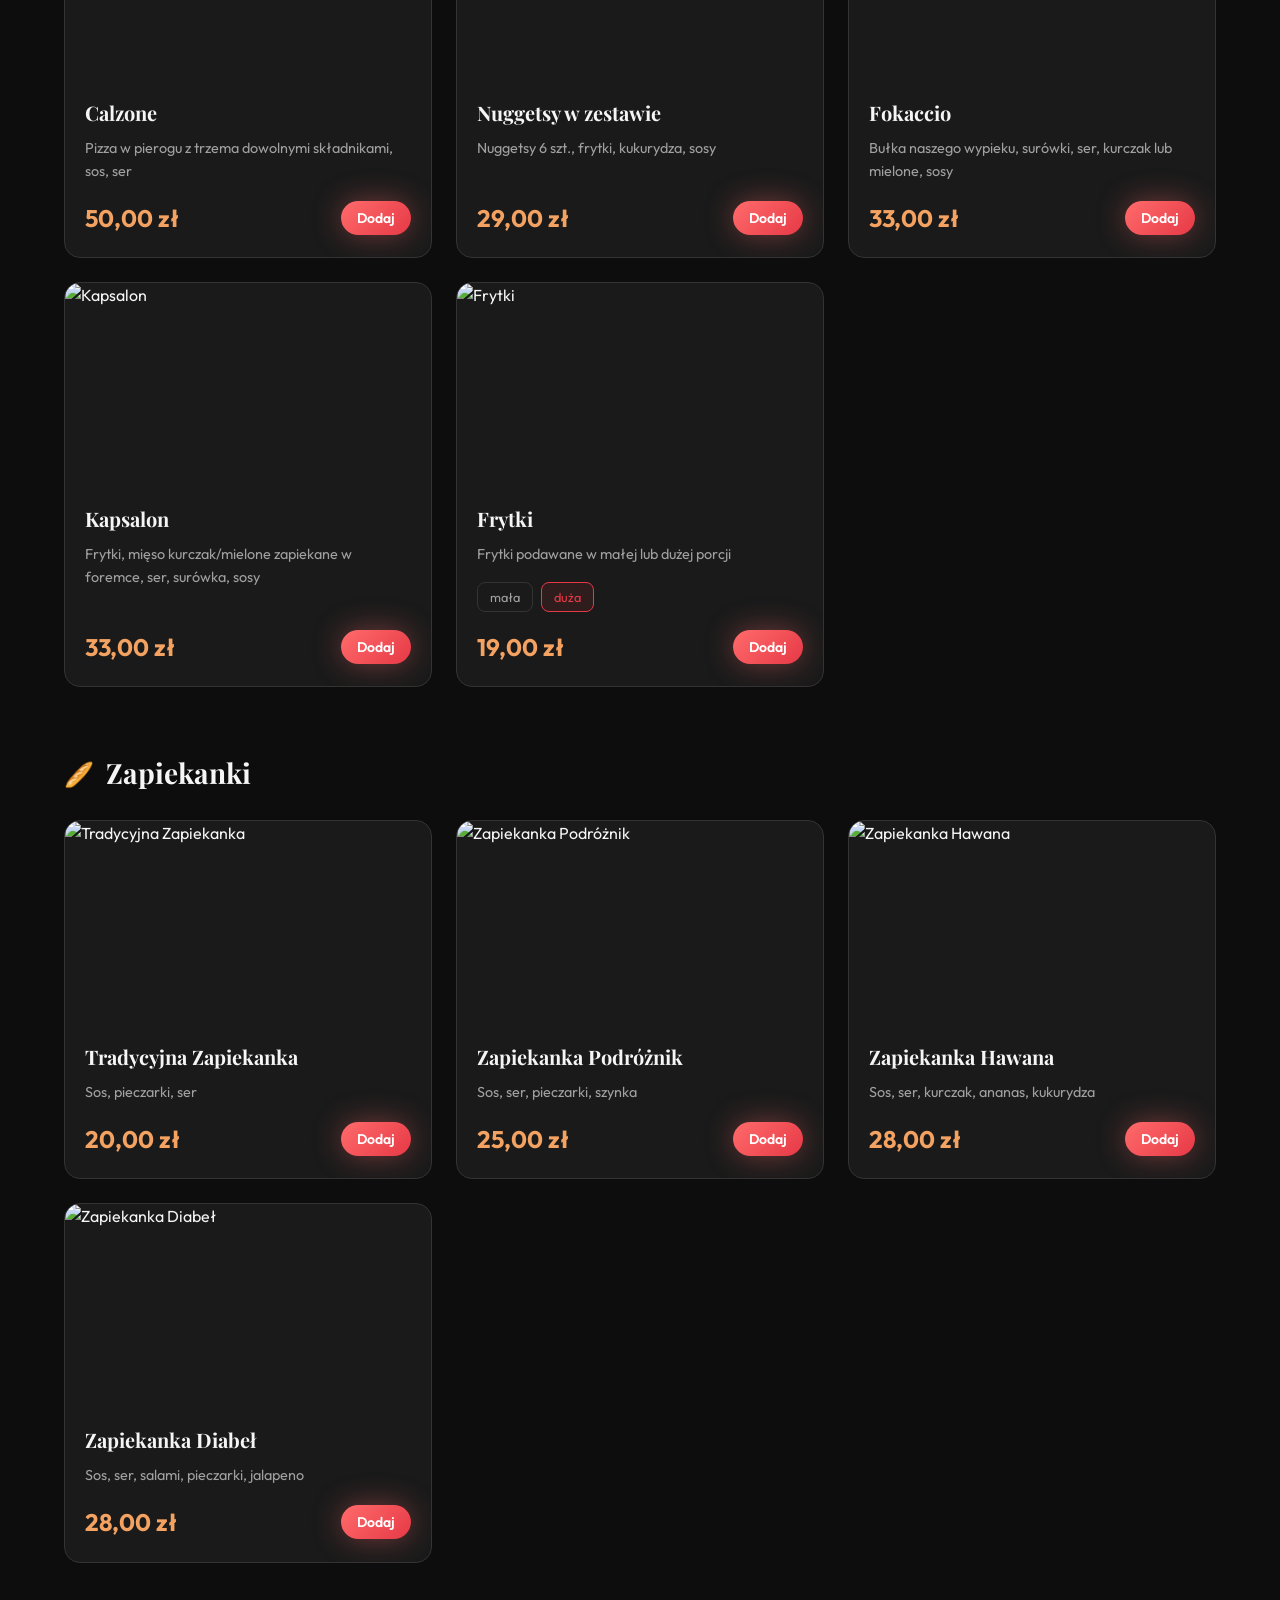
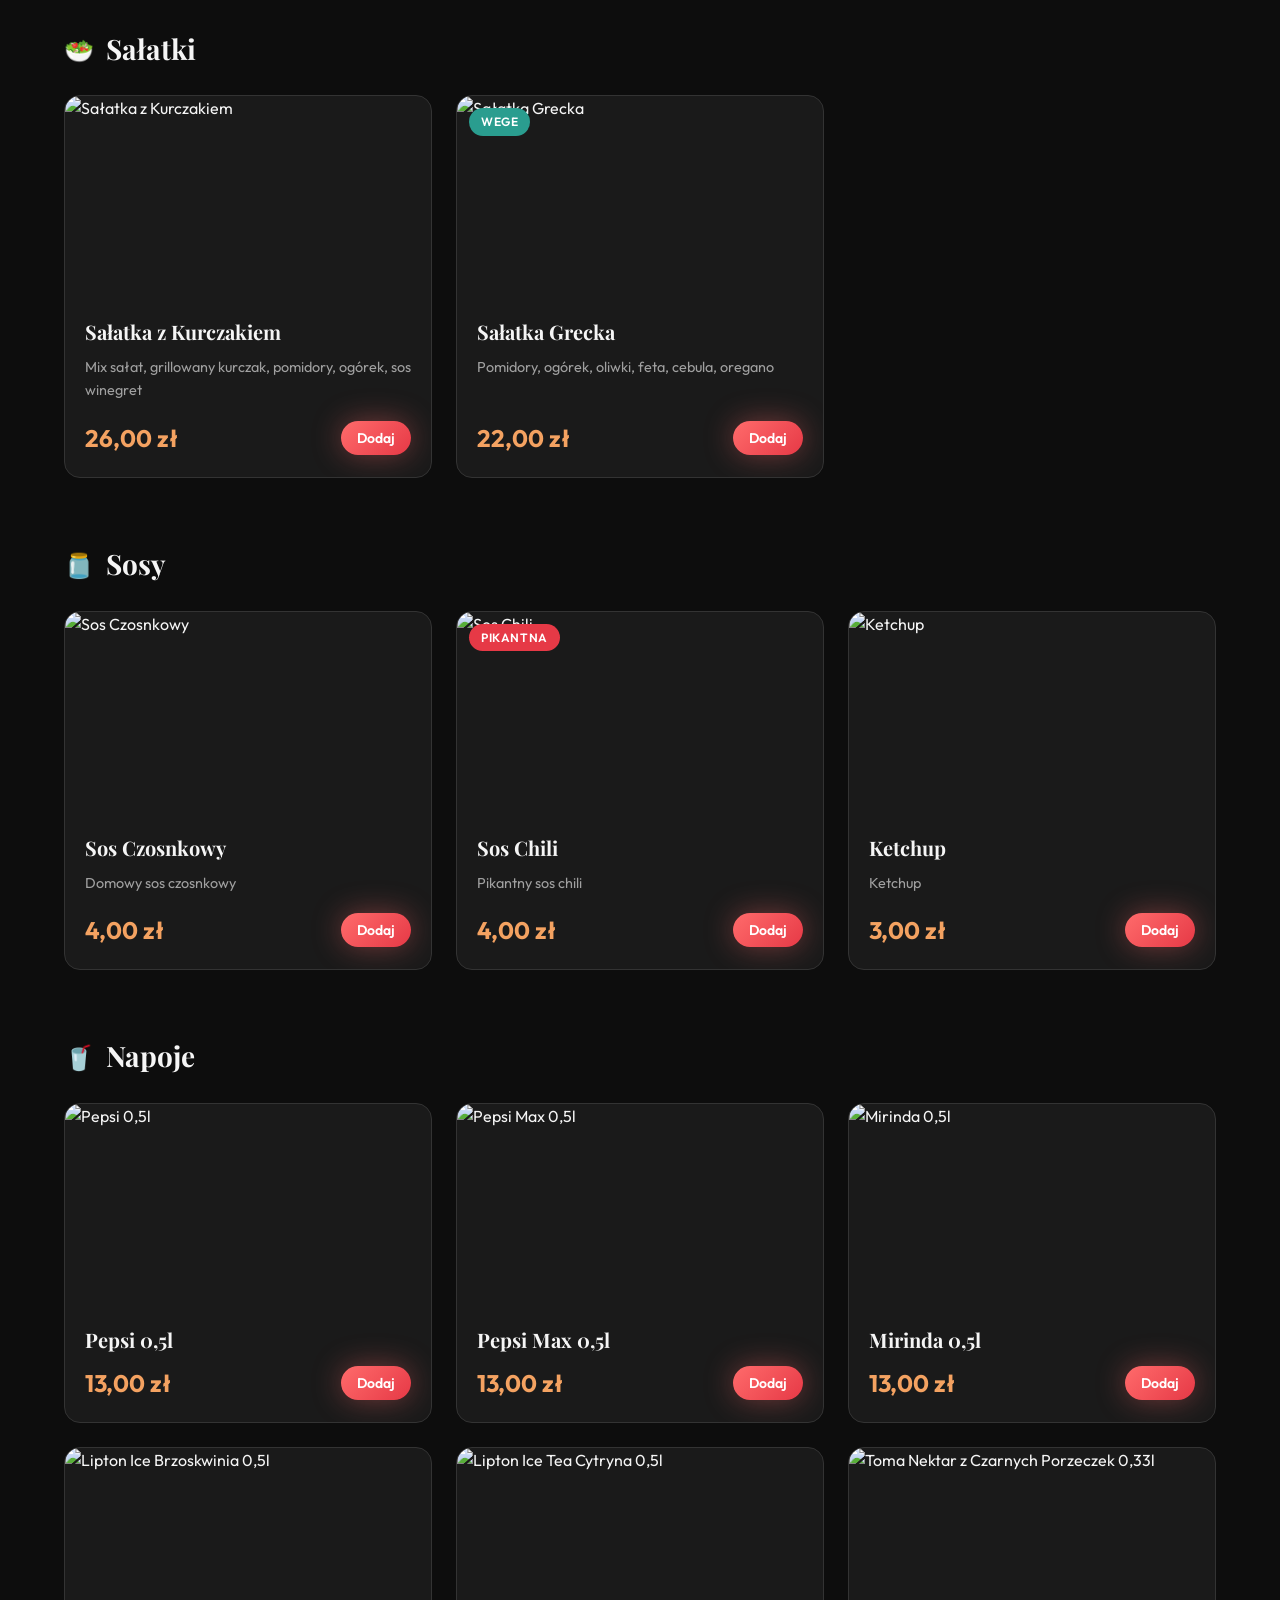
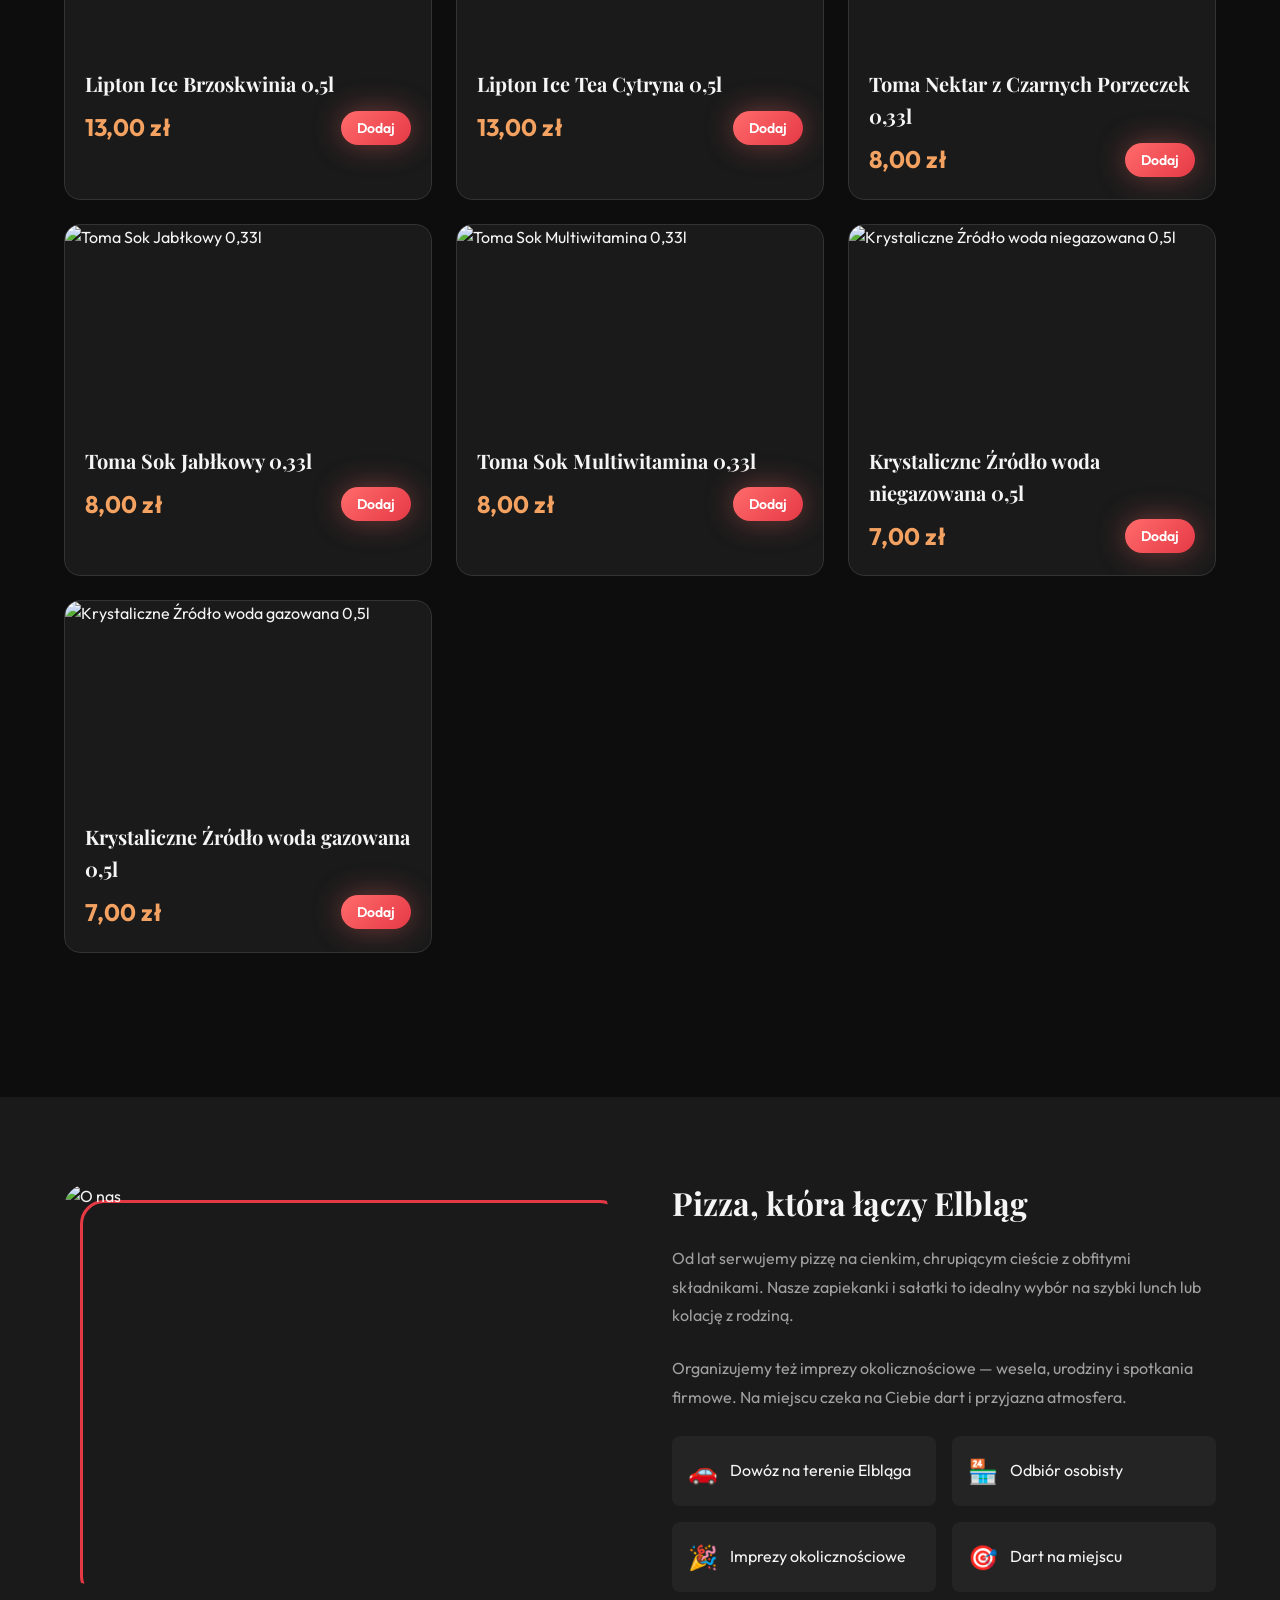
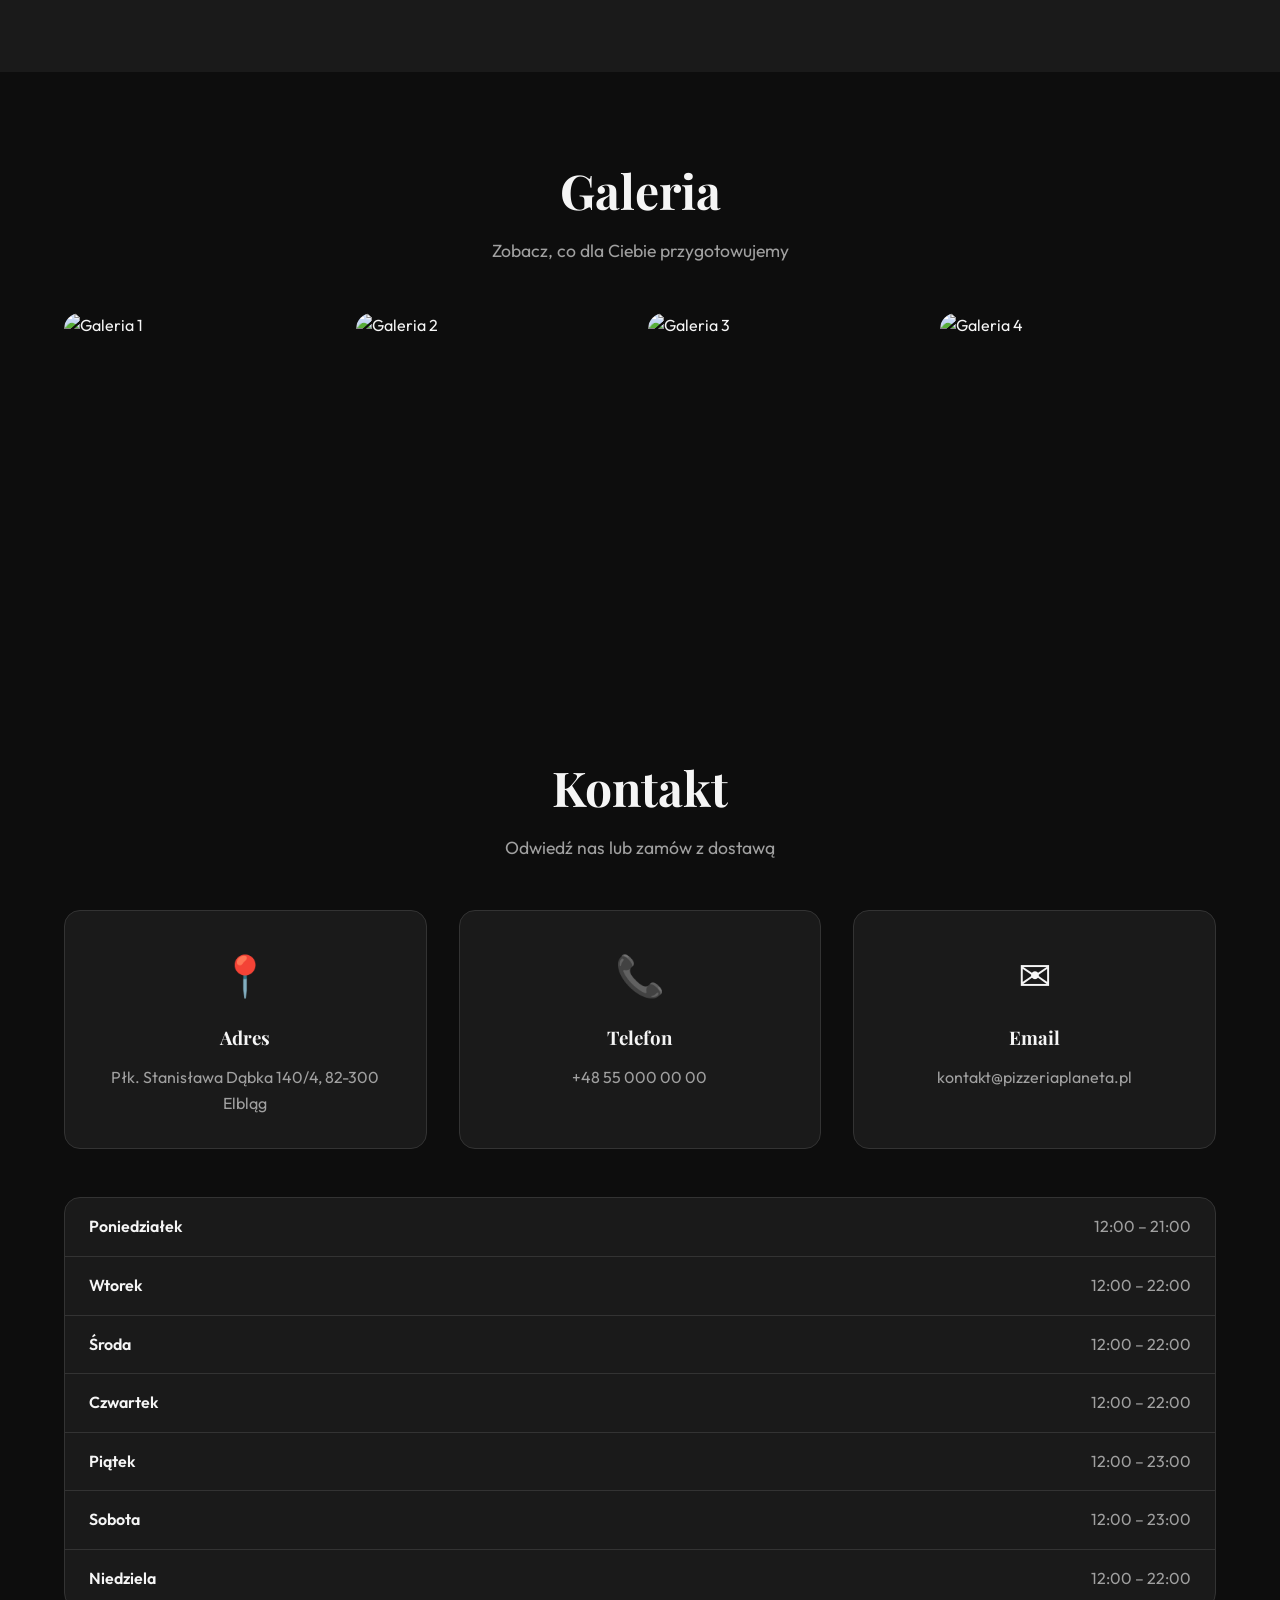
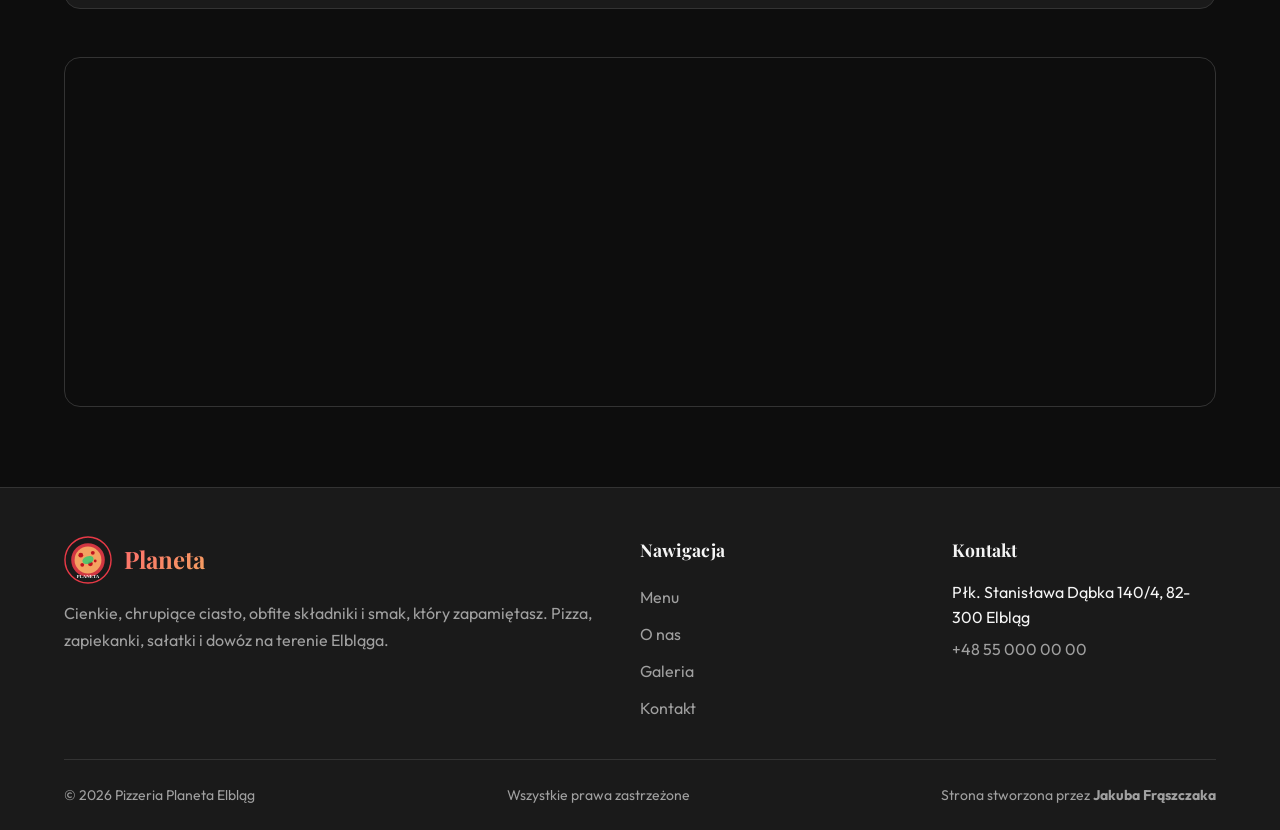
==== commit 1f63df13: "Move events section above menu title" ====
--- a/docs/index.html
+++ b/docs/index.html
@@ -128,11 +128,12 @@
   <!-- MENU -->
   <section class="section" id="menu">
     <div class="container">
+      <div id="events-section" class="reveal"></div>
+
       <h2 class="section-title reveal">Nasze Menu</h2>
       <p class="section-subtitle reveal">Wybierz swoje ulubione dania i zamów z dostawą</p>
 
       <div class="menu-filters reveal" id="menu-filters"></div>
-      <div id="events-section" class="reveal"></div>
       <div class="spacer" style="height:1rem;"></div>
       <div id="menu-content"></div>
     </div>
